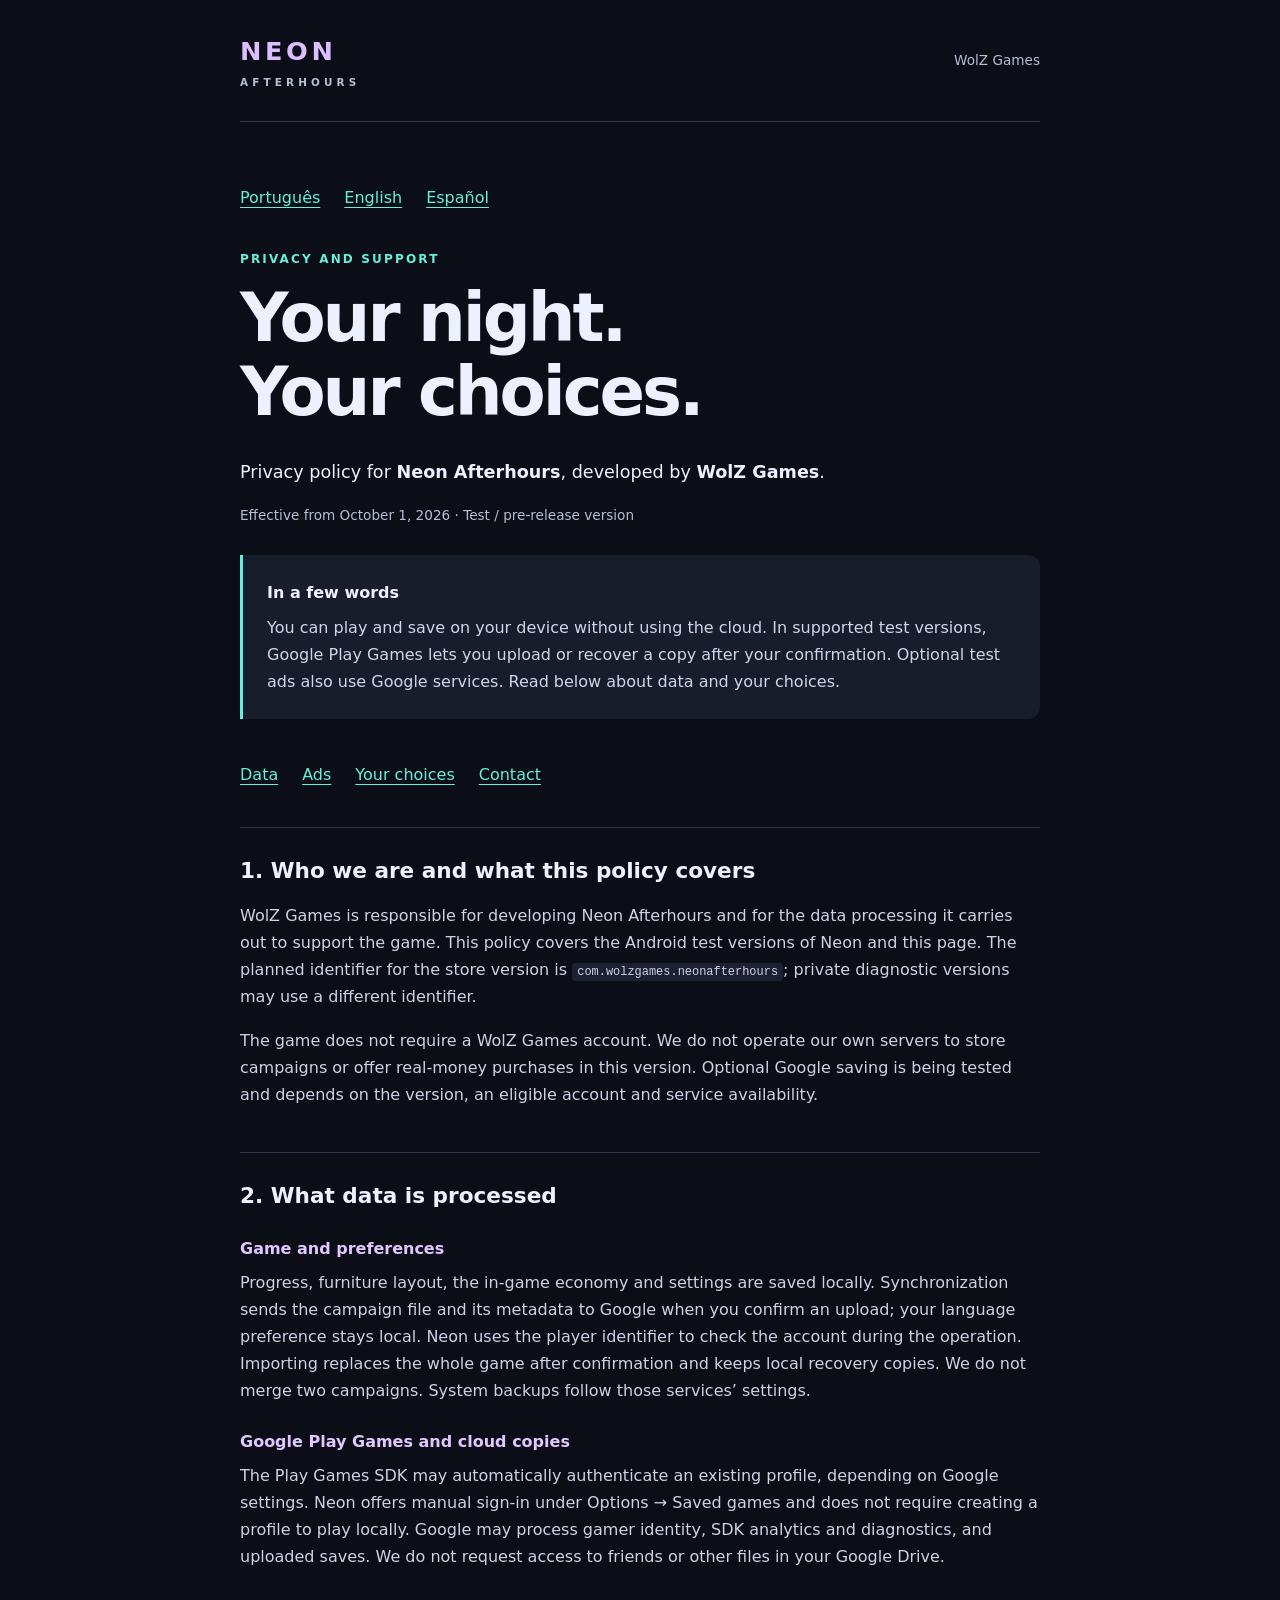
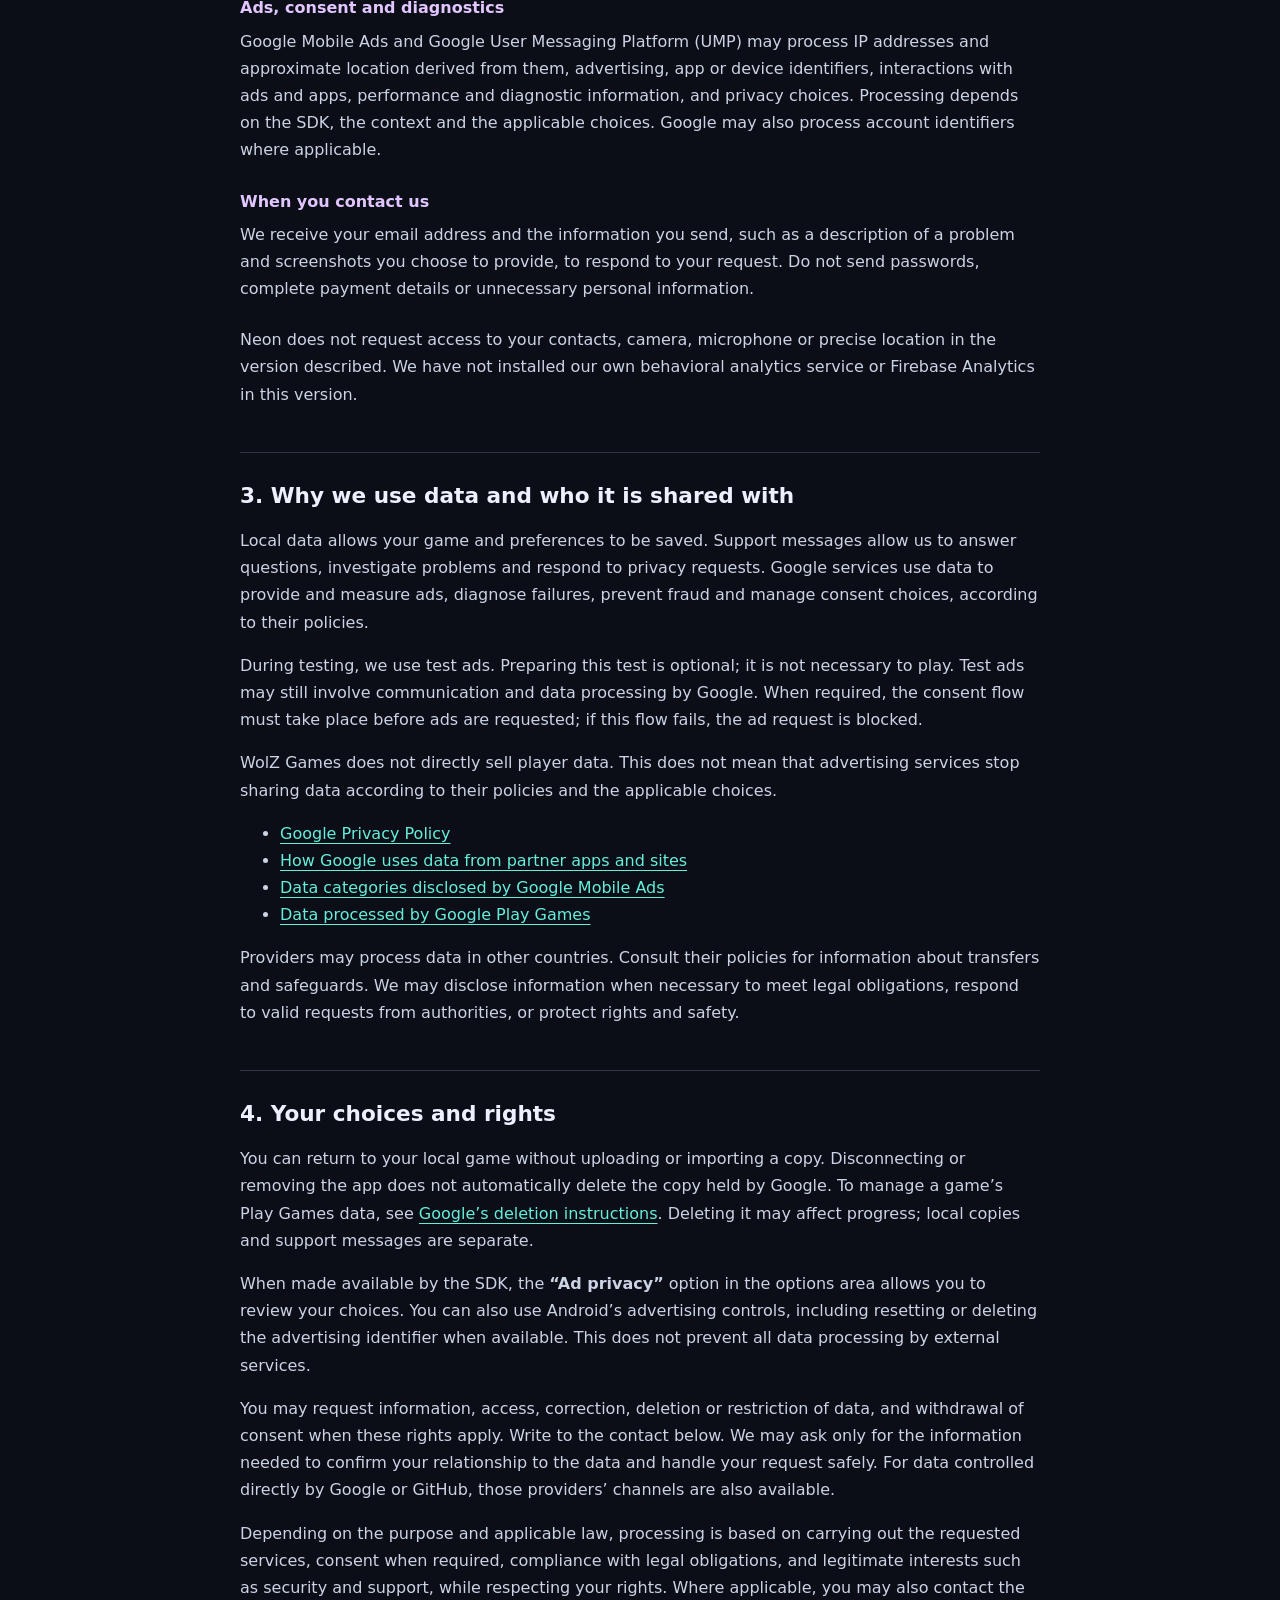
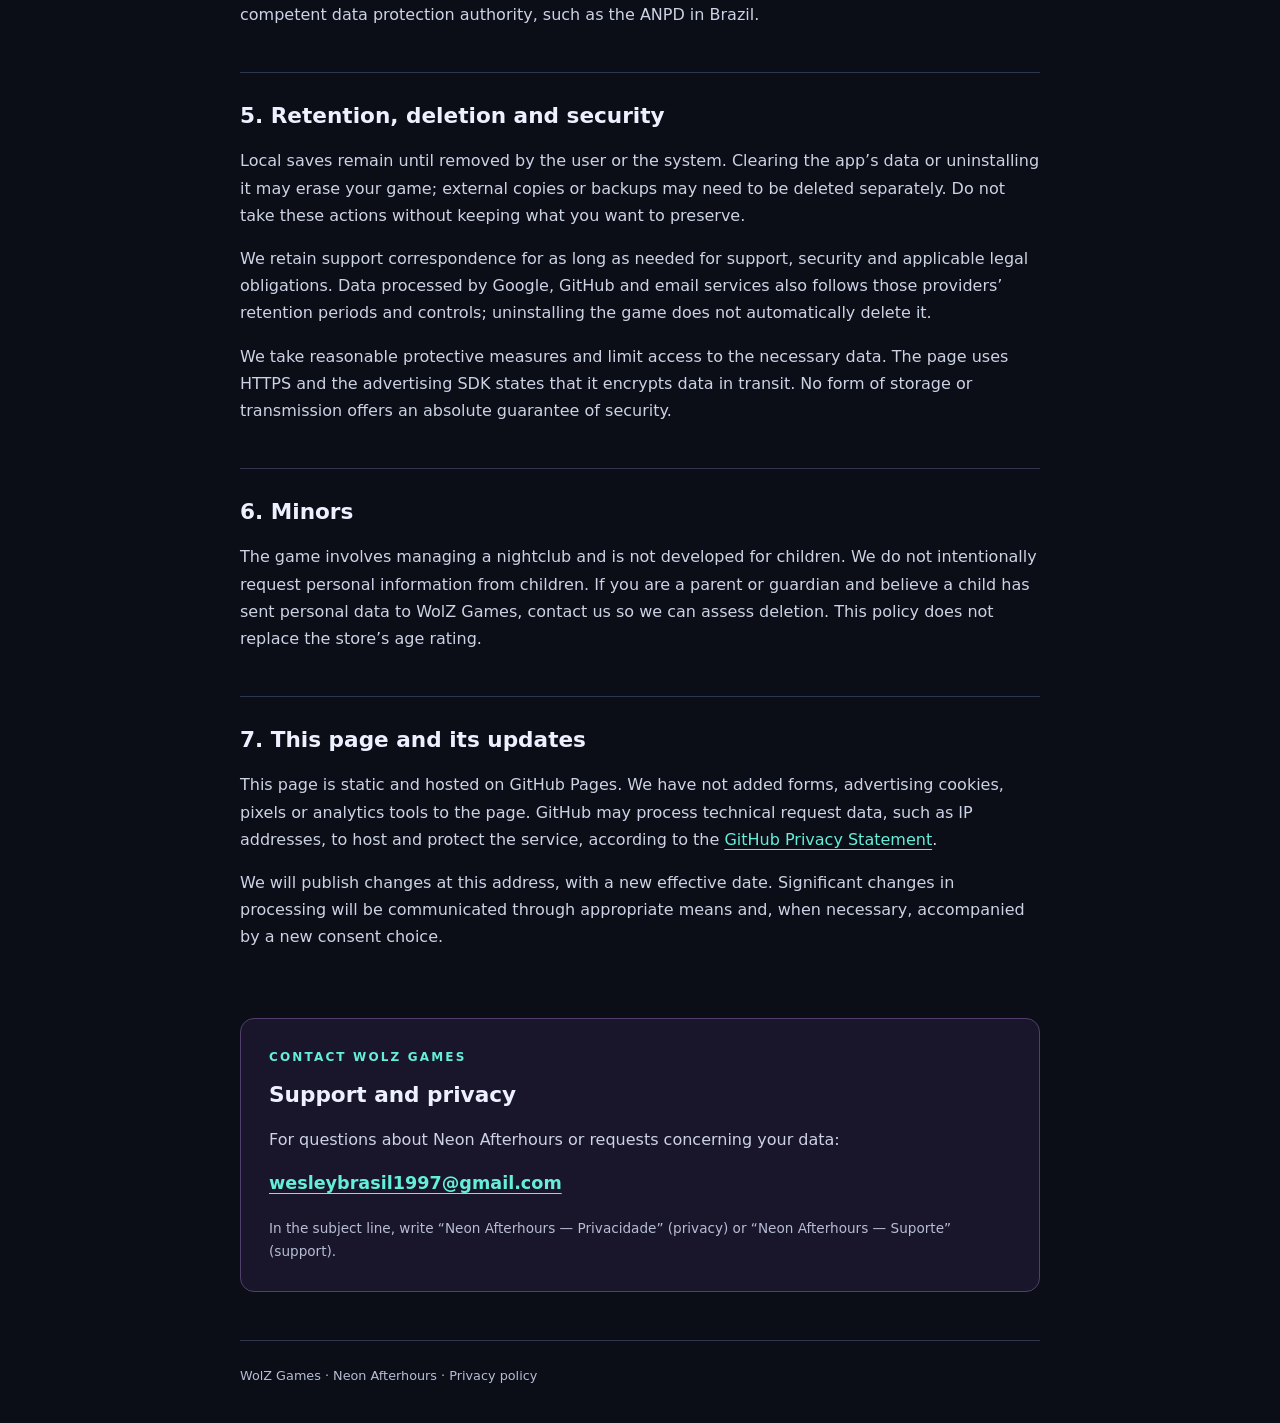
==== en.html @ f3d4d157 "Publish three-language privacy notice for optional Google Saved Games" ====
<!doctype html>
<html lang="en">
<head>
  <meta charset="utf-8">
  <meta name="viewport" content="width=device-width,initial-scale=1">
  <meta name="description" content="Privacy policy for Neon Afterhours by WolZ Games. Data, ads, your choices and contact.">
  <meta name="color-scheme" content="dark light">
  <title>Privacy · Neon Afterhours · WolZ Games</title>
  <link rel="canonical" href="https://wesley-dev1.github.io/neonafterhours-privacy/en.html">
  <link rel="alternate" hreflang="pt-BR" href="https://wesley-dev1.github.io/neonafterhours-privacy/">
  <link rel="alternate" hreflang="en" href="https://wesley-dev1.github.io/neonafterhours-privacy/en.html">
  <link rel="alternate" hreflang="es" href="https://wesley-dev1.github.io/neonafterhours-privacy/es.html">
  <link rel="alternate" hreflang="x-default" href="https://wesley-dev1.github.io/neonafterhours-privacy/">
  <link rel="stylesheet" href="style.css">
</head>
<body>
<a class="skip" href="#policy">Skip to the policy</a>
<header><a class="brand" href="./">NEON <span>AFTERHOURS</span></a><span class="studio">WolZ Games</span></header>
<main id="policy">
  <nav aria-label="Language" class="languages"><a href="./" lang="pt-BR" hreflang="pt-BR">Português</a><a href="en.html" lang="en" hreflang="en" aria-current="page">English</a><a href="es.html" lang="es" hreflang="es">Español</a></nav>
  <p class="eyebrow">PRIVACY AND SUPPORT</p>
  <h1>Your night.<br>Your choices.</h1>
  <p class="intro">Privacy policy for <strong>Neon Afterhours</strong>, developed by <strong>WolZ Games</strong>.</p>
  <p class="updated">Effective from October 1, 2026 · Test / pre-release version</p>
  <aside class="summary"><strong>In a few words</strong><p>You can play and save on your device without using the cloud. In supported test versions, Google Play Games lets you upload or recover a copy after your confirmation. Optional test ads also use Google services. Read below about data and your choices.</p></aside>
  <nav aria-label="Contents"><a href="#data">Data</a><a href="#ads">Ads</a><a href="#choices">Your choices</a><a href="#contact">Contact</a></nav>
  <section><h2>1. Who we are and what this policy covers</h2><p>WolZ Games is responsible for developing Neon Afterhours and for the data processing it carries out to support the game. This policy covers the Android test versions of Neon and this page. The planned identifier for the store version is <code>com.wolzgames.neonafterhours</code>; private diagnostic versions may use a different identifier.</p><p>The game does not require a WolZ Games account. We do not operate our own servers to store campaigns or offer real-money purchases in this version. Optional Google saving is being tested and depends on the version, an eligible account and service availability.</p></section>
  <section id="data"><h2>2. What data is processed</h2><div class="item"><h3>Game and preferences</h3><p>Progress, furniture layout, the in-game economy and settings are saved locally. Synchronization sends the campaign file and its metadata to Google when you confirm an upload; your language preference stays local. Neon uses the player identifier to check the account during the operation. Importing replaces the whole game after confirmation and keeps local recovery copies. We do not merge two campaigns. System backups follow those services’ settings.</p></div><div class="item"><h3>Google Play Games and cloud copies</h3><p>The Play Games SDK may automatically authenticate an existing profile, depending on Google settings. Neon offers manual sign-in under Options → Saved games and does not require creating a profile to play locally. Google may process gamer identity, SDK analytics and diagnostics, and uploaded saves. We do not request access to friends or other files in your Google Drive.</p></div><div class="item"><h3>Ads, consent and diagnostics</h3><p>Google Mobile Ads and Google User Messaging Platform (UMP) may process IP addresses and approximate location derived from them, advertising, app or device identifiers, interactions with ads and apps, performance and diagnostic information, and privacy choices. Processing depends on the SDK, the context and the applicable choices. Google may also process account identifiers where applicable.</p></div><div class="item"><h3>When you contact us</h3><p>We receive your email address and the information you send, such as a description of a problem and screenshots you choose to provide, to respond to your request. Do not send passwords, complete payment details or unnecessary personal information.</p></div><p>Neon does not request access to your contacts, camera, microphone or precise location in the version described. We have not installed our own behavioral analytics service or Firebase Analytics in this version.</p></section>
  <section id="ads"><h2>3. Why we use data and who it is shared with</h2><p>Local data allows your game and preferences to be saved. Support messages allow us to answer questions, investigate problems and respond to privacy requests. Google services use data to provide and measure ads, diagnose failures, prevent fraud and manage consent choices, according to their policies.</p><p>During testing, we use test ads. Preparing this test is optional; it is not necessary to play. Test ads may still involve communication and data processing by Google. When required, the consent flow must take place before ads are requested; if this flow fails, the ad request is blocked.</p><p>WolZ Games does not directly sell player data. This does not mean that advertising services stop sharing data according to their policies and the applicable choices.</p><ul><li><a href="https://policies.google.com/privacy">Google Privacy Policy</a></li><li><a href="https://policies.google.com/technologies/partner-sites">How Google uses data from partner apps and sites</a></li><li><a href="https://developers.google.com/admob/android/privacy/play-data-disclosure">Data categories disclosed by Google Mobile Ads</a></li><li><a href="https://developer.android.com/games/pgs/data-collection">Data processed by Google Play Games</a></li></ul><p>Providers may process data in other countries. Consult their policies for information about transfers and safeguards. We may disclose information when necessary to meet legal obligations, respond to valid requests from authorities, or protect rights and safety.</p></section>
  <section id="choices"><h2>4. Your choices and rights</h2><p>You can return to your local game without uploading or importing a copy. Disconnecting or removing the app does not automatically delete the copy held by Google. To manage a game’s Play Games data, see <a href="https://support.google.com/googleplay/answer/9130646">Google’s deletion instructions</a>. Deleting it may affect progress; local copies and support messages are separate.</p><p>When made available by the SDK, the <strong>“Ad privacy”</strong> option in the options area allows you to review your choices. You can also use Android’s advertising controls, including resetting or deleting the advertising identifier when available. This does not prevent all data processing by external services.</p><p>You may request information, access, correction, deletion or restriction of data, and withdrawal of consent when these rights apply. Write to the contact below. We may ask only for the information needed to confirm your relationship to the data and handle your request safely. For data controlled directly by Google or GitHub, those providers’ channels are also available.</p><p>Depending on the purpose and applicable law, processing is based on carrying out the requested services, consent when required, compliance with legal obligations, and legitimate interests such as security and support, while respecting your rights. Where applicable, you may also contact the competent data protection authority, such as the ANPD in Brazil.</p></section>
  <section><h2>5. Retention, deletion and security</h2><p>Local saves remain until removed by the user or the system. Clearing the app’s data or uninstalling it may erase your game; external copies or backups may need to be deleted separately. Do not take these actions without keeping what you want to preserve.</p><p>We retain support correspondence for as long as needed for support, security and applicable legal obligations. Data processed by Google, GitHub and email services also follows those providers’ retention periods and controls; uninstalling the game does not automatically delete it.</p><p>We take reasonable protective measures and limit access to the necessary data. The page uses HTTPS and the advertising SDK states that it encrypts data in transit. No form of storage or transmission offers an absolute guarantee of security.</p></section>
  <section><h2>6. Minors</h2><p>The game involves managing a nightclub and is not developed for children. We do not intentionally request personal information from children. If you are a parent or guardian and believe a child has sent personal data to WolZ Games, contact us so we can assess deletion. This policy does not replace the store’s age rating.</p></section>
  <section><h2>7. This page and its updates</h2><p>This page is static and hosted on GitHub Pages. We have not added forms, advertising cookies, pixels or analytics tools to the page. GitHub may process technical request data, such as IP addresses, to host and protect the service, according to the <a href="https://docs.github.com/en/site-policy/privacy-policies/github-general-privacy-statement">GitHub Privacy Statement</a>.</p><p>We will publish changes at this address, with a new effective date. Significant changes in processing will be communicated through appropriate means and, when necessary, accompanied by a new consent choice.</p></section>
  <section id="contact" class="contact"><p class="eyebrow">CONTACT WOLZ GAMES</p><h2>Support and privacy</h2><p>For questions about Neon Afterhours or requests concerning your data:</p><a class="email" href="mailto:wesleybrasil1997@gmail.com">wesleybrasil1997@gmail.com</a><p class="hint">In the subject line, write “Neon Afterhours — Privacidade” (privacy) or “Neon Afterhours — Suporte” (support).</p></section>
</main>
<footer>WolZ Games · Neon Afterhours · Privacy policy</footer>
</body>
</html>
---- style.css ----
:root{font-family:system-ui,-apple-system,BlinkMacSystemFont,"Segoe UI",sans-serif;color:#edf0ff;background:#0b0d17;line-height:1.7;color-scheme:dark;--muted:#b6bed5;--accent:#65efdb;--edge:#30354e}*{box-sizing:border-box}body{margin:0}header,main,footer{width:min(100% - 40px,800px);margin-inline:auto}header{display:flex;justify-content:space-between;align-items:center;padding:30px 0;border-bottom:1px solid var(--edge);gap:20px}.brand{font-size:1.6rem;font-weight:800;letter-spacing:.14em;color:#ddbcff;text-decoration:none}.brand span{display:block;font-size:.65rem;letter-spacing:.4em;color:var(--muted)}.studio{font-size:.85rem;color:var(--muted)}main{padding:48px 0 24px}.eyebrow{font-size:.75rem;font-weight:700;letter-spacing:.18em;color:var(--accent);margin-bottom:12px}h1{font-size:clamp(2.6rem,7vw,4.2rem);line-height:1.1;letter-spacing:-.045em;margin:0 0 28px;font-weight:750}h2{font-size:1.35rem;line-height:1.4;margin:0 0 16px}h3{font-size:1rem;margin:0 0 6px;color:#e1c6ff}p{margin:0 0 16px}.intro{font-size:1.1rem}.updated,.hint{font-size:.85rem;color:var(--muted)}.summary{padding:24px;border-left:3px solid var(--accent);border-radius:0 12px 12px 0;background:#171d2b;margin:28px 0}.summary p{margin:8px 0 0;color:#cdd7e9}nav{display:flex;gap:12px 24px;flex-wrap:wrap;padding:8px 0 32px}nav a{padding:6px 0}section{padding:28px 0;border-top:1px solid var(--edge);scroll-margin-top:24px}section p,li{color:#ccd3e5}.item{margin:24px 0}a{color:var(--accent);text-underline-offset:4px}a:hover{color:white}a:focus-visible{outline:3px solid #edba66;outline-offset:5px;border-radius:2px}code{overflow-wrap:anywhere;font-size:.92em;background:#1c2132;padding:2px 5px;border-radius:4px}.contact{background:#19152a;border:1px solid #50406b;border-radius:14px;padding:28px;margin:24px 0}.contact .email{font-size:1.1rem;font-weight:650;overflow-wrap:anywhere;display:inline-block;margin-bottom:18px}.contact .hint{margin:0}footer{font-size:.8rem;color:var(--muted);padding:24px 0 36px;border-top:1px solid var(--edge)}.skip{position:absolute;top:-100px;left:12px;background:#10182a;padding:12px;z-index:10}.skip:focus{top:12px}@media(max-width:480px){header,main,footer{width:calc(100% - 32px)}header{padding:22px 0}main{padding-top:34px}.summary,.contact{padding:20px}nav{gap:6px 20px}h2{font-size:1.2rem}}@media print{:root{color:#111;background:white;color-scheme:light}section p,li,.updated,.hint,.studio,footer{color:#333}.summary,.contact{background:white;color:#111}a{color:#07594e}h1{font-size:2.5rem}header,main,footer{width:100%}nav,.skip{display:none}}
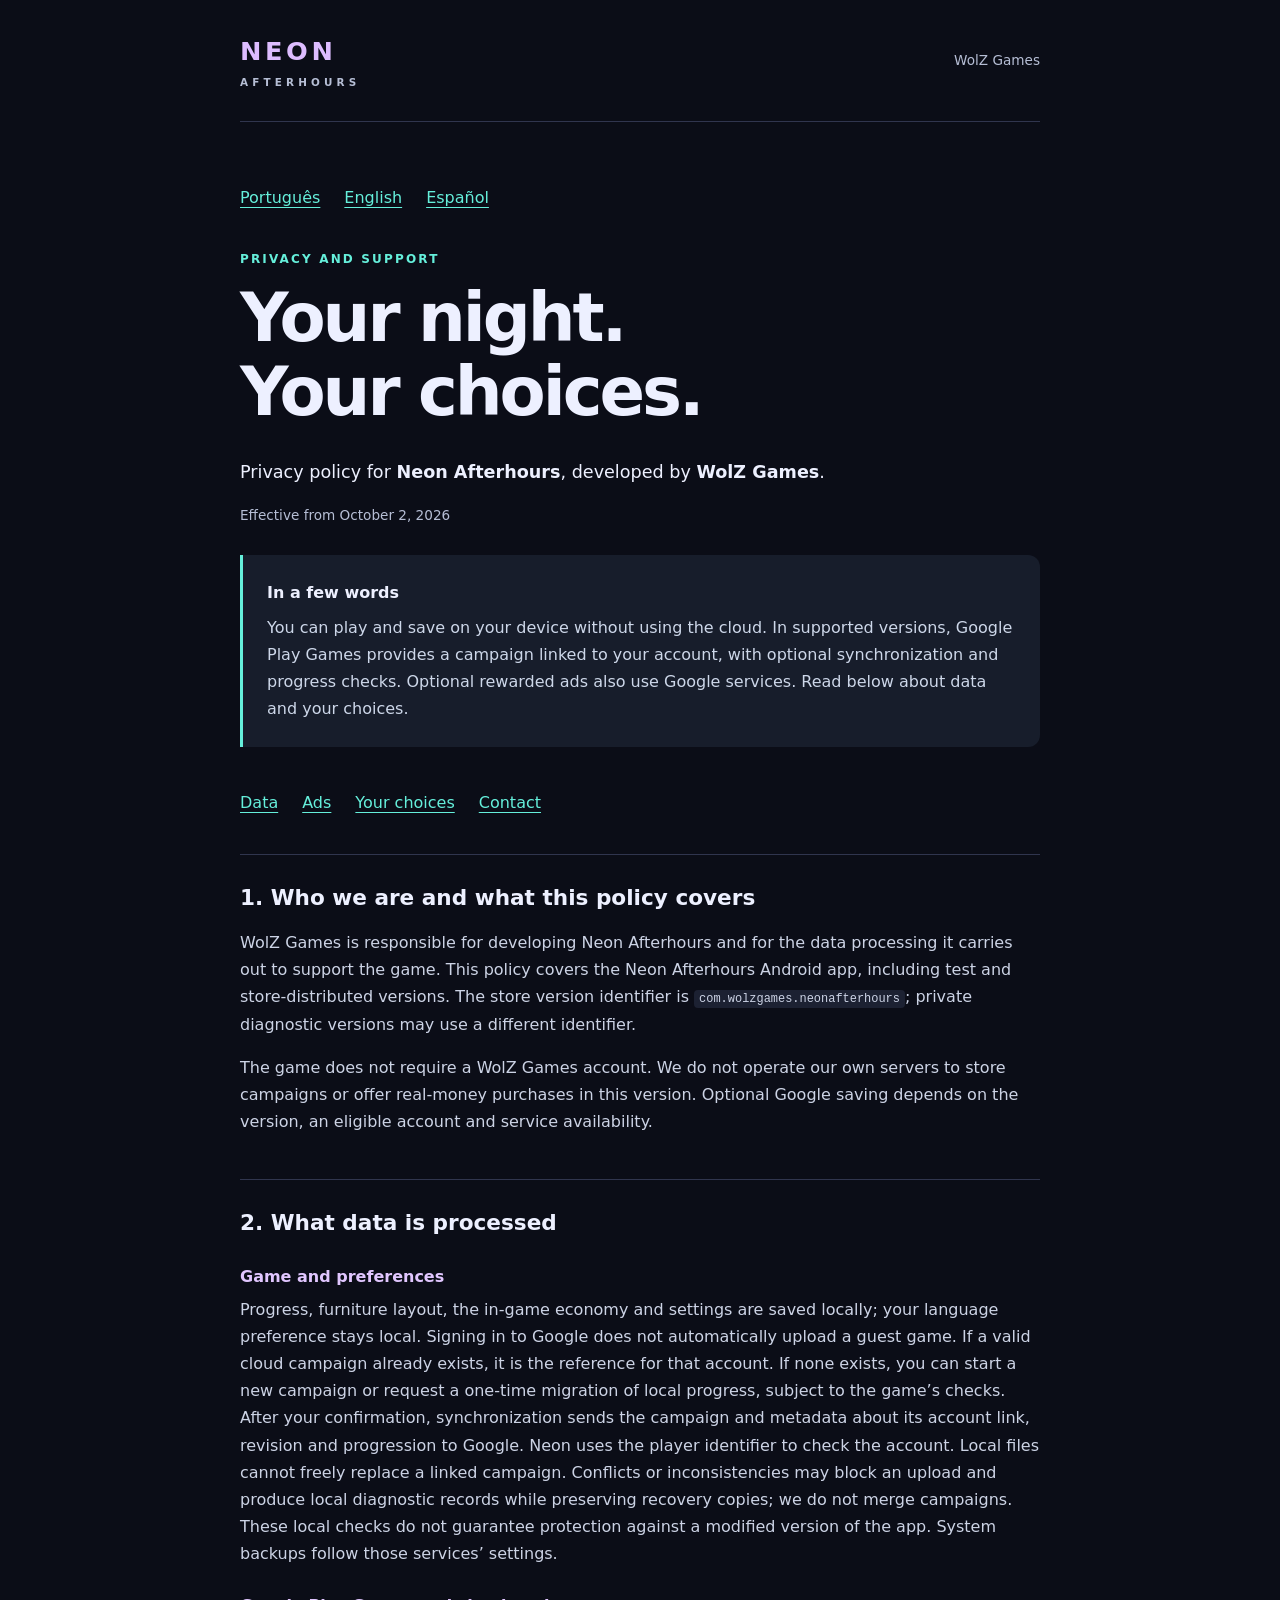
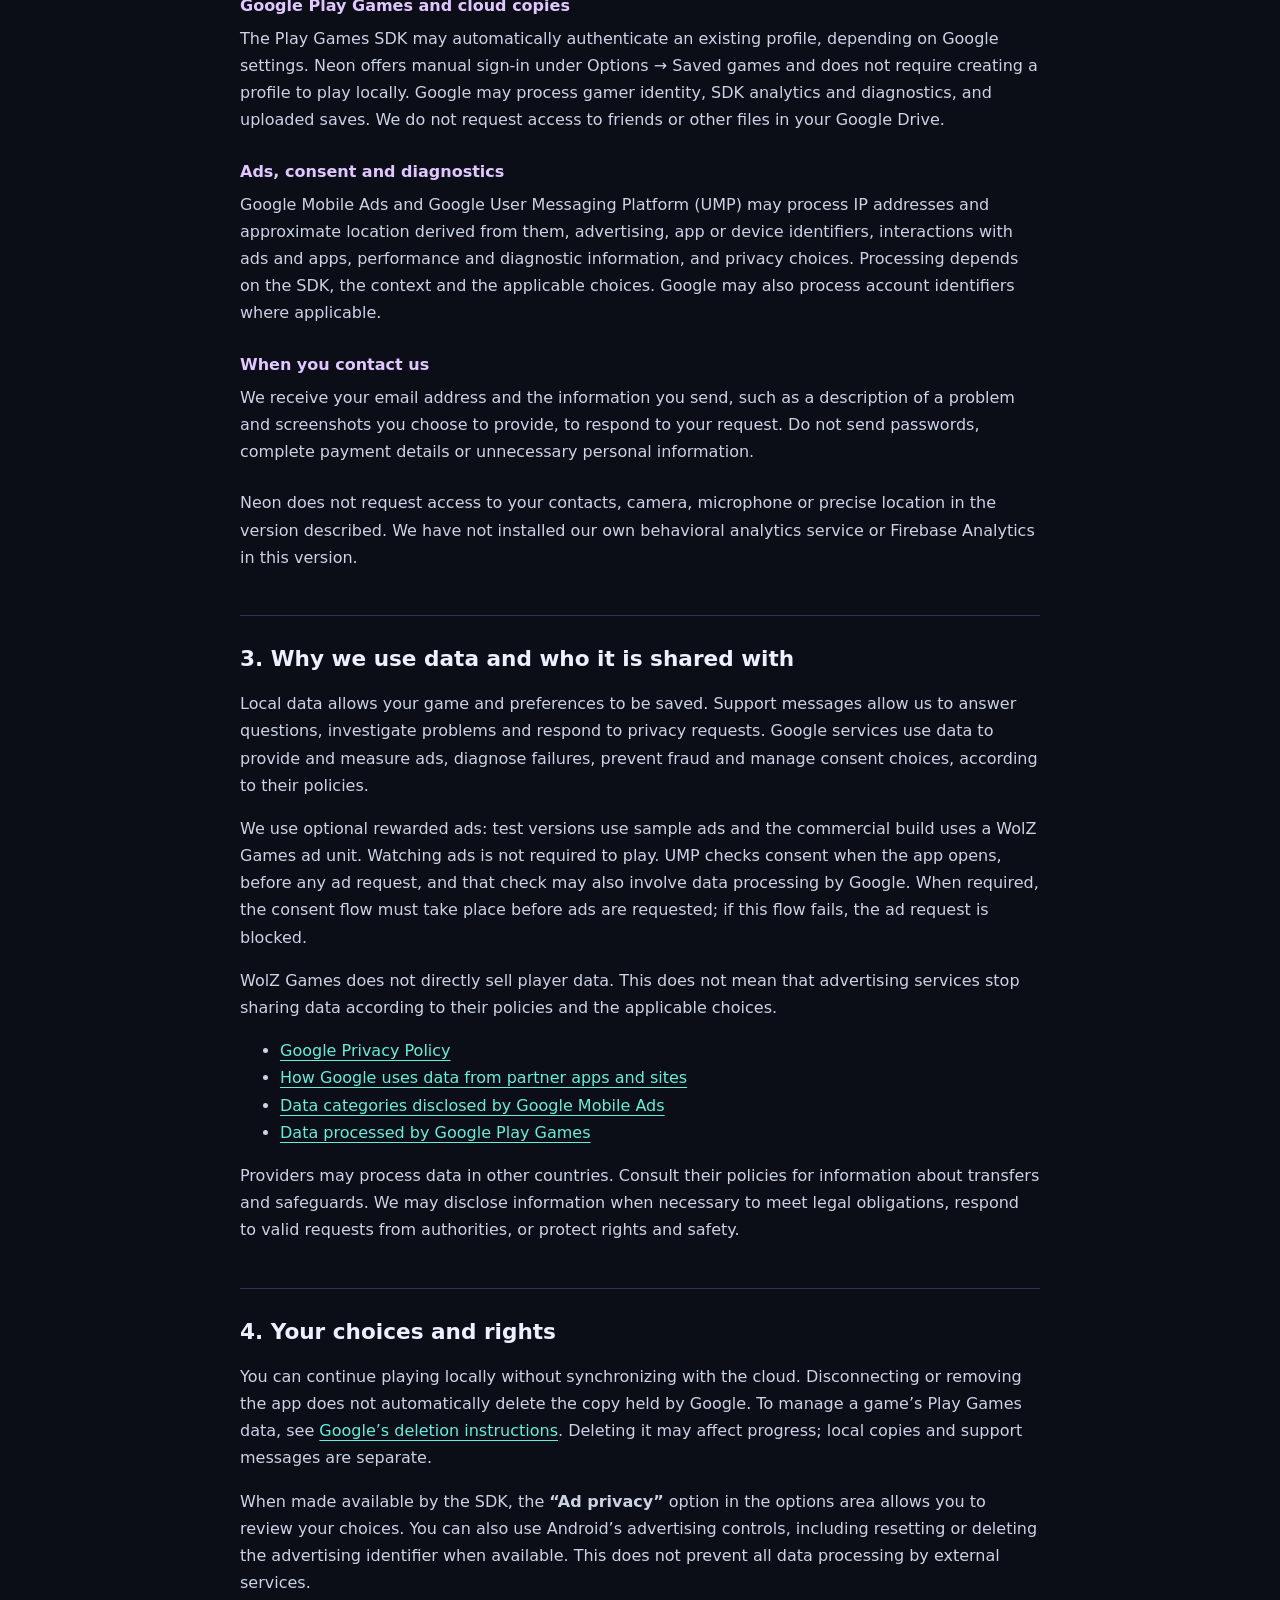
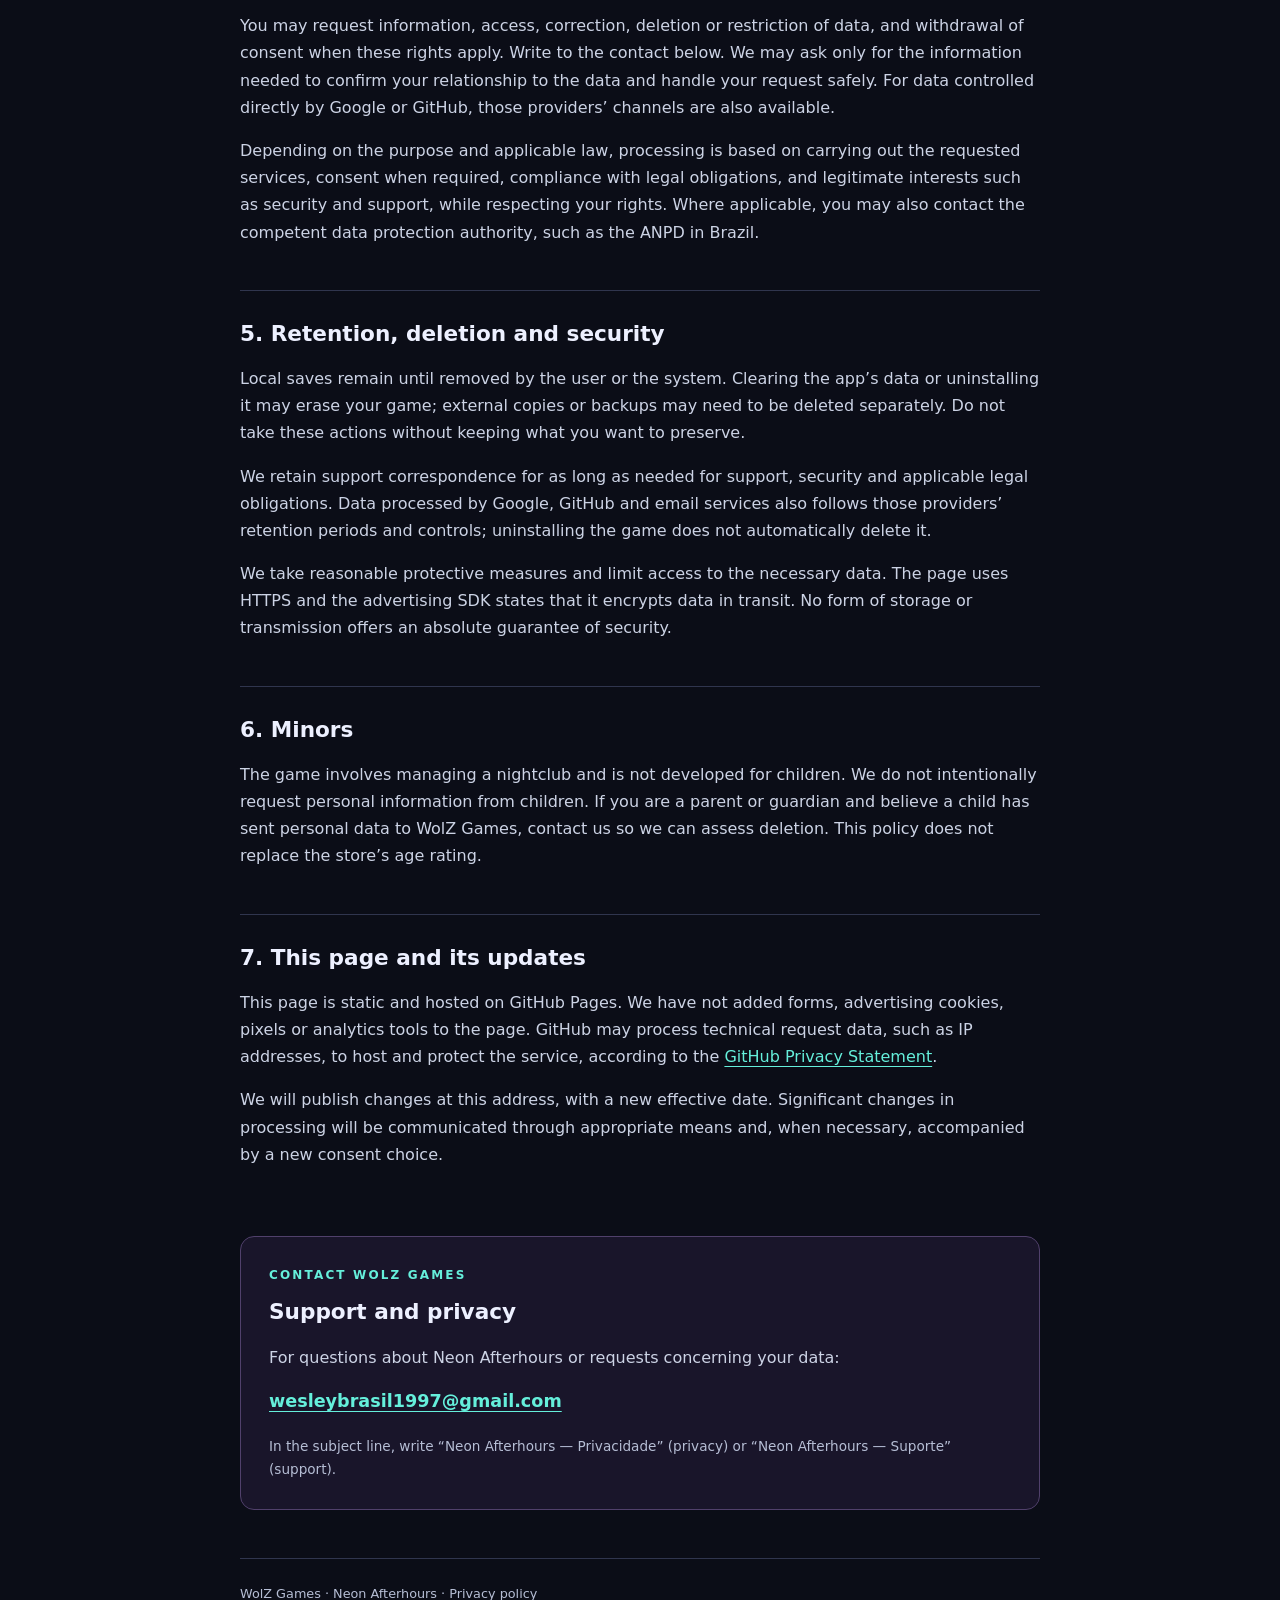
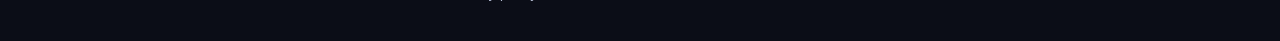
==== commit dbda8ec8: "Update privacy notice for canonical cloud saves and optional ads" ====
--- a/en.html
+++ b/en.html
@@ -21,13 +21,13 @@
   <p class="eyebrow">PRIVACY AND SUPPORT</p>
   <h1>Your night.<br>Your choices.</h1>
   <p class="intro">Privacy policy for <strong>Neon Afterhours</strong>, developed by <strong>WolZ Games</strong>.</p>
-  <p class="updated">Effective from October 1, 2026 · Test / pre-release version</p>
-  <aside class="summary"><strong>In a few words</strong><p>You can play and save on your device without using the cloud. In supported test versions, Google Play Games lets you upload or recover a copy after your confirmation. Optional test ads also use Google services. Read below about data and your choices.</p></aside>
+  <p class="updated">Effective from October 2, 2026</p>
+  <aside class="summary"><strong>In a few words</strong><p>You can play and save on your device without using the cloud. In supported versions, Google Play Games provides a campaign linked to your account, with optional synchronization and progress checks. Optional rewarded ads also use Google services. Read below about data and your choices.</p></aside>
   <nav aria-label="Contents"><a href="#data">Data</a><a href="#ads">Ads</a><a href="#choices">Your choices</a><a href="#contact">Contact</a></nav>
-  <section><h2>1. Who we are and what this policy covers</h2><p>WolZ Games is responsible for developing Neon Afterhours and for the data processing it carries out to support the game. This policy covers the Android test versions of Neon and this page. The planned identifier for the store version is <code>com.wolzgames.neonafterhours</code>; private diagnostic versions may use a different identifier.</p><p>The game does not require a WolZ Games account. We do not operate our own servers to store campaigns or offer real-money purchases in this version. Optional Google saving is being tested and depends on the version, an eligible account and service availability.</p></section>
-  <section id="data"><h2>2. What data is processed</h2><div class="item"><h3>Game and preferences</h3><p>Progress, furniture layout, the in-game economy and settings are saved locally. Synchronization sends the campaign file and its metadata to Google when you confirm an upload; your language preference stays local. Neon uses the player identifier to check the account during the operation. Importing replaces the whole game after confirmation and keeps local recovery copies. We do not merge two campaigns. System backups follow those services’ settings.</p></div><div class="item"><h3>Google Play Games and cloud copies</h3><p>The Play Games SDK may automatically authenticate an existing profile, depending on Google settings. Neon offers manual sign-in under Options → Saved games and does not require creating a profile to play locally. Google may process gamer identity, SDK analytics and diagnostics, and uploaded saves. We do not request access to friends or other files in your Google Drive.</p></div><div class="item"><h3>Ads, consent and diagnostics</h3><p>Google Mobile Ads and Google User Messaging Platform (UMP) may process IP addresses and approximate location derived from them, advertising, app or device identifiers, interactions with ads and apps, performance and diagnostic information, and privacy choices. Processing depends on the SDK, the context and the applicable choices. Google may also process account identifiers where applicable.</p></div><div class="item"><h3>When you contact us</h3><p>We receive your email address and the information you send, such as a description of a problem and screenshots you choose to provide, to respond to your request. Do not send passwords, complete payment details or unnecessary personal information.</p></div><p>Neon does not request access to your contacts, camera, microphone or precise location in the version described. We have not installed our own behavioral analytics service or Firebase Analytics in this version.</p></section>
-  <section id="ads"><h2>3. Why we use data and who it is shared with</h2><p>Local data allows your game and preferences to be saved. Support messages allow us to answer questions, investigate problems and respond to privacy requests. Google services use data to provide and measure ads, diagnose failures, prevent fraud and manage consent choices, according to their policies.</p><p>During testing, we use test ads. Preparing this test is optional; it is not necessary to play. Test ads may still involve communication and data processing by Google. When required, the consent flow must take place before ads are requested; if this flow fails, the ad request is blocked.</p><p>WolZ Games does not directly sell player data. This does not mean that advertising services stop sharing data according to their policies and the applicable choices.</p><ul><li><a href="https://policies.google.com/privacy">Google Privacy Policy</a></li><li><a href="https://policies.google.com/technologies/partner-sites">How Google uses data from partner apps and sites</a></li><li><a href="https://developers.google.com/admob/android/privacy/play-data-disclosure">Data categories disclosed by Google Mobile Ads</a></li><li><a href="https://developer.android.com/games/pgs/data-collection">Data processed by Google Play Games</a></li></ul><p>Providers may process data in other countries. Consult their policies for information about transfers and safeguards. We may disclose information when necessary to meet legal obligations, respond to valid requests from authorities, or protect rights and safety.</p></section>
-  <section id="choices"><h2>4. Your choices and rights</h2><p>You can return to your local game without uploading or importing a copy. Disconnecting or removing the app does not automatically delete the copy held by Google. To manage a game’s Play Games data, see <a href="https://support.google.com/googleplay/answer/9130646">Google’s deletion instructions</a>. Deleting it may affect progress; local copies and support messages are separate.</p><p>When made available by the SDK, the <strong>“Ad privacy”</strong> option in the options area allows you to review your choices. You can also use Android’s advertising controls, including resetting or deleting the advertising identifier when available. This does not prevent all data processing by external services.</p><p>You may request information, access, correction, deletion or restriction of data, and withdrawal of consent when these rights apply. Write to the contact below. We may ask only for the information needed to confirm your relationship to the data and handle your request safely. For data controlled directly by Google or GitHub, those providers’ channels are also available.</p><p>Depending on the purpose and applicable law, processing is based on carrying out the requested services, consent when required, compliance with legal obligations, and legitimate interests such as security and support, while respecting your rights. Where applicable, you may also contact the competent data protection authority, such as the ANPD in Brazil.</p></section>
+  <section><h2>1. Who we are and what this policy covers</h2><p>WolZ Games is responsible for developing Neon Afterhours and for the data processing it carries out to support the game. This policy covers the Neon Afterhours Android app, including test and store-distributed versions. The store version identifier is <code>com.wolzgames.neonafterhours</code>; private diagnostic versions may use a different identifier.</p><p>The game does not require a WolZ Games account. We do not operate our own servers to store campaigns or offer real-money purchases in this version. Optional Google saving depends on the version, an eligible account and service availability.</p></section>
+  <section id="data"><h2>2. What data is processed</h2><div class="item"><h3>Game and preferences</h3><p>Progress, furniture layout, the in-game economy and settings are saved locally; your language preference stays local. Signing in to Google does not automatically upload a guest game. If a valid cloud campaign already exists, it is the reference for that account. If none exists, you can start a new campaign or request a one-time migration of local progress, subject to the game’s checks. After your confirmation, synchronization sends the campaign and metadata about its account link, revision and progression to Google. Neon uses the player identifier to check the account. Local files cannot freely replace a linked campaign. Conflicts or inconsistencies may block an upload and produce local diagnostic records while preserving recovery copies; we do not merge campaigns. These local checks do not guarantee protection against a modified version of the app. System backups follow those services’ settings.</p></div><div class="item"><h3>Google Play Games and cloud copies</h3><p>The Play Games SDK may automatically authenticate an existing profile, depending on Google settings. Neon offers manual sign-in under Options → Saved games and does not require creating a profile to play locally. Google may process gamer identity, SDK analytics and diagnostics, and uploaded saves. We do not request access to friends or other files in your Google Drive.</p></div><div class="item"><h3>Ads, consent and diagnostics</h3><p>Google Mobile Ads and Google User Messaging Platform (UMP) may process IP addresses and approximate location derived from them, advertising, app or device identifiers, interactions with ads and apps, performance and diagnostic information, and privacy choices. Processing depends on the SDK, the context and the applicable choices. Google may also process account identifiers where applicable.</p></div><div class="item"><h3>When you contact us</h3><p>We receive your email address and the information you send, such as a description of a problem and screenshots you choose to provide, to respond to your request. Do not send passwords, complete payment details or unnecessary personal information.</p></div><p>Neon does not request access to your contacts, camera, microphone or precise location in the version described. We have not installed our own behavioral analytics service or Firebase Analytics in this version.</p></section>
+  <section id="ads"><h2>3. Why we use data and who it is shared with</h2><p>Local data allows your game and preferences to be saved. Support messages allow us to answer questions, investigate problems and respond to privacy requests. Google services use data to provide and measure ads, diagnose failures, prevent fraud and manage consent choices, according to their policies.</p><p>We use optional rewarded ads: test versions use sample ads and the commercial build uses a WolZ Games ad unit. Watching ads is not required to play. UMP checks consent when the app opens, before any ad request, and that check may also involve data processing by Google. When required, the consent flow must take place before ads are requested; if this flow fails, the ad request is blocked.</p><p>WolZ Games does not directly sell player data. This does not mean that advertising services stop sharing data according to their policies and the applicable choices.</p><ul><li><a href="https://policies.google.com/privacy">Google Privacy Policy</a></li><li><a href="https://policies.google.com/technologies/partner-sites">How Google uses data from partner apps and sites</a></li><li><a href="https://developers.google.com/admob/android/privacy/play-data-disclosure">Data categories disclosed by Google Mobile Ads</a></li><li><a href="https://developer.android.com/games/pgs/data-collection">Data processed by Google Play Games</a></li></ul><p>Providers may process data in other countries. Consult their policies for information about transfers and safeguards. We may disclose information when necessary to meet legal obligations, respond to valid requests from authorities, or protect rights and safety.</p></section>
+  <section id="choices"><h2>4. Your choices and rights</h2><p>You can continue playing locally without synchronizing with the cloud. Disconnecting or removing the app does not automatically delete the copy held by Google. To manage a game’s Play Games data, see <a href="https://support.google.com/googleplay/answer/9130646">Google’s deletion instructions</a>. Deleting it may affect progress; local copies and support messages are separate.</p><p>When made available by the SDK, the <strong>“Ad privacy”</strong> option in the options area allows you to review your choices. You can also use Android’s advertising controls, including resetting or deleting the advertising identifier when available. This does not prevent all data processing by external services.</p><p>You may request information, access, correction, deletion or restriction of data, and withdrawal of consent when these rights apply. Write to the contact below. We may ask only for the information needed to confirm your relationship to the data and handle your request safely. For data controlled directly by Google or GitHub, those providers’ channels are also available.</p><p>Depending on the purpose and applicable law, processing is based on carrying out the requested services, consent when required, compliance with legal obligations, and legitimate interests such as security and support, while respecting your rights. Where applicable, you may also contact the competent data protection authority, such as the ANPD in Brazil.</p></section>
   <section><h2>5. Retention, deletion and security</h2><p>Local saves remain until removed by the user or the system. Clearing the app’s data or uninstalling it may erase your game; external copies or backups may need to be deleted separately. Do not take these actions without keeping what you want to preserve.</p><p>We retain support correspondence for as long as needed for support, security and applicable legal obligations. Data processed by Google, GitHub and email services also follows those providers’ retention periods and controls; uninstalling the game does not automatically delete it.</p><p>We take reasonable protective measures and limit access to the necessary data. The page uses HTTPS and the advertising SDK states that it encrypts data in transit. No form of storage or transmission offers an absolute guarantee of security.</p></section>
   <section><h2>6. Minors</h2><p>The game involves managing a nightclub and is not developed for children. We do not intentionally request personal information from children. If you are a parent or guardian and believe a child has sent personal data to WolZ Games, contact us so we can assess deletion. This policy does not replace the store’s age rating.</p></section>
   <section><h2>7. This page and its updates</h2><p>This page is static and hosted on GitHub Pages. We have not added forms, advertising cookies, pixels or analytics tools to the page. GitHub may process technical request data, such as IP addresses, to host and protect the service, according to the <a href="https://docs.github.com/en/site-policy/privacy-policies/github-general-privacy-statement">GitHub Privacy Statement</a>.</p><p>We will publish changes at this address, with a new effective date. Significant changes in processing will be communicated through appropriate means and, when necessary, accompanied by a new consent choice.</p></section>
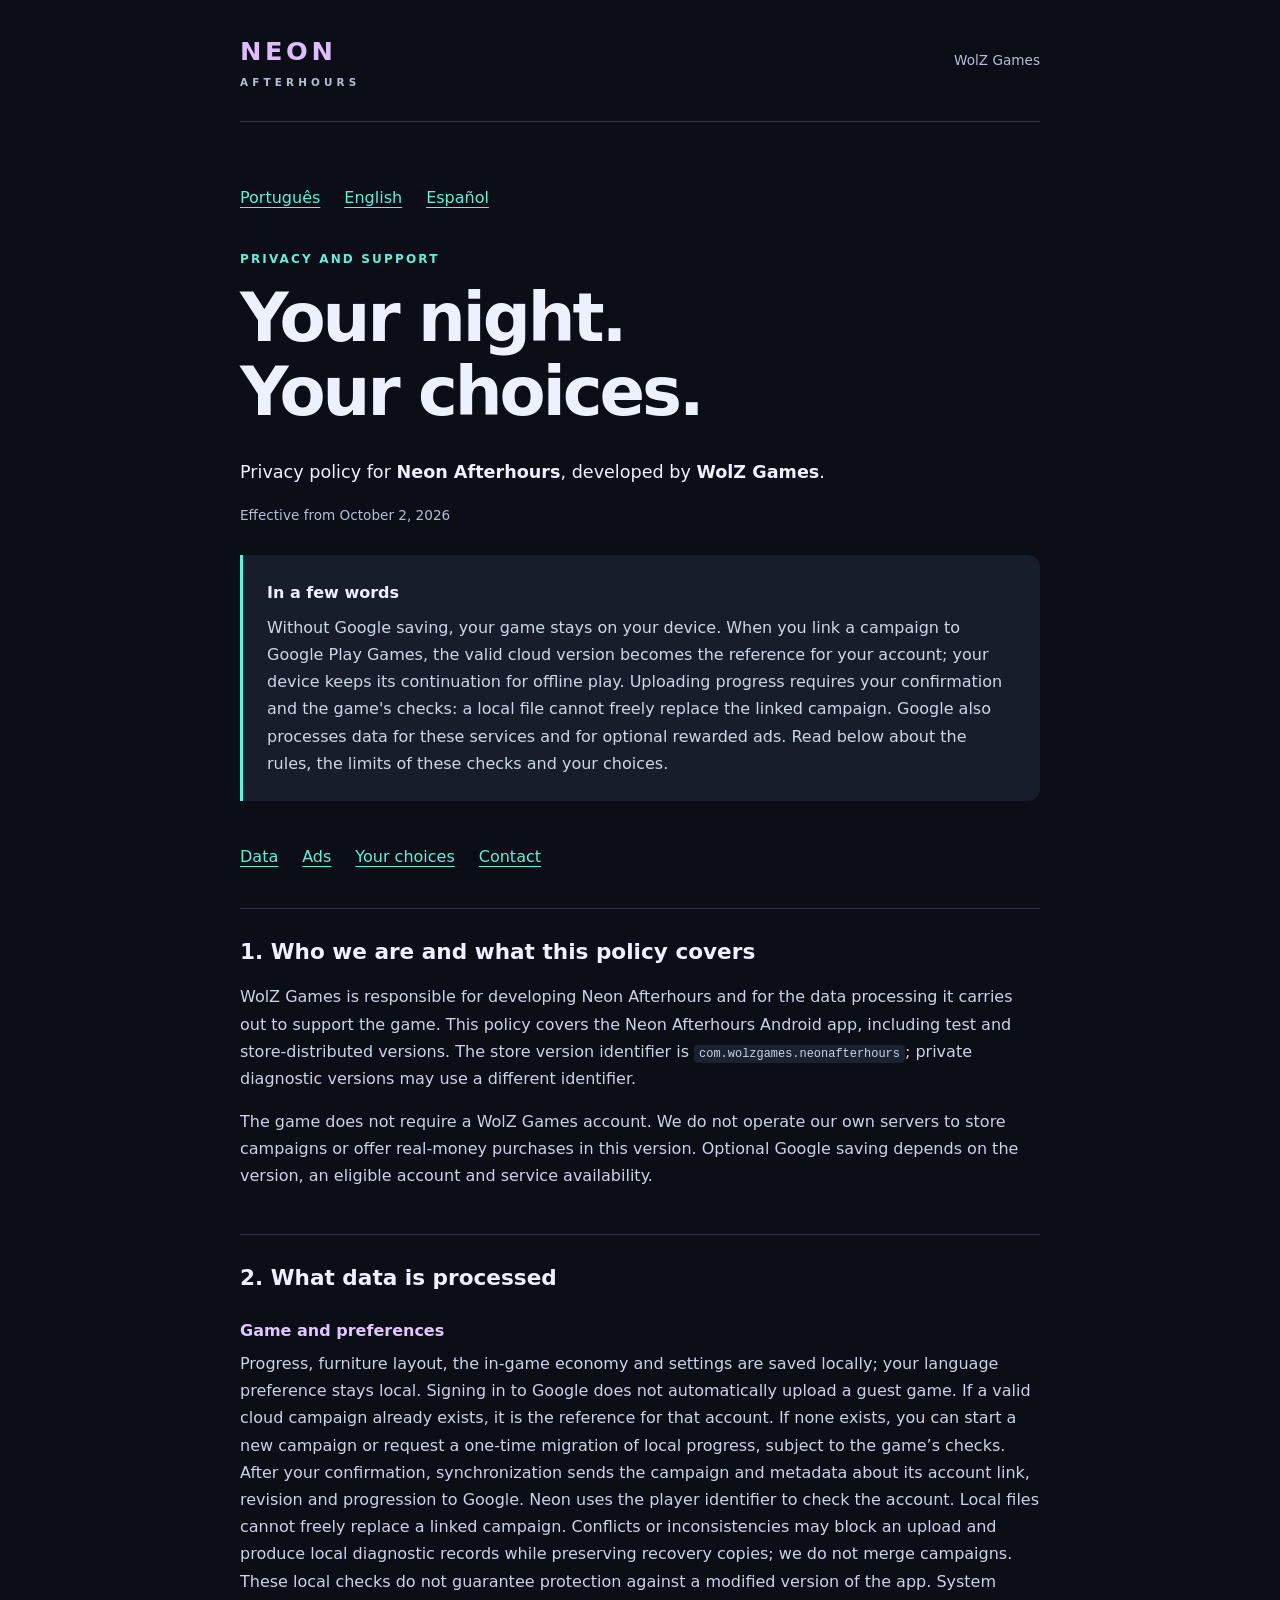
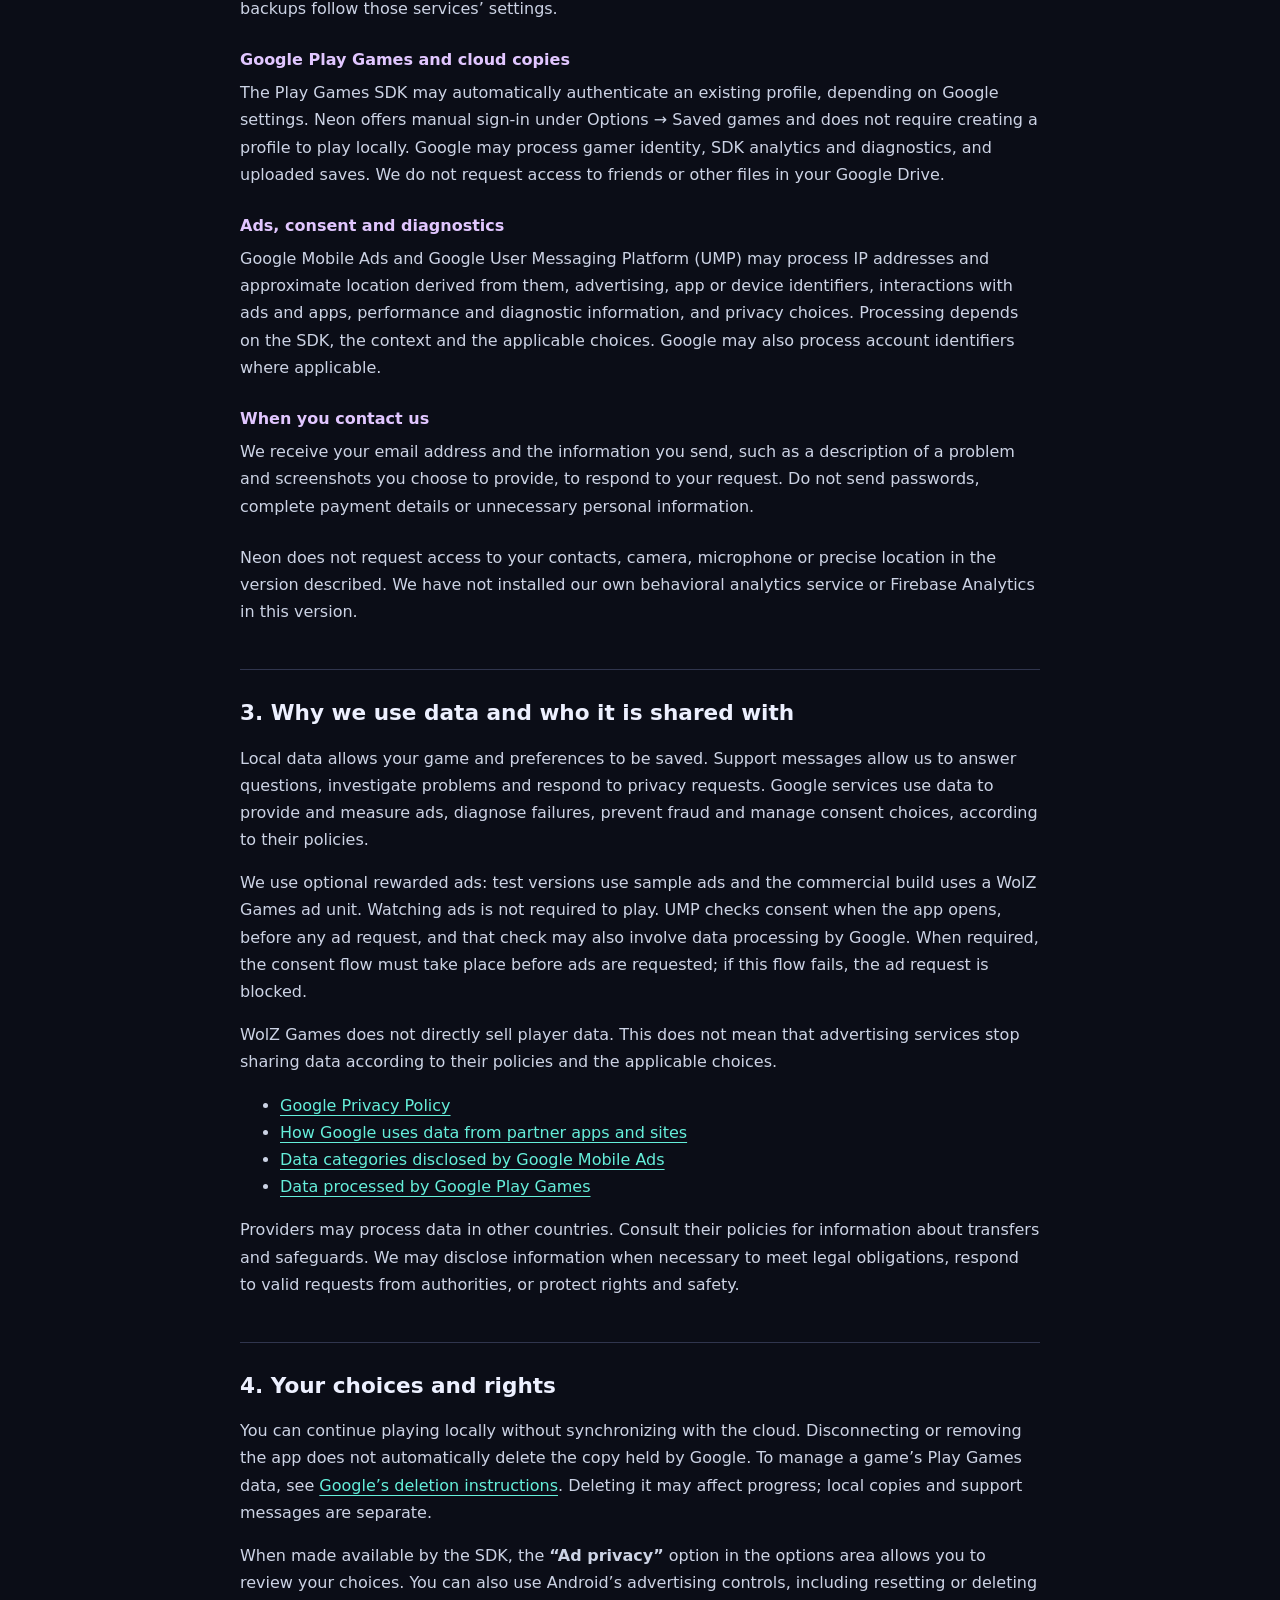
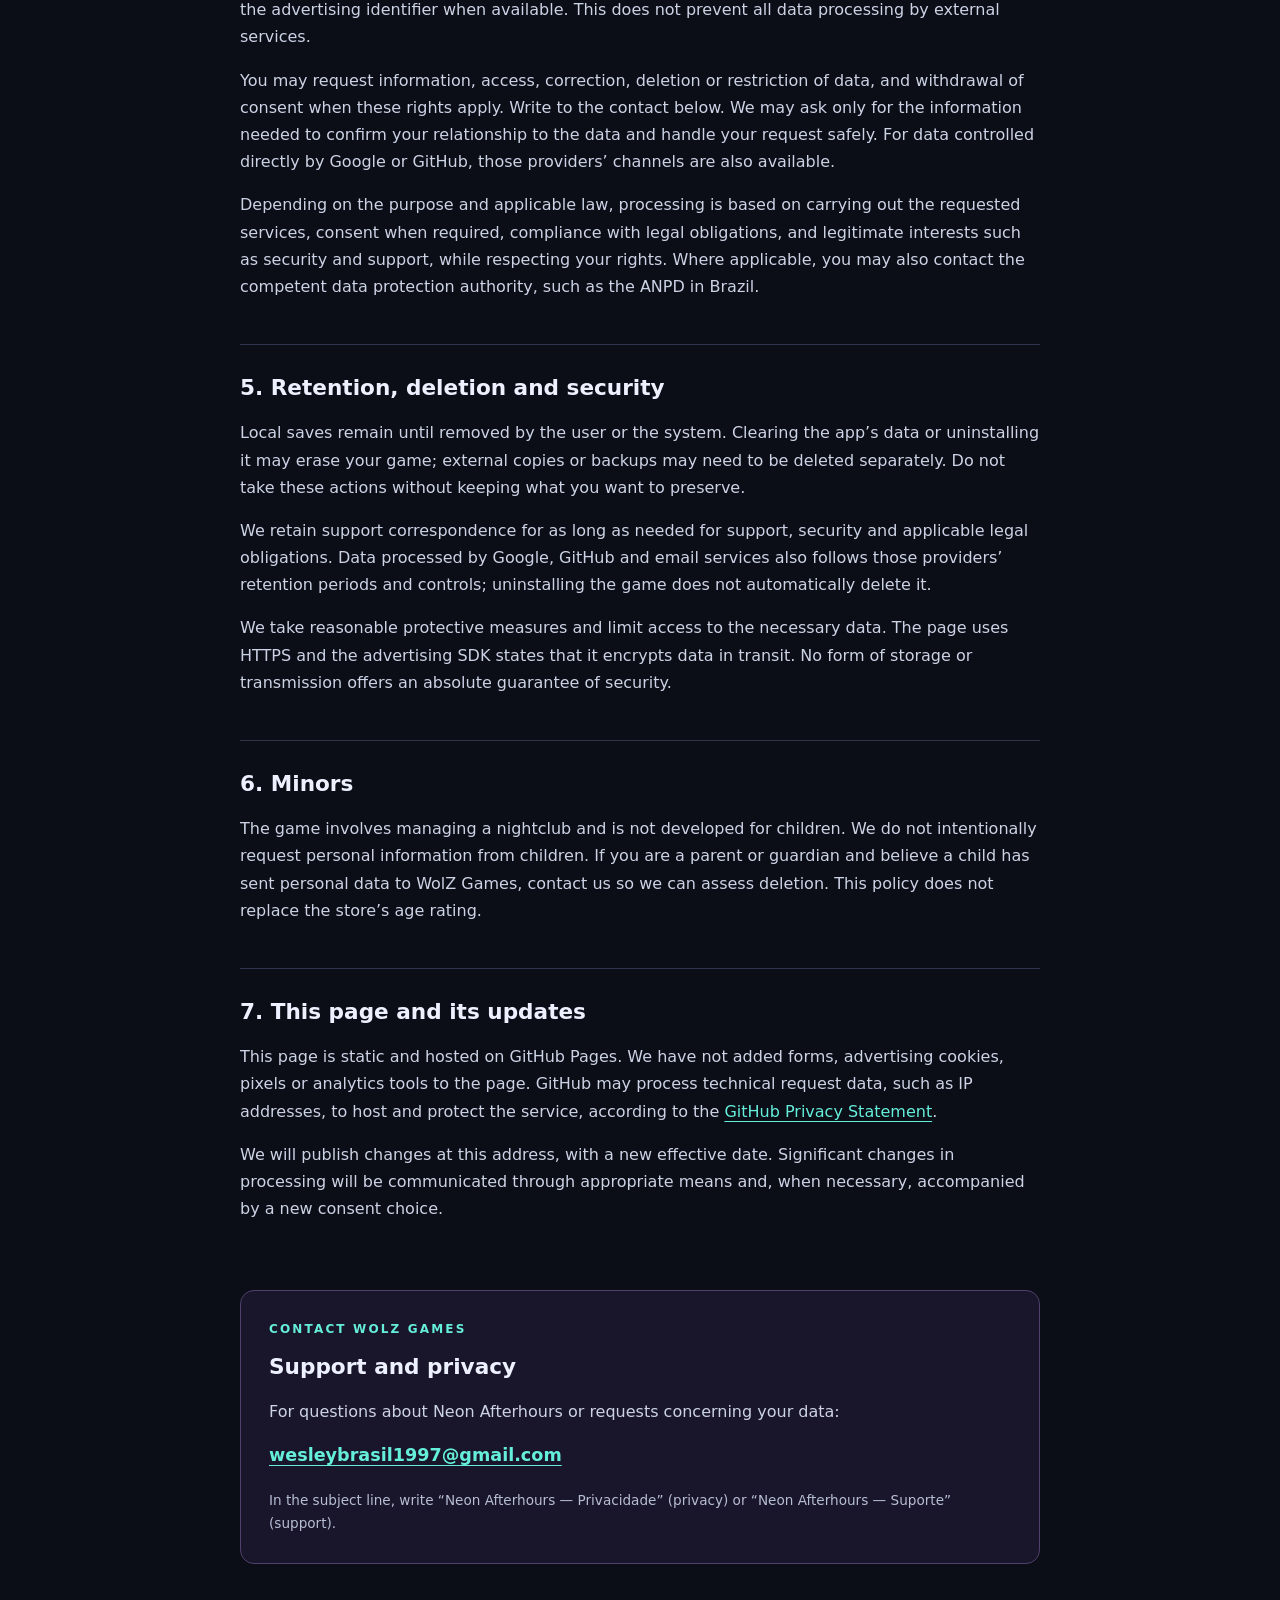
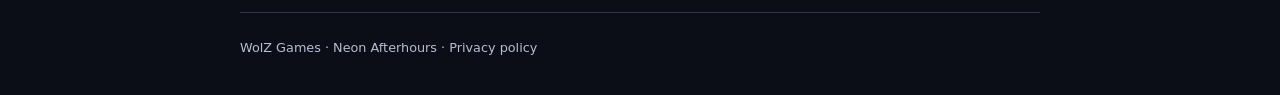
==== commit fe37010c: "Clarify local guest and canonical cloud campaign summary" ====
--- a/en.html
+++ b/en.html
@@ -22,7 +22,7 @@
   <h1>Your night.<br>Your choices.</h1>
   <p class="intro">Privacy policy for <strong>Neon Afterhours</strong>, developed by <strong>WolZ Games</strong>.</p>
   <p class="updated">Effective from October 2, 2026</p>
-  <aside class="summary"><strong>In a few words</strong><p>You can play and save on your device without using the cloud. In supported versions, Google Play Games provides a campaign linked to your account, with optional synchronization and progress checks. Optional rewarded ads also use Google services. Read below about data and your choices.</p></aside>
+  <aside class="summary"><strong>In a few words</strong><p>Without Google saving, your game stays on your device. When you link a campaign to Google Play Games, the valid cloud version becomes the reference for your account; your device keeps its continuation for offline play. Uploading progress requires your confirmation and the game's checks: a local file cannot freely replace the linked campaign. Google also processes data for these services and for optional rewarded ads. Read below about the rules, the limits of these checks and your choices.</p></aside>
   <nav aria-label="Contents"><a href="#data">Data</a><a href="#ads">Ads</a><a href="#choices">Your choices</a><a href="#contact">Contact</a></nav>
   <section><h2>1. Who we are and what this policy covers</h2><p>WolZ Games is responsible for developing Neon Afterhours and for the data processing it carries out to support the game. This policy covers the Neon Afterhours Android app, including test and store-distributed versions. The store version identifier is <code>com.wolzgames.neonafterhours</code>; private diagnostic versions may use a different identifier.</p><p>The game does not require a WolZ Games account. We do not operate our own servers to store campaigns or offer real-money purchases in this version. Optional Google saving depends on the version, an eligible account and service availability.</p></section>
   <section id="data"><h2>2. What data is processed</h2><div class="item"><h3>Game and preferences</h3><p>Progress, furniture layout, the in-game economy and settings are saved locally; your language preference stays local. Signing in to Google does not automatically upload a guest game. If a valid cloud campaign already exists, it is the reference for that account. If none exists, you can start a new campaign or request a one-time migration of local progress, subject to the game’s checks. After your confirmation, synchronization sends the campaign and metadata about its account link, revision and progression to Google. Neon uses the player identifier to check the account. Local files cannot freely replace a linked campaign. Conflicts or inconsistencies may block an upload and produce local diagnostic records while preserving recovery copies; we do not merge campaigns. These local checks do not guarantee protection against a modified version of the app. System backups follow those services’ settings.</p></div><div class="item"><h3>Google Play Games and cloud copies</h3><p>The Play Games SDK may automatically authenticate an existing profile, depending on Google settings. Neon offers manual sign-in under Options → Saved games and does not require creating a profile to play locally. Google may process gamer identity, SDK analytics and diagnostics, and uploaded saves. We do not request access to friends or other files in your Google Drive.</p></div><div class="item"><h3>Ads, consent and diagnostics</h3><p>Google Mobile Ads and Google User Messaging Platform (UMP) may process IP addresses and approximate location derived from them, advertising, app or device identifiers, interactions with ads and apps, performance and diagnostic information, and privacy choices. Processing depends on the SDK, the context and the applicable choices. Google may also process account identifiers where applicable.</p></div><div class="item"><h3>When you contact us</h3><p>We receive your email address and the information you send, such as a description of a problem and screenshots you choose to provide, to respond to your request. Do not send passwords, complete payment details or unnecessary personal information.</p></div><p>Neon does not request access to your contacts, camera, microphone or precise location in the version described. We have not installed our own behavioral analytics service or Firebase Analytics in this version.</p></section>
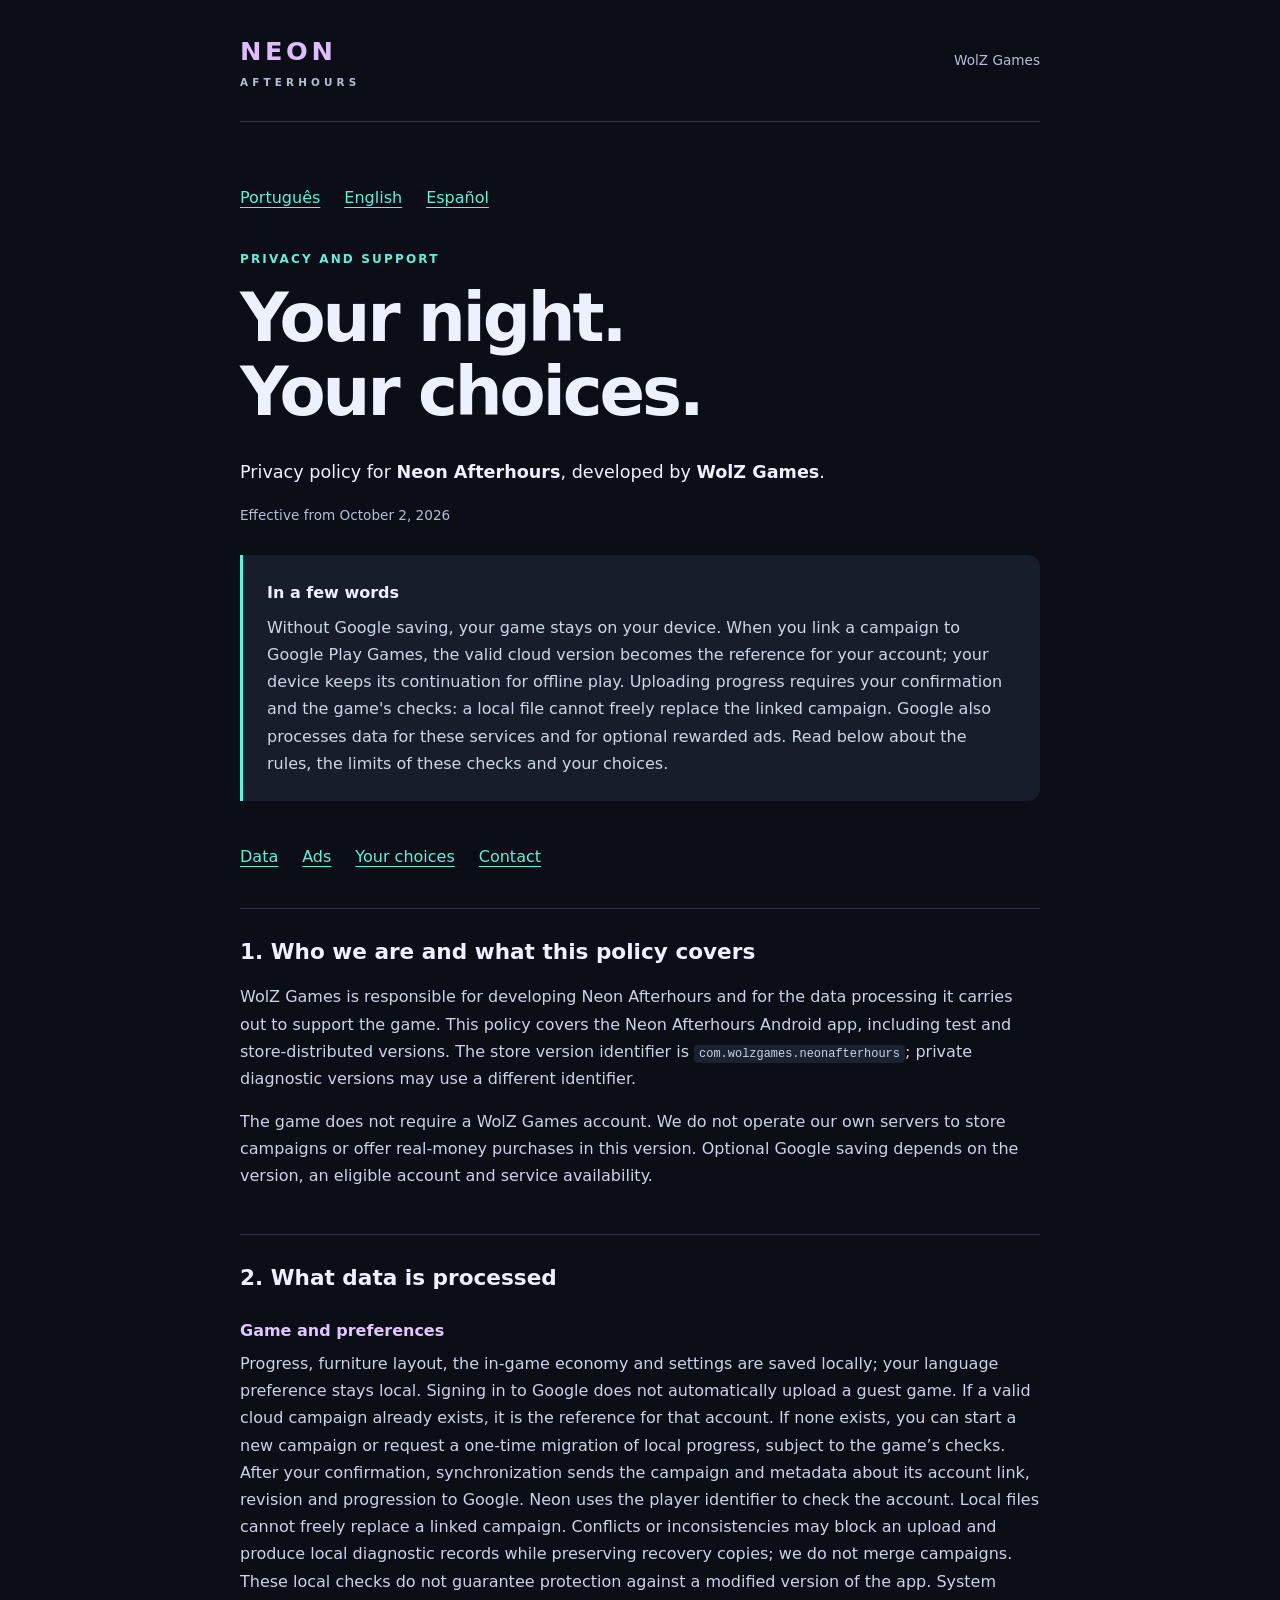
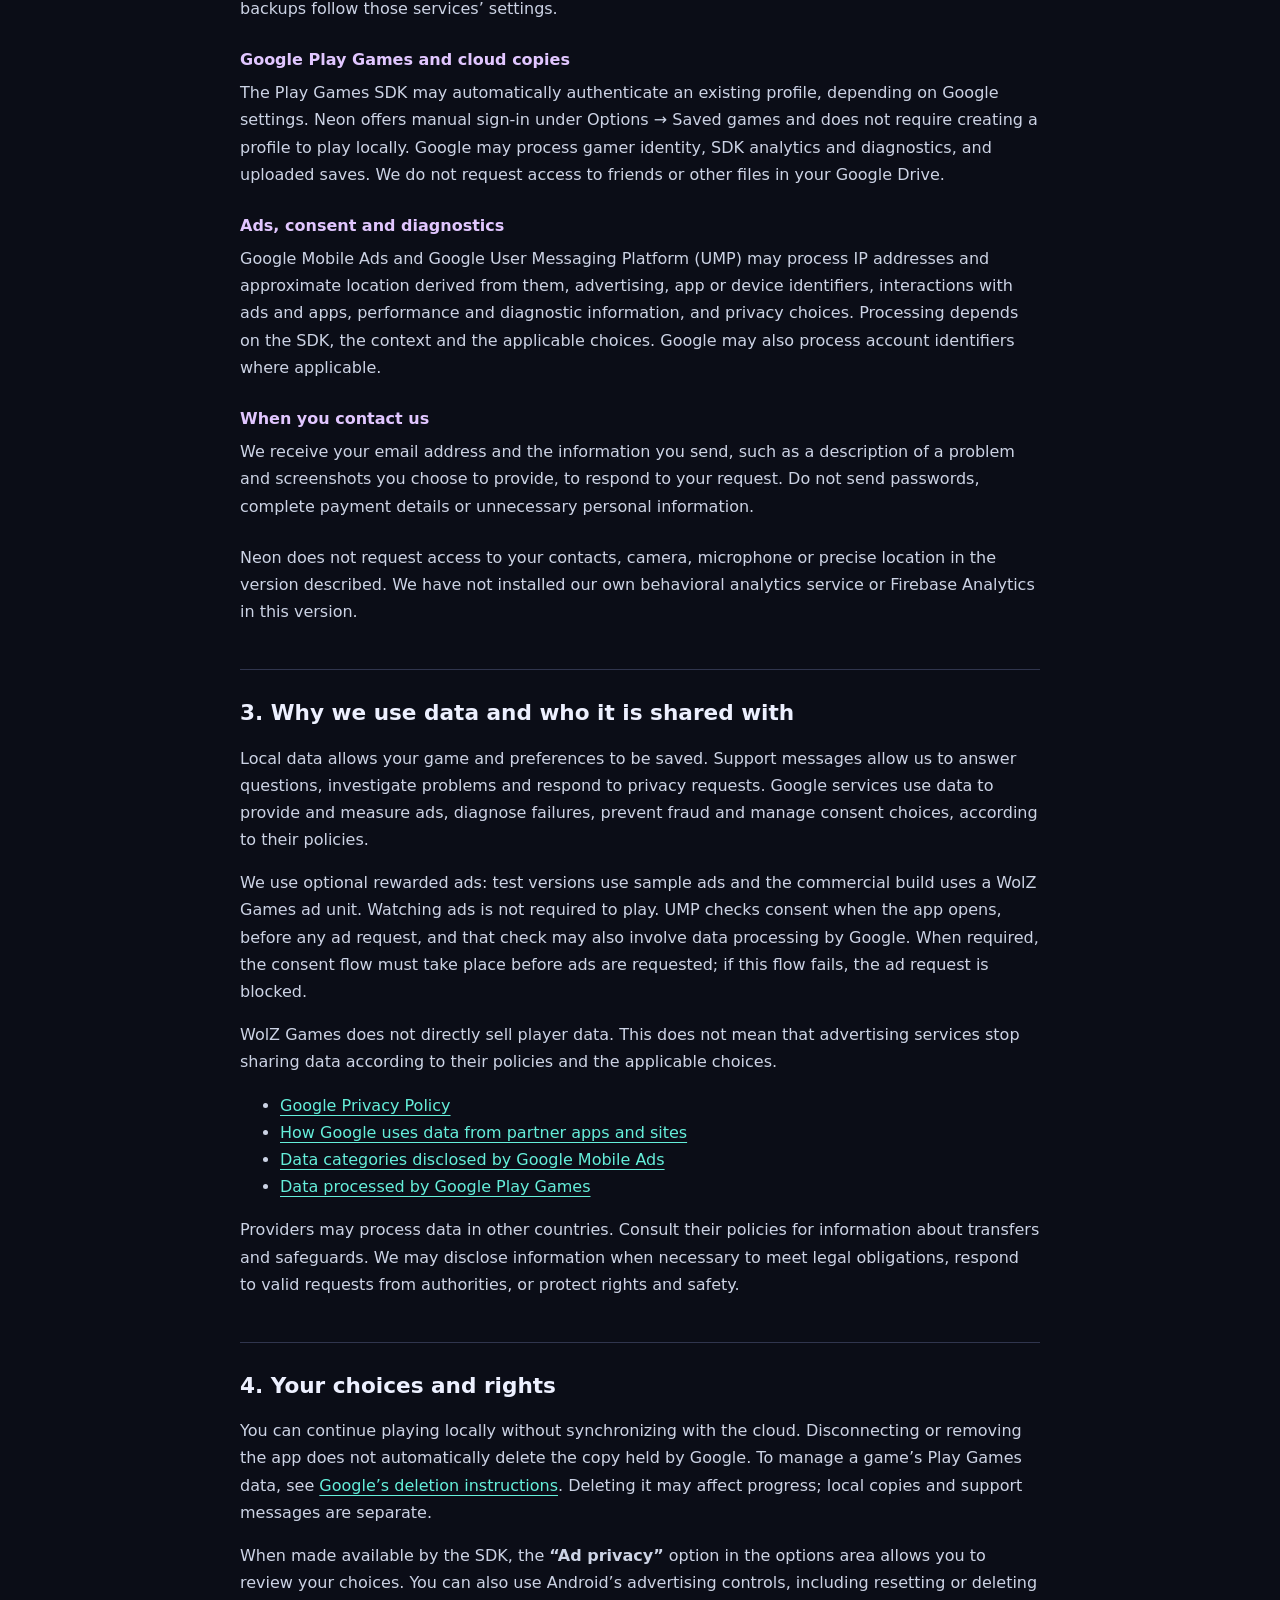
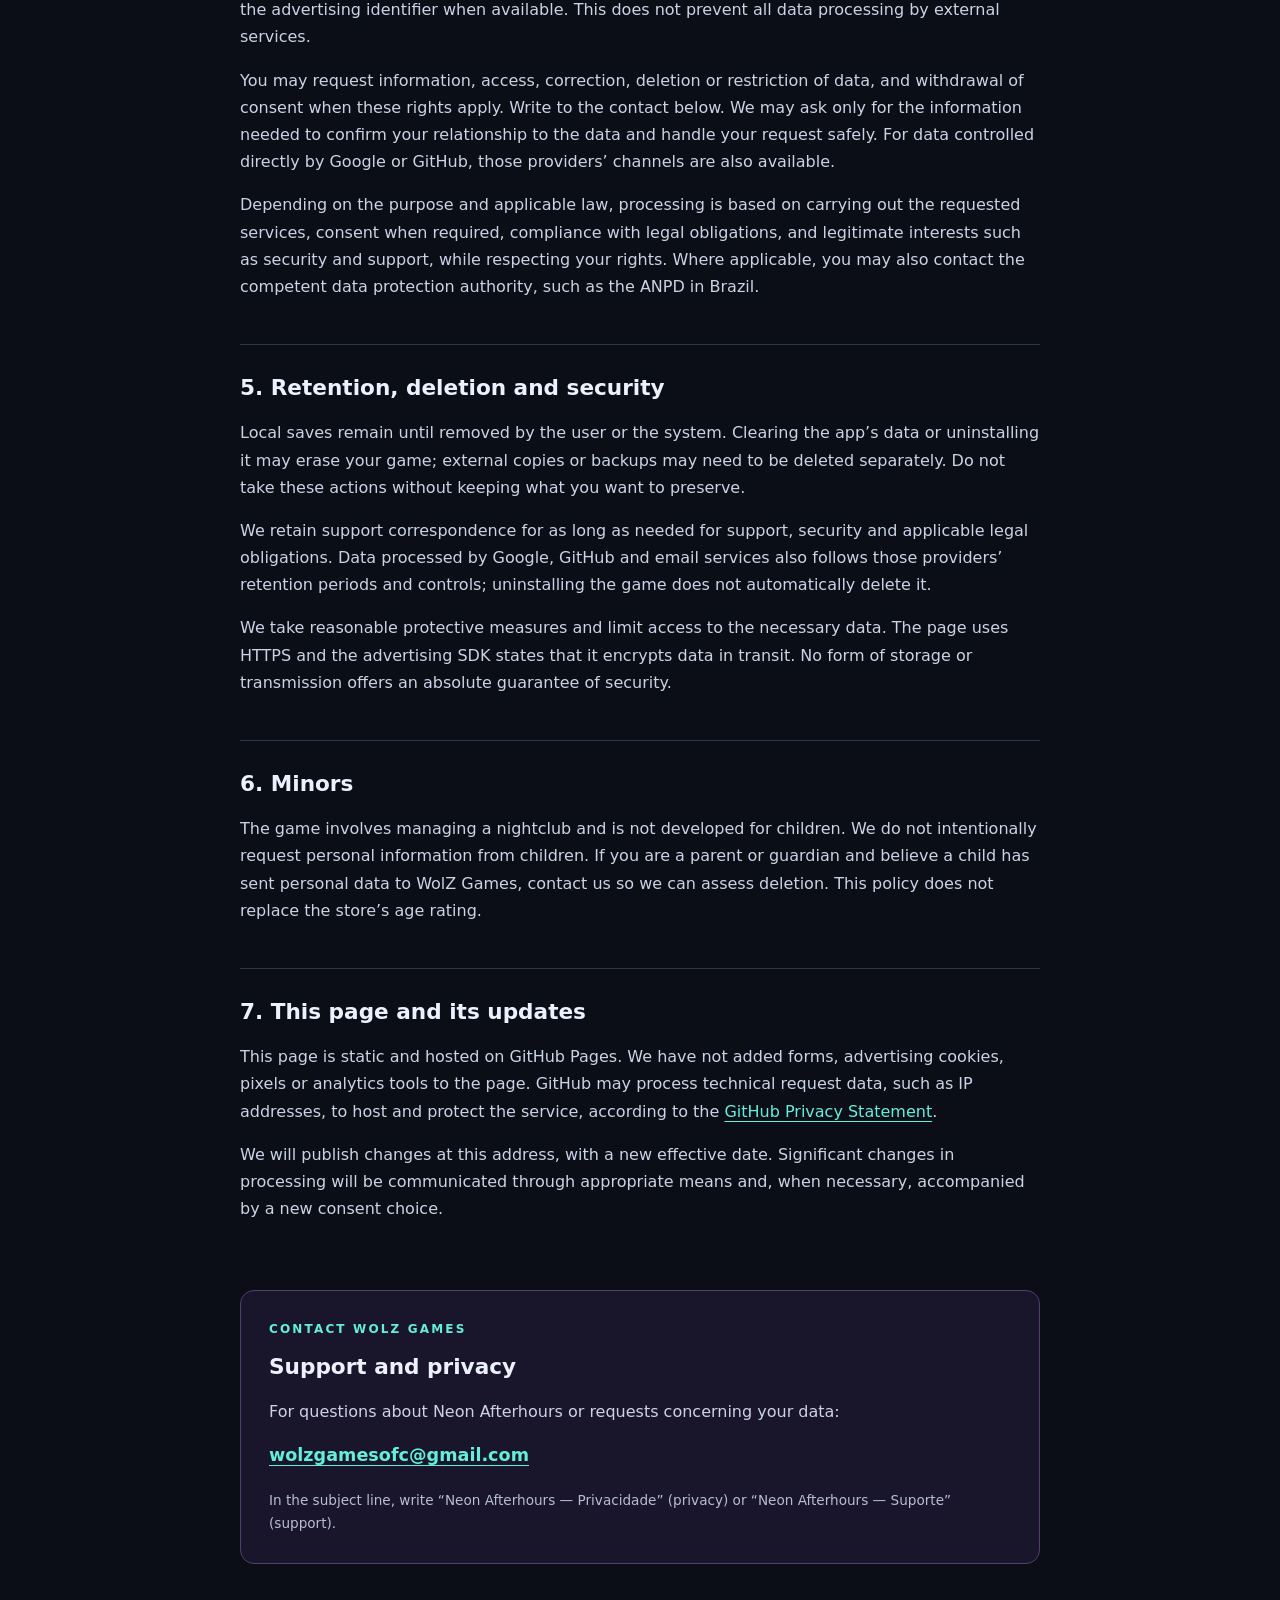
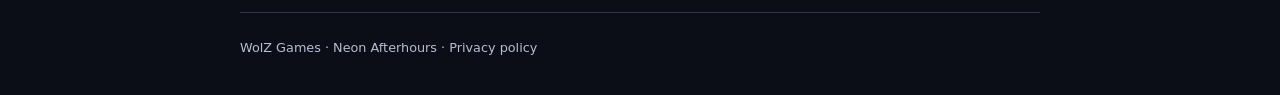
==== commit fa28761a: "Update public support and privacy contact to WolZ Games" ====
--- a/en.html
+++ b/en.html
@@ -31,7 +31,7 @@
   <section><h2>5. Retention, deletion and security</h2><p>Local saves remain until removed by the user or the system. Clearing the app’s data or uninstalling it may erase your game; external copies or backups may need to be deleted separately. Do not take these actions without keeping what you want to preserve.</p><p>We retain support correspondence for as long as needed for support, security and applicable legal obligations. Data processed by Google, GitHub and email services also follows those providers’ retention periods and controls; uninstalling the game does not automatically delete it.</p><p>We take reasonable protective measures and limit access to the necessary data. The page uses HTTPS and the advertising SDK states that it encrypts data in transit. No form of storage or transmission offers an absolute guarantee of security.</p></section>
   <section><h2>6. Minors</h2><p>The game involves managing a nightclub and is not developed for children. We do not intentionally request personal information from children. If you are a parent or guardian and believe a child has sent personal data to WolZ Games, contact us so we can assess deletion. This policy does not replace the store’s age rating.</p></section>
   <section><h2>7. This page and its updates</h2><p>This page is static and hosted on GitHub Pages. We have not added forms, advertising cookies, pixels or analytics tools to the page. GitHub may process technical request data, such as IP addresses, to host and protect the service, according to the <a href="https://docs.github.com/en/site-policy/privacy-policies/github-general-privacy-statement">GitHub Privacy Statement</a>.</p><p>We will publish changes at this address, with a new effective date. Significant changes in processing will be communicated through appropriate means and, when necessary, accompanied by a new consent choice.</p></section>
-  <section id="contact" class="contact"><p class="eyebrow">CONTACT WOLZ GAMES</p><h2>Support and privacy</h2><p>For questions about Neon Afterhours or requests concerning your data:</p><a class="email" href="mailto:wesleybrasil1997@gmail.com">wesleybrasil1997@gmail.com</a><p class="hint">In the subject line, write “Neon Afterhours — Privacidade” (privacy) or “Neon Afterhours — Suporte” (support).</p></section>
+  <section id="contact" class="contact"><p class="eyebrow">CONTACT WOLZ GAMES</p><h2>Support and privacy</h2><p>For questions about Neon Afterhours or requests concerning your data:</p><a class="email" href="mailto:wolzgamesofc@gmail.com">wolzgamesofc@gmail.com</a><p class="hint">In the subject line, write “Neon Afterhours — Privacidade” (privacy) or “Neon Afterhours — Suporte” (support).</p></section>
 </main>
 <footer>WolZ Games · Neon Afterhours · Privacy policy</footer>
 </body>
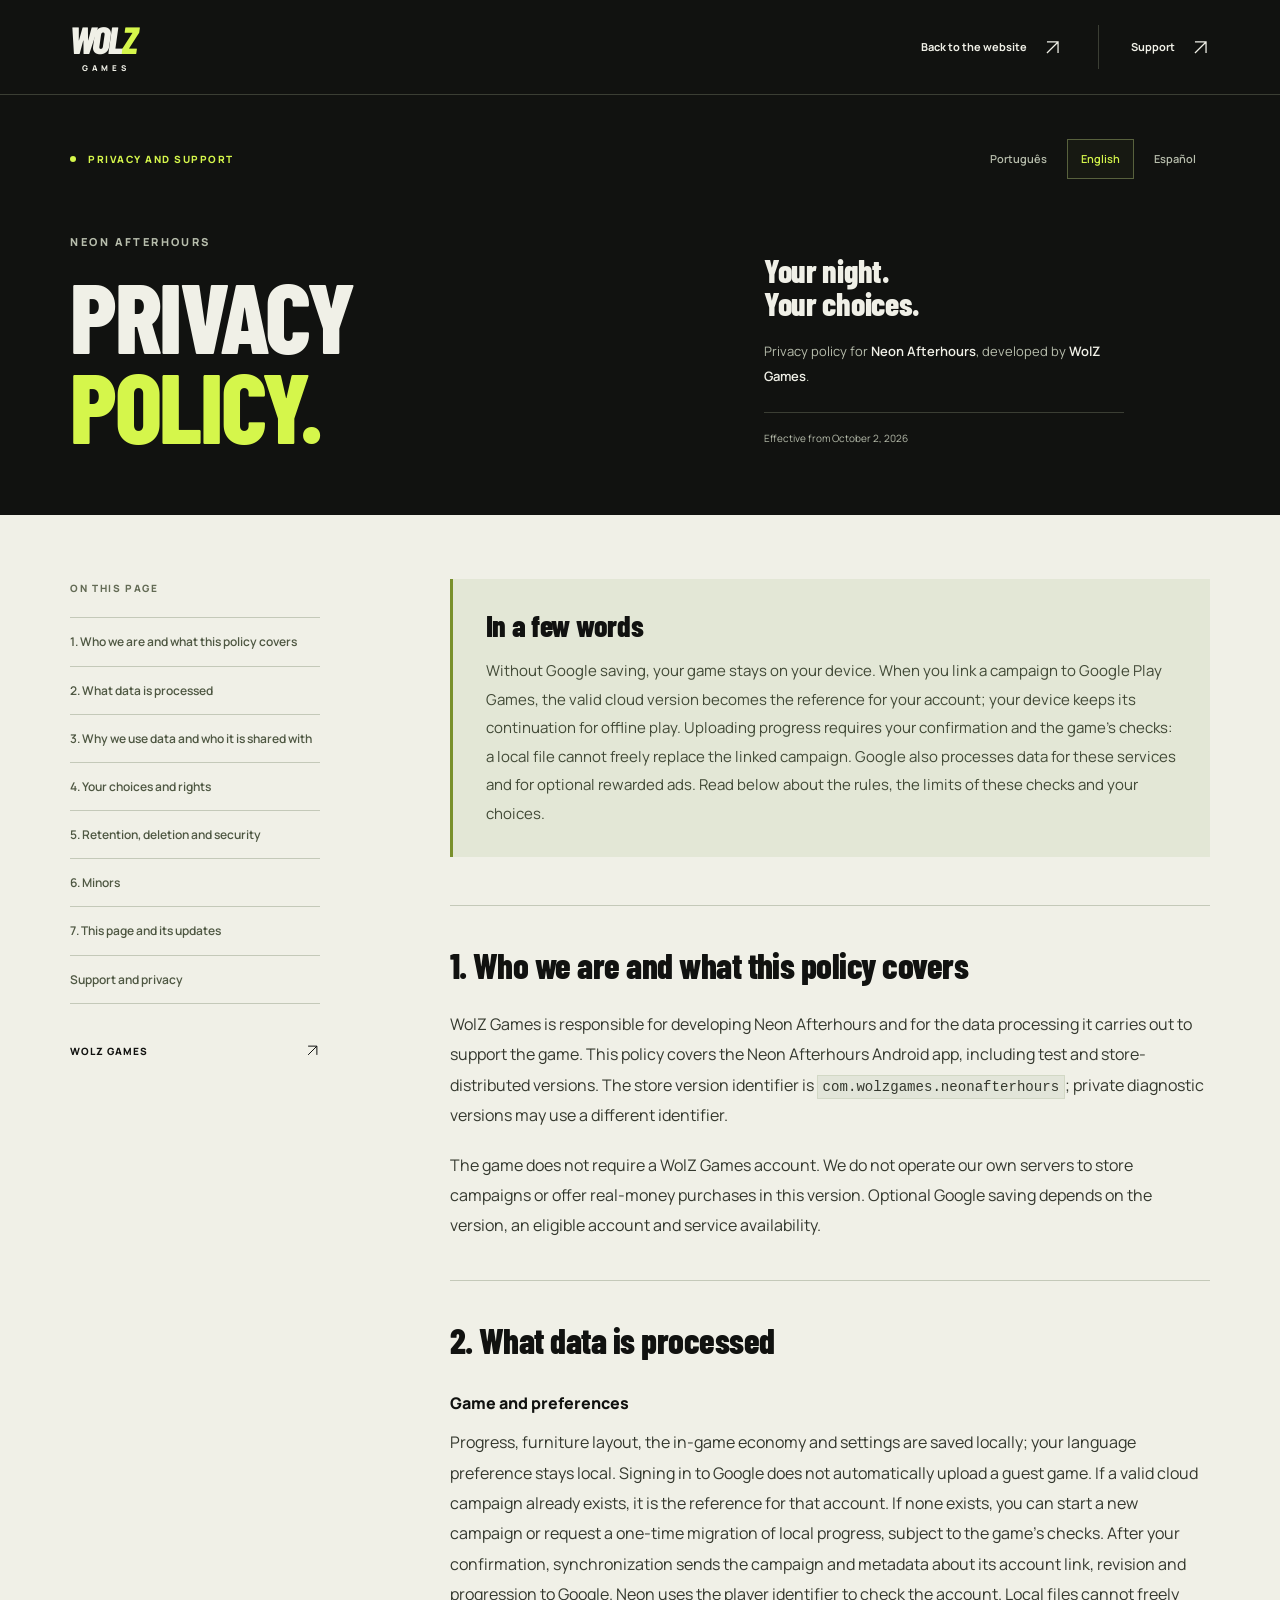
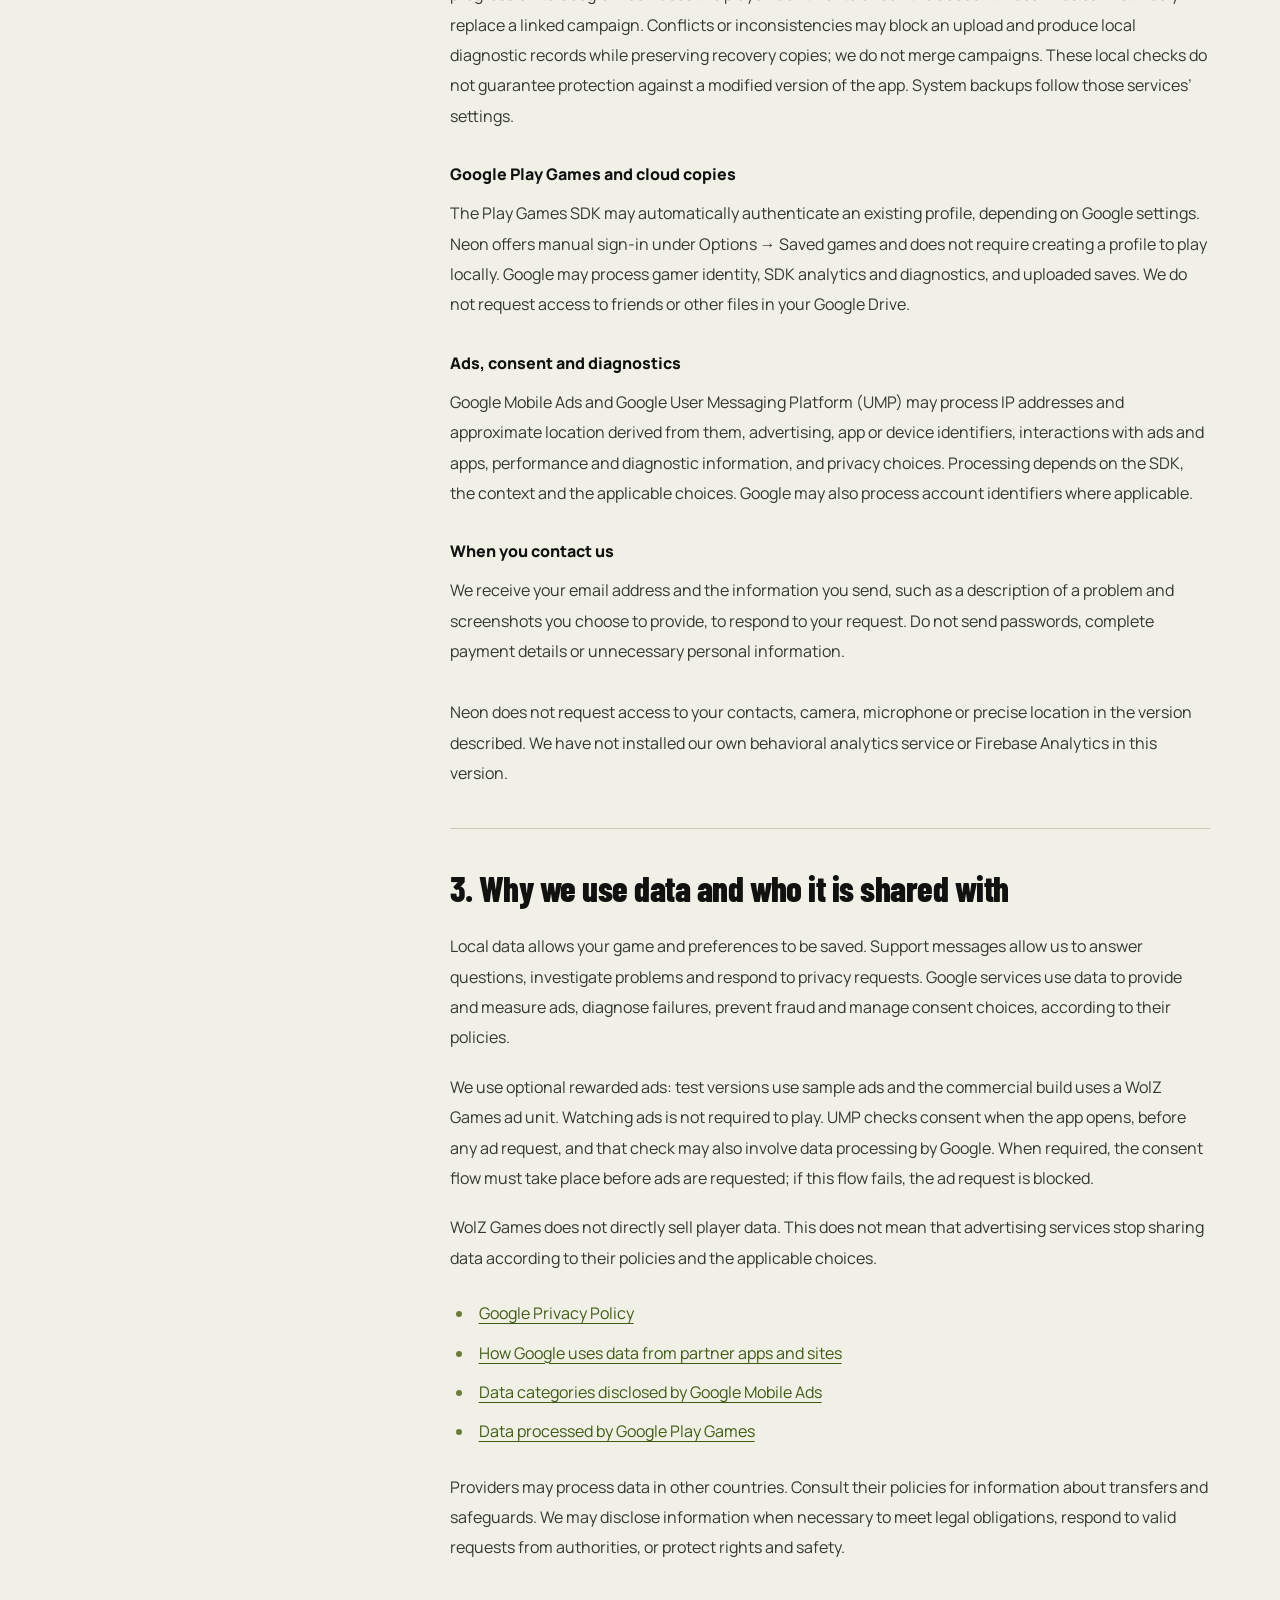
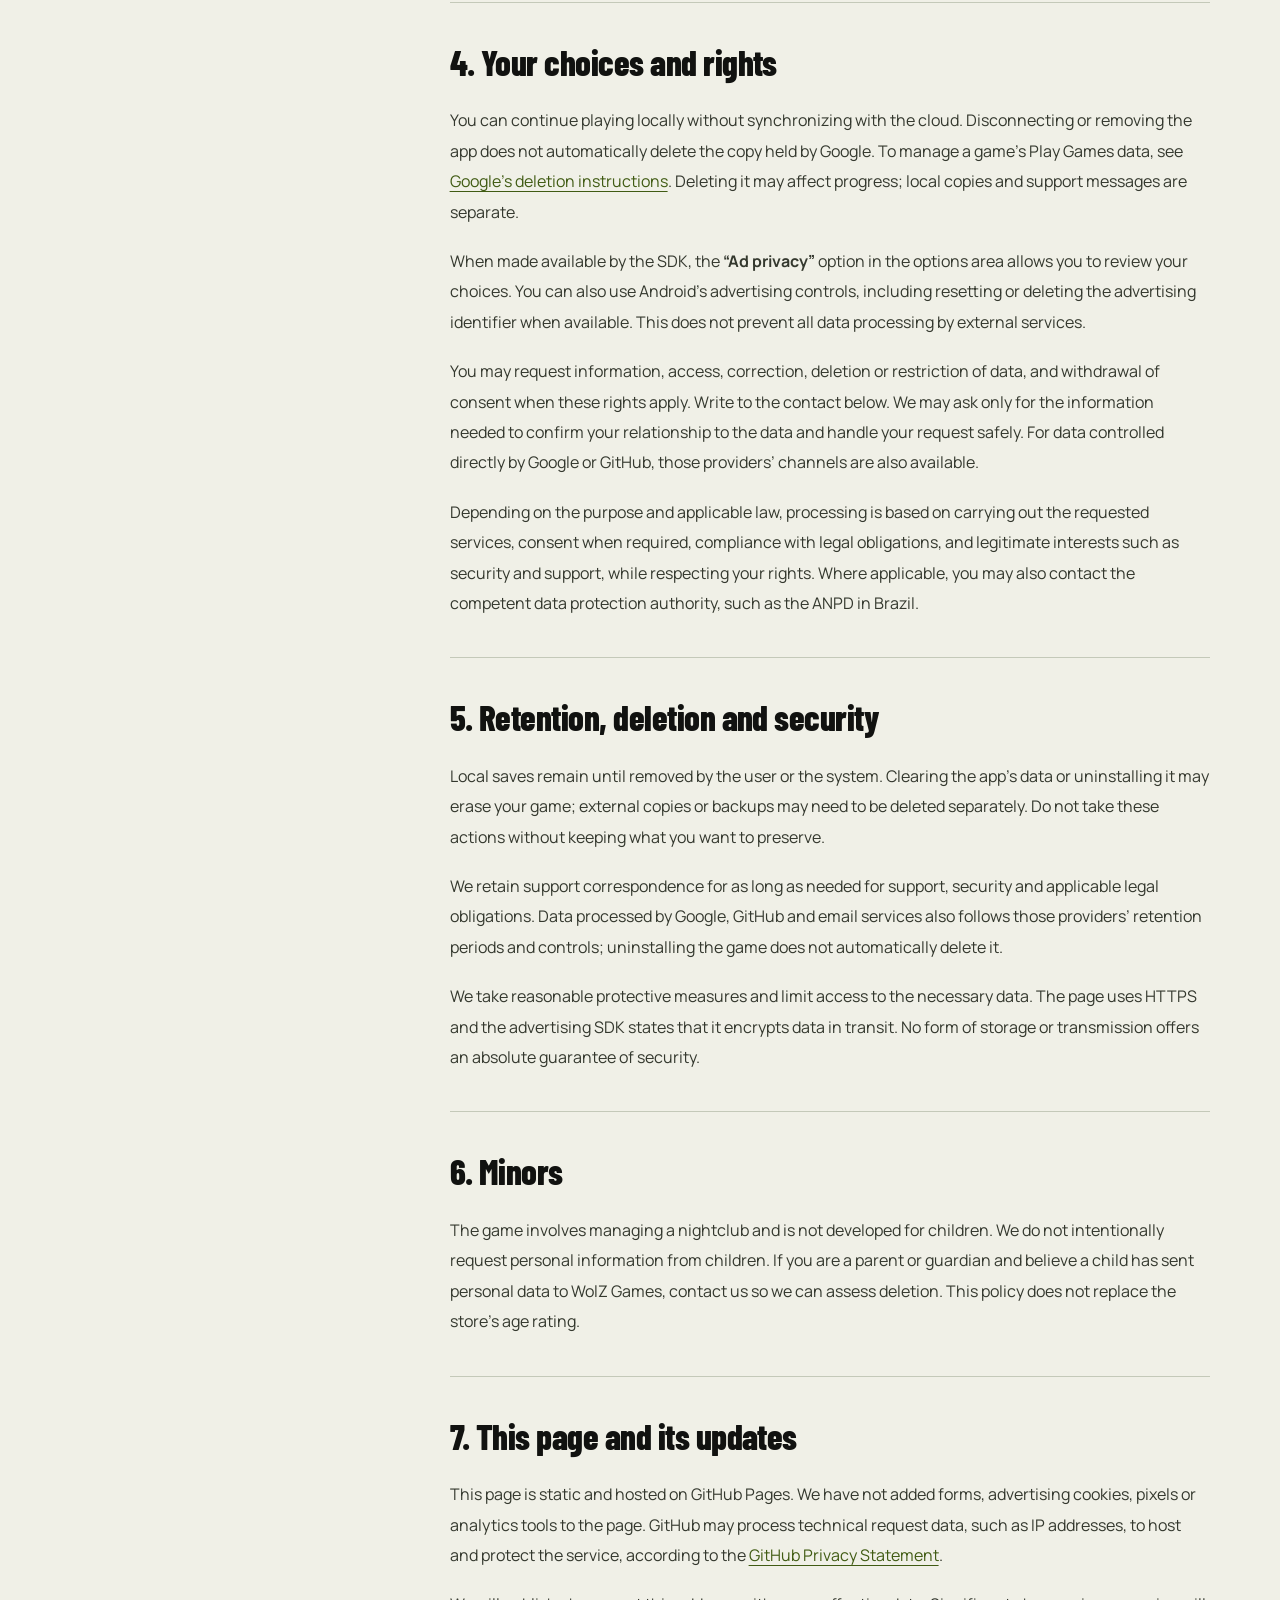
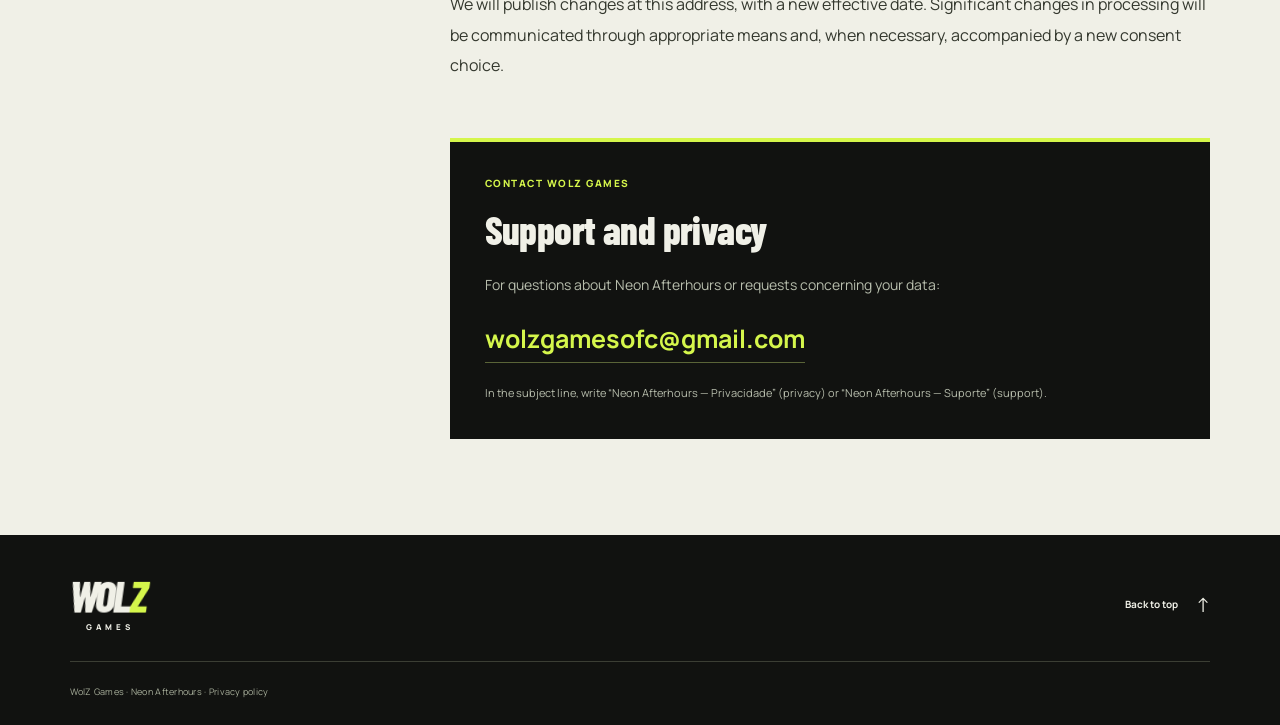
==== commit 24b794ea: "Apply WolZ Games identity to multilingual privacy policy" ====
--- a/en.html
+++ b/en.html
@@ -1,38 +1,57 @@
-<!doctype html>
-<html lang="en">
-<head>
-  <meta charset="utf-8">
-  <meta name="viewport" content="width=device-width,initial-scale=1">
-  <meta name="description" content="Privacy policy for Neon Afterhours by WolZ Games. Data, ads, your choices and contact.">
-  <meta name="color-scheme" content="dark light">
-  <title>Privacy · Neon Afterhours · WolZ Games</title>
-  <link rel="canonical" href="https://wesley-dev1.github.io/neonafterhours-privacy/en.html">
-  <link rel="alternate" hreflang="pt-BR" href="https://wesley-dev1.github.io/neonafterhours-privacy/">
-  <link rel="alternate" hreflang="en" href="https://wesley-dev1.github.io/neonafterhours-privacy/en.html">
-  <link rel="alternate" hreflang="es" href="https://wesley-dev1.github.io/neonafterhours-privacy/es.html">
-  <link rel="alternate" hreflang="x-default" href="https://wesley-dev1.github.io/neonafterhours-privacy/">
-  <link rel="stylesheet" href="style.css">
-</head>
-<body>
+<!doctype html>
+<html lang="en">
+<head>
+  <meta charset="utf-8">
+  <meta name="viewport" content="width=device-width,initial-scale=1">
+  <meta name="description" content="Privacy policy for Neon Afterhours by WolZ Games. Data, ads, your choices and contact.">
+  <meta name="color-scheme" content="light">
+  <meta name="theme-color" content="#111210">
+  <title>Privacy · Neon Afterhours · WolZ Games</title>
+  <link rel="canonical" href="https://wesley-dev1.github.io/neonafterhours-privacy/en.html">
+  <link rel="alternate" hreflang="pt-BR" href="https://wesley-dev1.github.io/neonafterhours-privacy/">
+  <link rel="alternate" hreflang="en" href="https://wesley-dev1.github.io/neonafterhours-privacy/en.html">
+  <link rel="alternate" hreflang="es" href="https://wesley-dev1.github.io/neonafterhours-privacy/es.html">
+  <link rel="alternate" hreflang="x-default" href="https://wesley-dev1.github.io/neonafterhours-privacy/">
+  <link rel="icon" href="https://wesley-dev1.github.io/assets/neon-icon.webp" type="image/webp">
+  <link rel="preload" href="assets/fonts/barlow-condensed-800-latin.woff2" as="font" type="font/woff2" crossorigin>
+  <link rel="preload" href="assets/fonts/manrope-latin.woff2" as="font" type="font/woff2" crossorigin>
+  <link rel="stylesheet" href="style.css">
+</head>
+<body id="top">
 <a class="skip" href="#policy">Skip to the policy</a>
-<header><a class="brand" href="./">NEON <span>AFTERHOURS</span></a><span class="studio">WolZ Games</span></header>
-<main id="policy">
-  <nav aria-label="Language" class="languages"><a href="./" lang="pt-BR" hreflang="pt-BR">Português</a><a href="en.html" lang="en" hreflang="en" aria-current="page">English</a><a href="es.html" lang="es" hreflang="es">Español</a></nav>
-  <p class="eyebrow">PRIVACY AND SUPPORT</p>
-  <h1>Your night.<br>Your choices.</h1>
-  <p class="intro">Privacy policy for <strong>Neon Afterhours</strong>, developed by <strong>WolZ Games</strong>.</p>
-  <p class="updated">Effective from October 2, 2026</p>
-  <aside class="summary"><strong>In a few words</strong><p>Without Google saving, your game stays on your device. When you link a campaign to Google Play Games, the valid cloud version becomes the reference for your account; your device keeps its continuation for offline play. Uploading progress requires your confirmation and the game's checks: a local file cannot freely replace the linked campaign. Google also processes data for these services and for optional rewarded ads. Read below about the rules, the limits of these checks and your choices.</p></aside>
-  <nav aria-label="Contents"><a href="#data">Data</a><a href="#ads">Ads</a><a href="#choices">Your choices</a><a href="#contact">Contact</a></nav>
-  <section><h2>1. Who we are and what this policy covers</h2><p>WolZ Games is responsible for developing Neon Afterhours and for the data processing it carries out to support the game. This policy covers the Neon Afterhours Android app, including test and store-distributed versions. The store version identifier is <code>com.wolzgames.neonafterhours</code>; private diagnostic versions may use a different identifier.</p><p>The game does not require a WolZ Games account. We do not operate our own servers to store campaigns or offer real-money purchases in this version. Optional Google saving depends on the version, an eligible account and service availability.</p></section>
-  <section id="data"><h2>2. What data is processed</h2><div class="item"><h3>Game and preferences</h3><p>Progress, furniture layout, the in-game economy and settings are saved locally; your language preference stays local. Signing in to Google does not automatically upload a guest game. If a valid cloud campaign already exists, it is the reference for that account. If none exists, you can start a new campaign or request a one-time migration of local progress, subject to the game’s checks. After your confirmation, synchronization sends the campaign and metadata about its account link, revision and progression to Google. Neon uses the player identifier to check the account. Local files cannot freely replace a linked campaign. Conflicts or inconsistencies may block an upload and produce local diagnostic records while preserving recovery copies; we do not merge campaigns. These local checks do not guarantee protection against a modified version of the app. System backups follow those services’ settings.</p></div><div class="item"><h3>Google Play Games and cloud copies</h3><p>The Play Games SDK may automatically authenticate an existing profile, depending on Google settings. Neon offers manual sign-in under Options → Saved games and does not require creating a profile to play locally. Google may process gamer identity, SDK analytics and diagnostics, and uploaded saves. We do not request access to friends or other files in your Google Drive.</p></div><div class="item"><h3>Ads, consent and diagnostics</h3><p>Google Mobile Ads and Google User Messaging Platform (UMP) may process IP addresses and approximate location derived from them, advertising, app or device identifiers, interactions with ads and apps, performance and diagnostic information, and privacy choices. Processing depends on the SDK, the context and the applicable choices. Google may also process account identifiers where applicable.</p></div><div class="item"><h3>When you contact us</h3><p>We receive your email address and the information you send, such as a description of a problem and screenshots you choose to provide, to respond to your request. Do not send passwords, complete payment details or unnecessary personal information.</p></div><p>Neon does not request access to your contacts, camera, microphone or precise location in the version described. We have not installed our own behavioral analytics service or Firebase Analytics in this version.</p></section>
-  <section id="ads"><h2>3. Why we use data and who it is shared with</h2><p>Local data allows your game and preferences to be saved. Support messages allow us to answer questions, investigate problems and respond to privacy requests. Google services use data to provide and measure ads, diagnose failures, prevent fraud and manage consent choices, according to their policies.</p><p>We use optional rewarded ads: test versions use sample ads and the commercial build uses a WolZ Games ad unit. Watching ads is not required to play. UMP checks consent when the app opens, before any ad request, and that check may also involve data processing by Google. When required, the consent flow must take place before ads are requested; if this flow fails, the ad request is blocked.</p><p>WolZ Games does not directly sell player data. This does not mean that advertising services stop sharing data according to their policies and the applicable choices.</p><ul><li><a href="https://policies.google.com/privacy">Google Privacy Policy</a></li><li><a href="https://policies.google.com/technologies/partner-sites">How Google uses data from partner apps and sites</a></li><li><a href="https://developers.google.com/admob/android/privacy/play-data-disclosure">Data categories disclosed by Google Mobile Ads</a></li><li><a href="https://developer.android.com/games/pgs/data-collection">Data processed by Google Play Games</a></li></ul><p>Providers may process data in other countries. Consult their policies for information about transfers and safeguards. We may disclose information when necessary to meet legal obligations, respond to valid requests from authorities, or protect rights and safety.</p></section>
-  <section id="choices"><h2>4. Your choices and rights</h2><p>You can continue playing locally without synchronizing with the cloud. Disconnecting or removing the app does not automatically delete the copy held by Google. To manage a game’s Play Games data, see <a href="https://support.google.com/googleplay/answer/9130646">Google’s deletion instructions</a>. Deleting it may affect progress; local copies and support messages are separate.</p><p>When made available by the SDK, the <strong>“Ad privacy”</strong> option in the options area allows you to review your choices. You can also use Android’s advertising controls, including resetting or deleting the advertising identifier when available. This does not prevent all data processing by external services.</p><p>You may request information, access, correction, deletion or restriction of data, and withdrawal of consent when these rights apply. Write to the contact below. We may ask only for the information needed to confirm your relationship to the data and handle your request safely. For data controlled directly by Google or GitHub, those providers’ channels are also available.</p><p>Depending on the purpose and applicable law, processing is based on carrying out the requested services, consent when required, compliance with legal obligations, and legitimate interests such as security and support, while respecting your rights. Where applicable, you may also contact the competent data protection authority, such as the ANPD in Brazil.</p></section>
-  <section><h2>5. Retention, deletion and security</h2><p>Local saves remain until removed by the user or the system. Clearing the app’s data or uninstalling it may erase your game; external copies or backups may need to be deleted separately. Do not take these actions without keeping what you want to preserve.</p><p>We retain support correspondence for as long as needed for support, security and applicable legal obligations. Data processed by Google, GitHub and email services also follows those providers’ retention periods and controls; uninstalling the game does not automatically delete it.</p><p>We take reasonable protective measures and limit access to the necessary data. The page uses HTTPS and the advertising SDK states that it encrypts data in transit. No form of storage or transmission offers an absolute guarantee of security.</p></section>
-  <section><h2>6. Minors</h2><p>The game involves managing a nightclub and is not developed for children. We do not intentionally request personal information from children. If you are a parent or guardian and believe a child has sent personal data to WolZ Games, contact us so we can assess deletion. This policy does not replace the store’s age rating.</p></section>
-  <section><h2>7. This page and its updates</h2><p>This page is static and hosted on GitHub Pages. We have not added forms, advertising cookies, pixels or analytics tools to the page. GitHub may process technical request data, such as IP addresses, to host and protect the service, according to the <a href="https://docs.github.com/en/site-policy/privacy-policies/github-general-privacy-statement">GitHub Privacy Statement</a>.</p><p>We will publish changes at this address, with a new effective date. Significant changes in processing will be communicated through appropriate means and, when necessary, accompanied by a new consent choice.</p></section>
-  <section id="contact" class="contact"><p class="eyebrow">CONTACT WOLZ GAMES</p><h2>Support and privacy</h2><p>For questions about Neon Afterhours or requests concerning your data:</p><a class="email" href="mailto:wolzgamesofc@gmail.com">wolzgamesofc@gmail.com</a><p class="hint">In the subject line, write “Neon Afterhours — Privacidade” (privacy) or “Neon Afterhours — Suporte” (support).</p></section>
+<header class="site-header"><div class="wrap header-inner"><a class="brand" href="https://wesley-dev1.github.io/" aria-label="WolZ Games, home"><span class="brand-word">WOL<span>Z</span></span><span class="brand-caption">GAMES</span></a><a class="header-back" href="https://wesley-dev1.github.io/">Back to the website<svg class="icon" viewBox="0 0 24 24" aria-hidden="true"><path d="M5 19 19 5M5 5h14v14"/></svg></a><a class="header-support" href="mailto:wolzgamesofc@gmail.com">Support<svg class="icon" viewBox="0 0 24 24" aria-hidden="true"><path d="M5 19 19 5M5 5h14v14"/></svg></a></div></header>
+<main id="policy" tabindex="-1">
+<div class="document-hero"><div class="wrap"><div class="hero-top"><p class="eyebrow">PRIVACY AND SUPPORT</p><nav aria-label="Language" class="languages"><a href="./" lang="pt-BR" hreflang="pt-BR">Português</a><a href="en.html" lang="en" hreflang="en" aria-current="page">English</a><a href="es.html" lang="es" hreflang="es">Español</a></nav></div><div class="hero-grid"><div><p class="document-game">NEON AFTERHOURS</p><h1>PRIVACY<br><span>POLICY.</span></h1></div><div class="hero-aside"><p class="hero-tagline">Your night.<br>Your choices.</p><p class="intro">Privacy policy for <strong>Neon Afterhours</strong>, developed by <strong>WolZ Games</strong>.</p><p class="updated">Effective from October 2, 2026</p></div></div></div></div>
+<div class="wrap reading-layout">
+<aside class="desktop-toc"><div class="toc-inner"><p class="toc-label">On this page</p><nav aria-label="On this page"><a href="#about">1. Who we are and what this policy covers</a>
+<a href="#data">2. What data is processed</a>
+<a href="#ads">3. Why we use data and who it is shared with</a>
+<a href="#choices">4. Your choices and rights</a>
+<a href="#security">5. Retention, deletion and security</a>
+<a href="#minors">6. Minors</a>
+<a href="#updates">7. This page and its updates</a>
+<a href="#contact">Support and privacy</a></nav><a class="toc-home" href="https://wesley-dev1.github.io/">WOLZ GAMES <svg class="icon" viewBox="0 0 24 24" aria-hidden="true"><path d="M5 19 19 5M5 5h14v14"/></svg></a></div></aside>
+<div class="reading-main"><details class="mobile-toc"><summary>Explore this policy<span aria-hidden="true">+</span></summary><nav aria-label="On this page"><a href="#about">1. Who we are and what this policy covers</a>
+<a href="#data">2. What data is processed</a>
+<a href="#ads">3. Why we use data and who it is shared with</a>
+<a href="#choices">4. Your choices and rights</a>
+<a href="#security">5. Retention, deletion and security</a>
+<a href="#minors">6. Minors</a>
+<a href="#updates">7. This page and its updates</a>
+<a href="#contact">Support and privacy</a></nav></details>
+<article class="policy-copy" aria-label="Privacy policy">
+<aside class="summary"><strong>In a few words</strong><p>Without Google saving, your game stays on your device. When you link a campaign to Google Play Games, the valid cloud version becomes the reference for your account; your device keeps its continuation for offline play. Uploading progress requires your confirmation and the game's checks: a local file cannot freely replace the linked campaign. Google also processes data for these services and for optional rewarded ads. Read below about the rules, the limits of these checks and your choices.</p></aside>
+<section id="about"><h2>1. Who we are and what this policy covers</h2><p>WolZ Games is responsible for developing Neon Afterhours and for the data processing it carries out to support the game. This policy covers the Neon Afterhours Android app, including test and store-distributed versions. The store version identifier is <code>com.wolzgames.neonafterhours</code>; private diagnostic versions may use a different identifier.</p><p>The game does not require a WolZ Games account. We do not operate our own servers to store campaigns or offer real-money purchases in this version. Optional Google saving depends on the version, an eligible account and service availability.</p></section>
+<section id="data"><h2>2. What data is processed</h2><div class="item"><h3>Game and preferences</h3><p>Progress, furniture layout, the in-game economy and settings are saved locally; your language preference stays local. Signing in to Google does not automatically upload a guest game. If a valid cloud campaign already exists, it is the reference for that account. If none exists, you can start a new campaign or request a one-time migration of local progress, subject to the game’s checks. After your confirmation, synchronization sends the campaign and metadata about its account link, revision and progression to Google. Neon uses the player identifier to check the account. Local files cannot freely replace a linked campaign. Conflicts or inconsistencies may block an upload and produce local diagnostic records while preserving recovery copies; we do not merge campaigns. These local checks do not guarantee protection against a modified version of the app. System backups follow those services’ settings.</p></div><div class="item"><h3>Google Play Games and cloud copies</h3><p>The Play Games SDK may automatically authenticate an existing profile, depending on Google settings. Neon offers manual sign-in under Options → Saved games and does not require creating a profile to play locally. Google may process gamer identity, SDK analytics and diagnostics, and uploaded saves. We do not request access to friends or other files in your Google Drive.</p></div><div class="item"><h3>Ads, consent and diagnostics</h3><p>Google Mobile Ads and Google User Messaging Platform (UMP) may process IP addresses and approximate location derived from them, advertising, app or device identifiers, interactions with ads and apps, performance and diagnostic information, and privacy choices. Processing depends on the SDK, the context and the applicable choices. Google may also process account identifiers where applicable.</p></div><div class="item"><h3>When you contact us</h3><p>We receive your email address and the information you send, such as a description of a problem and screenshots you choose to provide, to respond to your request. Do not send passwords, complete payment details or unnecessary personal information.</p></div><p>Neon does not request access to your contacts, camera, microphone or precise location in the version described. We have not installed our own behavioral analytics service or Firebase Analytics in this version.</p></section>
+<section id="ads"><h2>3. Why we use data and who it is shared with</h2><p>Local data allows your game and preferences to be saved. Support messages allow us to answer questions, investigate problems and respond to privacy requests. Google services use data to provide and measure ads, diagnose failures, prevent fraud and manage consent choices, according to their policies.</p><p>We use optional rewarded ads: test versions use sample ads and the commercial build uses a WolZ Games ad unit. Watching ads is not required to play. UMP checks consent when the app opens, before any ad request, and that check may also involve data processing by Google. When required, the consent flow must take place before ads are requested; if this flow fails, the ad request is blocked.</p><p>WolZ Games does not directly sell player data. This does not mean that advertising services stop sharing data according to their policies and the applicable choices.</p><ul><li><a href="https://policies.google.com/privacy">Google Privacy Policy</a></li><li><a href="https://policies.google.com/technologies/partner-sites">How Google uses data from partner apps and sites</a></li><li><a href="https://developers.google.com/admob/android/privacy/play-data-disclosure">Data categories disclosed by Google Mobile Ads</a></li><li><a href="https://developer.android.com/games/pgs/data-collection">Data processed by Google Play Games</a></li></ul><p>Providers may process data in other countries. Consult their policies for information about transfers and safeguards. We may disclose information when necessary to meet legal obligations, respond to valid requests from authorities, or protect rights and safety.</p></section>
+<section id="choices"><h2>4. Your choices and rights</h2><p>You can continue playing locally without synchronizing with the cloud. Disconnecting or removing the app does not automatically delete the copy held by Google. To manage a game’s Play Games data, see <a href="https://support.google.com/googleplay/answer/9130646">Google’s deletion instructions</a>. Deleting it may affect progress; local copies and support messages are separate.</p><p>When made available by the SDK, the <strong>“Ad privacy”</strong> option in the options area allows you to review your choices. You can also use Android’s advertising controls, including resetting or deleting the advertising identifier when available. This does not prevent all data processing by external services.</p><p>You may request information, access, correction, deletion or restriction of data, and withdrawal of consent when these rights apply. Write to the contact below. We may ask only for the information needed to confirm your relationship to the data and handle your request safely. For data controlled directly by Google or GitHub, those providers’ channels are also available.</p><p>Depending on the purpose and applicable law, processing is based on carrying out the requested services, consent when required, compliance with legal obligations, and legitimate interests such as security and support, while respecting your rights. Where applicable, you may also contact the competent data protection authority, such as the ANPD in Brazil.</p></section>
+<section id="security"><h2>5. Retention, deletion and security</h2><p>Local saves remain until removed by the user or the system. Clearing the app’s data or uninstalling it may erase your game; external copies or backups may need to be deleted separately. Do not take these actions without keeping what you want to preserve.</p><p>We retain support correspondence for as long as needed for support, security and applicable legal obligations. Data processed by Google, GitHub and email services also follows those providers’ retention periods and controls; uninstalling the game does not automatically delete it.</p><p>We take reasonable protective measures and limit access to the necessary data. The page uses HTTPS and the advertising SDK states that it encrypts data in transit. No form of storage or transmission offers an absolute guarantee of security.</p></section>
+<section id="minors"><h2>6. Minors</h2><p>The game involves managing a nightclub and is not developed for children. We do not intentionally request personal information from children. If you are a parent or guardian and believe a child has sent personal data to WolZ Games, contact us so we can assess deletion. This policy does not replace the store’s age rating.</p></section>
+<section id="updates"><h2>7. This page and its updates</h2><p>This page is static and hosted on GitHub Pages. We have not added forms, advertising cookies, pixels or analytics tools to the page. GitHub may process technical request data, such as IP addresses, to host and protect the service, according to the <a href="https://docs.github.com/en/site-policy/privacy-policies/github-general-privacy-statement">GitHub Privacy Statement</a>.</p><p>We will publish changes at this address, with a new effective date. Significant changes in processing will be communicated through appropriate means and, when necessary, accompanied by a new consent choice.</p></section>
+<section id="contact" class="contact"><p class="eyebrow">CONTACT WOLZ GAMES</p><h2>Support and privacy</h2><p>For questions about Neon Afterhours or requests concerning your data:</p><a class="email" href="mailto:wolzgamesofc@gmail.com">wolzgamesofc@gmail.com</a><p class="hint">In the subject line, write “Neon Afterhours — Privacidade” (privacy) or “Neon Afterhours — Suporte” (support).</p></section>
+</article></div>
+</div>
 </main>
-<footer>WolZ Games · Neon Afterhours · Privacy policy</footer>
+<footer class="site-footer"><div class="wrap"><div class="footer-top"><a class="brand" href="https://wesley-dev1.github.io/" aria-label="WolZ Games, home"><span class="brand-word">WOL<span>Z</span></span><span class="brand-caption">GAMES</span></a><a class="footer-back" href="#top">Back to top<span aria-hidden="true">↑</span></a></div><p class="footer-note">WolZ Games · Neon Afterhours · Privacy policy</p></div></footer>
 </body>
 </html>
--- a/style.css
+++ b/style.css
@@ -1 +1,102 @@
-:root{font-family:system-ui,-apple-system,BlinkMacSystemFont,"Segoe UI",sans-serif;color:#edf0ff;background:#0b0d17;line-height:1.7;color-scheme:dark;--muted:#b6bed5;--accent:#65efdb;--edge:#30354e}*{box-sizing:border-box}body{margin:0}header,main,footer{width:min(100% - 40px,800px);margin-inline:auto}header{display:flex;justify-content:space-between;align-items:center;padding:30px 0;border-bottom:1px solid var(--edge);gap:20px}.brand{font-size:1.6rem;font-weight:800;letter-spacing:.14em;color:#ddbcff;text-decoration:none}.brand span{display:block;font-size:.65rem;letter-spacing:.4em;color:var(--muted)}.studio{font-size:.85rem;color:var(--muted)}main{padding:48px 0 24px}.eyebrow{font-size:.75rem;font-weight:700;letter-spacing:.18em;color:var(--accent);margin-bottom:12px}h1{font-size:clamp(2.6rem,7vw,4.2rem);line-height:1.1;letter-spacing:-.045em;margin:0 0 28px;font-weight:750}h2{font-size:1.35rem;line-height:1.4;margin:0 0 16px}h3{font-size:1rem;margin:0 0 6px;color:#e1c6ff}p{margin:0 0 16px}.intro{font-size:1.1rem}.updated,.hint{font-size:.85rem;color:var(--muted)}.summary{padding:24px;border-left:3px solid var(--accent);border-radius:0 12px 12px 0;background:#171d2b;margin:28px 0}.summary p{margin:8px 0 0;color:#cdd7e9}nav{display:flex;gap:12px 24px;flex-wrap:wrap;padding:8px 0 32px}nav a{padding:6px 0}section{padding:28px 0;border-top:1px solid var(--edge);scroll-margin-top:24px}section p,li{color:#ccd3e5}.item{margin:24px 0}a{color:var(--accent);text-underline-offset:4px}a:hover{color:white}a:focus-visible{outline:3px solid #edba66;outline-offset:5px;border-radius:2px}code{overflow-wrap:anywhere;font-size:.92em;background:#1c2132;padding:2px 5px;border-radius:4px}.contact{background:#19152a;border:1px solid #50406b;border-radius:14px;padding:28px;margin:24px 0}.contact .email{font-size:1.1rem;font-weight:650;overflow-wrap:anywhere;display:inline-block;margin-bottom:18px}.contact .hint{margin:0}footer{font-size:.8rem;color:var(--muted);padding:24px 0 36px;border-top:1px solid var(--edge)}.skip{position:absolute;top:-100px;left:12px;background:#10182a;padding:12px;z-index:10}.skip:focus{top:12px}@media(max-width:480px){header,main,footer{width:calc(100% - 32px)}header{padding:22px 0}main{padding-top:34px}.summary,.contact{padding:20px}nav{gap:6px 20px}h2{font-size:1.2rem}}@media print{:root{color:#111;background:white;color-scheme:light}section p,li,.updated,.hint,.studio,footer{color:#333}.summary,.contact{background:white;color:#111}a{color:#07594e}h1{font-size:2.5rem}header,main,footer{width:100%}nav,.skip{display:none}}
+@font-face{font-family:Barlow;src:url('assets/fonts/barlow-condensed-800-latin.woff2') format('woff2');font-style:normal;font-weight:800;font-display:swap}
+@font-face{font-family:Manrope;src:url('assets/fonts/manrope-latin.woff2') format('woff2');font-style:normal;font-weight:400 800;font-display:swap}
+:root{--ink:#111210;--paper:#f0f0e7;--acid:#d5f64b;--text:#34382e;--muted:#696f61;--line:#c4c9b9;--gutter:clamp(24px,5.5vw,88px);--body:Manrope,Arial,sans-serif;--display:Barlow,'Arial Narrow',Impact,sans-serif;color-scheme:light}
+*{box-sizing:border-box}
+html{scroll-behavior:smooth;scroll-padding-top:32px}
+body{margin:0;background:var(--paper);color:var(--ink);font:400 16px/1.85 var(--body);-webkit-font-smoothing:antialiased}
+::selection{background:var(--acid);color:var(--ink)}
+a{color:inherit;text-underline-offset:4px;text-decoration-thickness:1px}
+a:hover{text-decoration-thickness:2px}
+a:focus-visible,summary:focus-visible,[tabindex]:focus-visible{outline:3px solid #697e17;outline-offset:5px}
+p,h1,h2,h3,figure{margin:0}
+svg{display:block}
+.wrap{width:min(calc(100% - var(--gutter)*2),1240px);margin-inline:auto}
+.icon{width:19px;height:19px;fill:none;stroke:currentColor;stroke-width:1.6;flex:none}
+.skip{position:fixed;left:16px;top:12px;padding:12px 20px;background:var(--acid);color:var(--ink);z-index:100;font-weight:800;transform:translateY(-160%)}
+.skip:focus{transform:none}
+.site-header{background:var(--ink);color:var(--paper);border-bottom:1px solid #3b3e34}
+.header-inner{min-height:94px;display:flex;align-items:center;gap:36px}
+.brand{display:inline-flex;align-items:center;flex-direction:column;line-height:1;flex:none;text-decoration:none}
+.brand-word{font:800 38px/.9 var(--display);letter-spacing:-.065em;transform:skewX(-8deg)}
+.brand-word>span{color:var(--acid)}
+.brand-caption{font-size:8px;font-weight:800;letter-spacing:.5em;padding-left:4px;margin-top:7px}
+.header-back,.header-support{display:flex;align-items:center;gap:16px;min-height:44px;text-decoration:none;font-size:11px;font-weight:700}
+.header-back{margin-left:auto}
+.header-support{padding-left:32px;border-left:1px solid #3b3e34}
+.site-header a:hover,.site-footer a:hover{color:var(--acid)}
+.site-header :focus-visible,.document-hero :focus-visible,.site-footer :focus-visible{outline-color:var(--acid)}
+.document-hero{background:var(--ink);color:var(--paper);padding:44px 0 64px}
+.hero-top{display:flex;align-items:center;justify-content:space-between;gap:32px;margin-bottom:55px}
+.eyebrow{font-size:10px;font-weight:800;letter-spacing:.15em;text-transform:uppercase;line-height:1.6}
+.hero-top>.eyebrow{color:var(--acid);display:flex;align-items:center;gap:12px}
+.hero-top>.eyebrow::before{content:'';width:6px;height:6px;background:var(--acid);border-radius:50%;flex:none}
+.languages{display:flex;align-items:center;gap:6px}
+.languages a{display:flex;align-items:center;justify-content:center;padding:7px 13px;min-height:40px;text-decoration:none;font-size:11px;font-weight:600;border:1px solid transparent;color:#b7bdac}
+.languages a:hover{border-color:#687057;color:var(--paper)}
+.languages a[aria-current=page]{color:var(--acid);border-color:#58613d;background:#d5f64b08}
+.hero-grid{display:grid;grid-template-columns:minmax(0,1.4fr) minmax(270px,1fr);align-items:end;gap:70px}
+.document-game{font-size:11px;font-weight:800;letter-spacing:.22em;line-height:1.5;margin-bottom:19px;color:#b7bdac}
+h1{font:800 clamp(66px,7.7vw,108px)/.92 var(--display);letter-spacing:-.025em}
+h1 span{color:var(--acid)}
+.hero-aside{padding-bottom:4px;max-width:360px}
+.hero-tagline{font:800 32px/1.04 var(--display);letter-spacing:-.01em;margin-bottom:19px}
+
+
+.intro{font-size:13px;line-height:1.9;color:#b7bdac;margin-bottom:23px}
+.intro strong{color:var(--paper);font-weight:600}
+.updated{font-size:10px;line-height:1.7;padding-top:17px;border-top:1px solid #3b3e34;color:#b7bdac}
+.reading-layout{display:grid;grid-template-columns:250px minmax(0,760px);gap:80px;justify-content:space-between;padding-block:64px 96px;align-items:start}
+.desktop-toc{position:sticky;top:30px;max-height:calc(100dvh - 60px);overflow-y:auto;scrollbar-width:thin;scrollbar-color:#9da78c transparent}
+.toc-label{font-size:10px;font-weight:800;letter-spacing:.16em;text-transform:uppercase;margin-bottom:20px;color:#636b55}
+.desktop-toc nav,.mobile-toc nav{display:flex;flex-direction:column}
+.desktop-toc nav{border-top:1px solid var(--line)}
+.desktop-toc nav a{font-size:12px;font-weight:600;line-height:1.6;padding:14px 8px 14px 0;border-bottom:1px solid var(--line);text-decoration:none;min-height:48px;display:flex;align-items:center;color:#4e5742}
+.desktop-toc nav a:hover{color:var(--ink);background:#e5e9d9;padding-left:10px}
+.toc-home{display:flex;align-items:center;justify-content:space-between;min-height:50px;gap:16px;margin-top:22px;font-size:10px;font-weight:800;letter-spacing:.1em;text-decoration:none}
+.toc-home .icon{width:15px;height:15px}
+.reading-main{min-width:0}
+.mobile-toc{display:none}
+.summary{background:#e3e7d6;border-left:3px solid #79902c;padding:29px 33px;margin-bottom:48px}
+.summary>strong{display:block;font:800 30px/1.15 var(--display);letter-spacing:-.01em;margin-bottom:15px}
+.summary p{font-size:15px;line-height:1.9;color:#414936}
+.policy-copy section{padding:39px 0;border-top:1px solid var(--line);scroll-margin-top:30px}
+.policy-copy h2{font:800 35px/1.16 var(--display);letter-spacing:-.015em;margin-bottom:23px;text-wrap:pretty}
+.policy-copy h3{font-size:16px;font-weight:800;line-height:1.5;margin-bottom:12px;color:var(--ink)}
+.policy-copy section p,.policy-copy li{color:var(--text);font-size:16px;line-height:1.9}
+.policy-copy section p+p{margin-top:19px}
+.policy-copy .item{margin-block:31px}
+.policy-copy ul{padding-left:24px;margin-block:25px}
+.policy-copy li{padding-left:5px;margin-block:9px}
+.policy-copy li::marker{color:#6c7c3c}
+.policy-copy a{color:#405b13;overflow-wrap:anywhere}
+.policy-copy a:hover{color:var(--ink)}
+.policy-copy code{font:400 .88em/1.7 ui-monospace,Consolas,monospace;background:#e2e5d9;padding:3px 5px;overflow-wrap:anywhere;border:1px solid #d2d8c5}
+.policy-copy .contact{background:var(--ink);color:var(--paper);padding:32px 35px 35px;margin-top:18px;border:0;border-top:4px solid var(--acid)}
+.contact .eyebrow{color:var(--acid);margin-bottom:15px;font-size:10px;line-height:1.6}
+.contact h2{font-size:39px;margin-bottom:20px}
+.policy-copy .contact p{color:#b7bdac;font-size:14px;line-height:1.85}
+.policy-copy .contact .eyebrow{color:var(--acid);font-size:10px}
+.policy-copy .contact .email{display:inline-block;max-width:100%;margin-block:18px 20px;font-size:clamp(18px,2vw,25px);font-weight:700;color:var(--acid);text-decoration:none;border-bottom:1px solid #5a6438;overflow-wrap:anywhere;min-height:44px}
+.policy-copy .contact .hint{font-size:11px;line-height:1.9;margin-top:0}
+.contact :focus-visible{outline-color:var(--acid)}
+.site-footer{background:var(--ink);color:var(--paper);padding:42px 0 24px}
+.footer-top{display:flex;justify-content:space-between;align-items:center;gap:24px;padding-bottom:30px}
+.footer-top .brand-word{font-size:43px}
+.footer-back{display:flex;align-items:center;gap:18px;min-height:44px;font-size:10px;font-weight:700;text-decoration:none}
+.footer-back span{font-size:20px;font-weight:400}
+.footer-note{border-top:1px solid #3b3e34;padding-top:22px;color:#a7ae9a;font-size:9px;letter-spacing:.03em}
+@media(max-width:1100px){
+  :root{--gutter:38px}.hero-grid{gap:44px;grid-template-columns:minmax(0,1.25fr) minmax(240px,1fr)}h1{font-size:88px}.reading-layout{grid-template-columns:210px minmax(0,1fr);gap:48px}.desktop-toc nav a{font-size:11px}.hero-tagline{font-size:29px}.policy-copy h2{font-size:33px}
+}
+@media(max-width:800px){
+  :root{--gutter:28px}.header-inner{min-height:82px}.document-hero{padding:34px 0 46px}.hero-top{margin-bottom:37px;gap:20px}.hero-top>.eyebrow{font-size:8px;letter-spacing:.12em}.languages a{font-size:10px;padding-inline:10px}.hero-grid{grid-template-columns:1fr 1fr;gap:32px}h1{font-size:72px}.document-game{font-size:9px}.hero-tagline{font-size:27px}.intro{font-size:12px}.updated{font-size:9px}.reading-layout{display:block;padding-block:40px 65px}.desktop-toc{display:none}.mobile-toc{display:block;border-top:1px solid #a9b397;border-bottom:1px solid #a9b397;margin-bottom:30px}.mobile-toc summary{display:flex;align-items:center;justify-content:space-between;gap:24px;list-style:none;cursor:pointer;font-size:12px;font-weight:800;min-height:60px}.mobile-toc summary::-webkit-details-marker{display:none}.mobile-toc summary>span{font-size:25px;line-height:1;font-weight:400}.mobile-toc[open] summary>span{transform:rotate(45deg)}.mobile-toc nav{padding-bottom:15px}.mobile-toc nav a{font-size:12px;line-height:1.6;min-height:44px;padding:12px 0;border-top:1px solid var(--line);text-decoration:none;color:#405b13}.summary{padding:27px 30px;margin-bottom:35px}.policy-copy h2{font-size:35px}.policy-copy section{padding-block:34px}
+}
+@media(max-width:600px){
+  :root{--gutter:22px}.header-inner{min-height:78px;gap:18px}.brand-word{font-size:32px}.brand-caption{font-size:6px}.header-back{font-size:10px;gap:12px}.header-back .icon{width:16px;height:16px}.header-support{display:none}.document-hero{padding:29px 0 37px}.hero-top{display:block;margin-bottom:35px}.hero-top>.eyebrow{font-size:8px;margin-bottom:19px}.languages{gap:5px}.languages a{font-size:11px;min-height:44px;padding:7px 13px}.hero-grid{grid-template-columns:1fr;gap:29px}h1{font-size:clamp(63px,16vw,84px);line-height:.94}.document-game{font-size:9px;letter-spacing:.18em;margin-bottom:15px}.hero-aside{max-width:none}.hero-tagline{font-size:27px;margin-bottom:13px}.intro{font-size:13px;margin-bottom:18px;max-width:380px;line-height:1.8}.updated{font-size:10px;padding-top:15px}.reading-layout{padding-block:28px 48px}.mobile-toc{margin-bottom:26px}.mobile-toc summary{font-size:12px;min-height:58px}.mobile-toc nav a{font-size:12px;line-height:1.7;padding-block:13px}.summary{padding:23px 23px 25px;margin-bottom:30px}.summary>strong{font-size:28px;margin-bottom:13px}.summary p{font-size:14px;line-height:1.85}.policy-copy h2{font-size:31px;line-height:1.18;margin-bottom:21px}.policy-copy h3{font-size:16px;line-height:1.6;margin-bottom:12px}.policy-copy section{padding-block:30px}.policy-copy section p,.policy-copy li{font-size:15px;line-height:1.9}.policy-copy section p+p{margin-top:19px}.policy-copy .item{margin-block:28px}.policy-copy ul{padding-left:19px}.policy-copy li{padding-left:3px;margin-block:13px}.policy-copy .contact{padding:26px 24px 29px;margin-top:8px}.contact h2{font-size:34px}.policy-copy .contact .email{font-size:18px;line-height:1.8;margin-block:18px 17px}.policy-copy .contact p{font-size:13px}.policy-copy .contact .hint{font-size:11px}.site-footer{padding:32px 0 23px}.footer-top{padding-bottom:24px}.footer-top .brand-word{font-size:38px}.footer-back{font-size:9px;gap:14px}.footer-note{font-size:8px;line-height:1.8;padding-top:20px}
+}
+@media(max-width:360px){:root{--gutter:18px}h1{font-size:60px}.summary{padding:22px 20px}.policy-copy .contact{padding-inline:20px}.policy-copy .contact .email{font-size:16px}.header-back{font-size:9px}}
+@media(prefers-reduced-motion:reduce){html{scroll-behavior:auto}*,*::before,*::after{animation:none!important;transition:none!important}}
+@media print{
+  @page{margin:18mm}
+  :root{color-scheme:light}html{scroll-behavior:auto}body{background:#fff;color:#111;font-size:10pt}.wrap{width:100%;max-width:none}.site-header,.languages,.desktop-toc,.mobile-toc,.skip,.footer-back{display:none!important}.document-hero{background:#fff;color:#111;padding:0 0 20pt;border-bottom:1px solid #aaa}.hero-top{margin-bottom:14pt}.hero-top>.eyebrow,.document-game,h1 span,.intro,.intro strong,.updated{color:#111}.hero-grid{display:block}.document-game{font-size:9pt;margin-bottom:12pt}h1{font-size:36pt;line-height:1}.hero-aside{max-width:none;margin-top:18pt}.hero-tagline{font-size:18pt;margin-bottom:8pt}.intro{font-size:10pt;margin-bottom:9pt}.updated{font-size:9pt;border-color:#ccc;padding-top:9pt}.reading-layout{display:block;padding:20pt 0 0}.summary{background:#fff;border:1px solid #aaa;padding:14pt;margin-bottom:20pt}.summary>strong{font-size:18pt}.summary p,.policy-copy section p,.policy-copy li{color:#111;font-size:10pt;line-height:1.6}.policy-copy h2{font-size:19pt;break-after:avoid}.policy-copy h3{font-size:11pt;break-after:avoid}.policy-copy section{padding:20pt 0;border-color:#aaa}.policy-copy section p,.policy-copy li{orphans:3;widows:3}.policy-copy a{color:#111}.policy-copy code{background:#fff;border-color:#ccc}.policy-copy .contact{background:#fff;color:#111;border:1px solid #aaa;padding:16pt;break-inside:avoid}.policy-copy .contact p,.policy-copy .contact .eyebrow,.policy-copy .contact .email{color:#111}.policy-copy .contact .email{font-size:12pt}.site-footer{background:#fff;color:#111;padding:20pt 0 0}.footer-top{display:none}.footer-note{font-size:8pt;color:#444;border-color:#aaa;padding-top:10pt}
+}
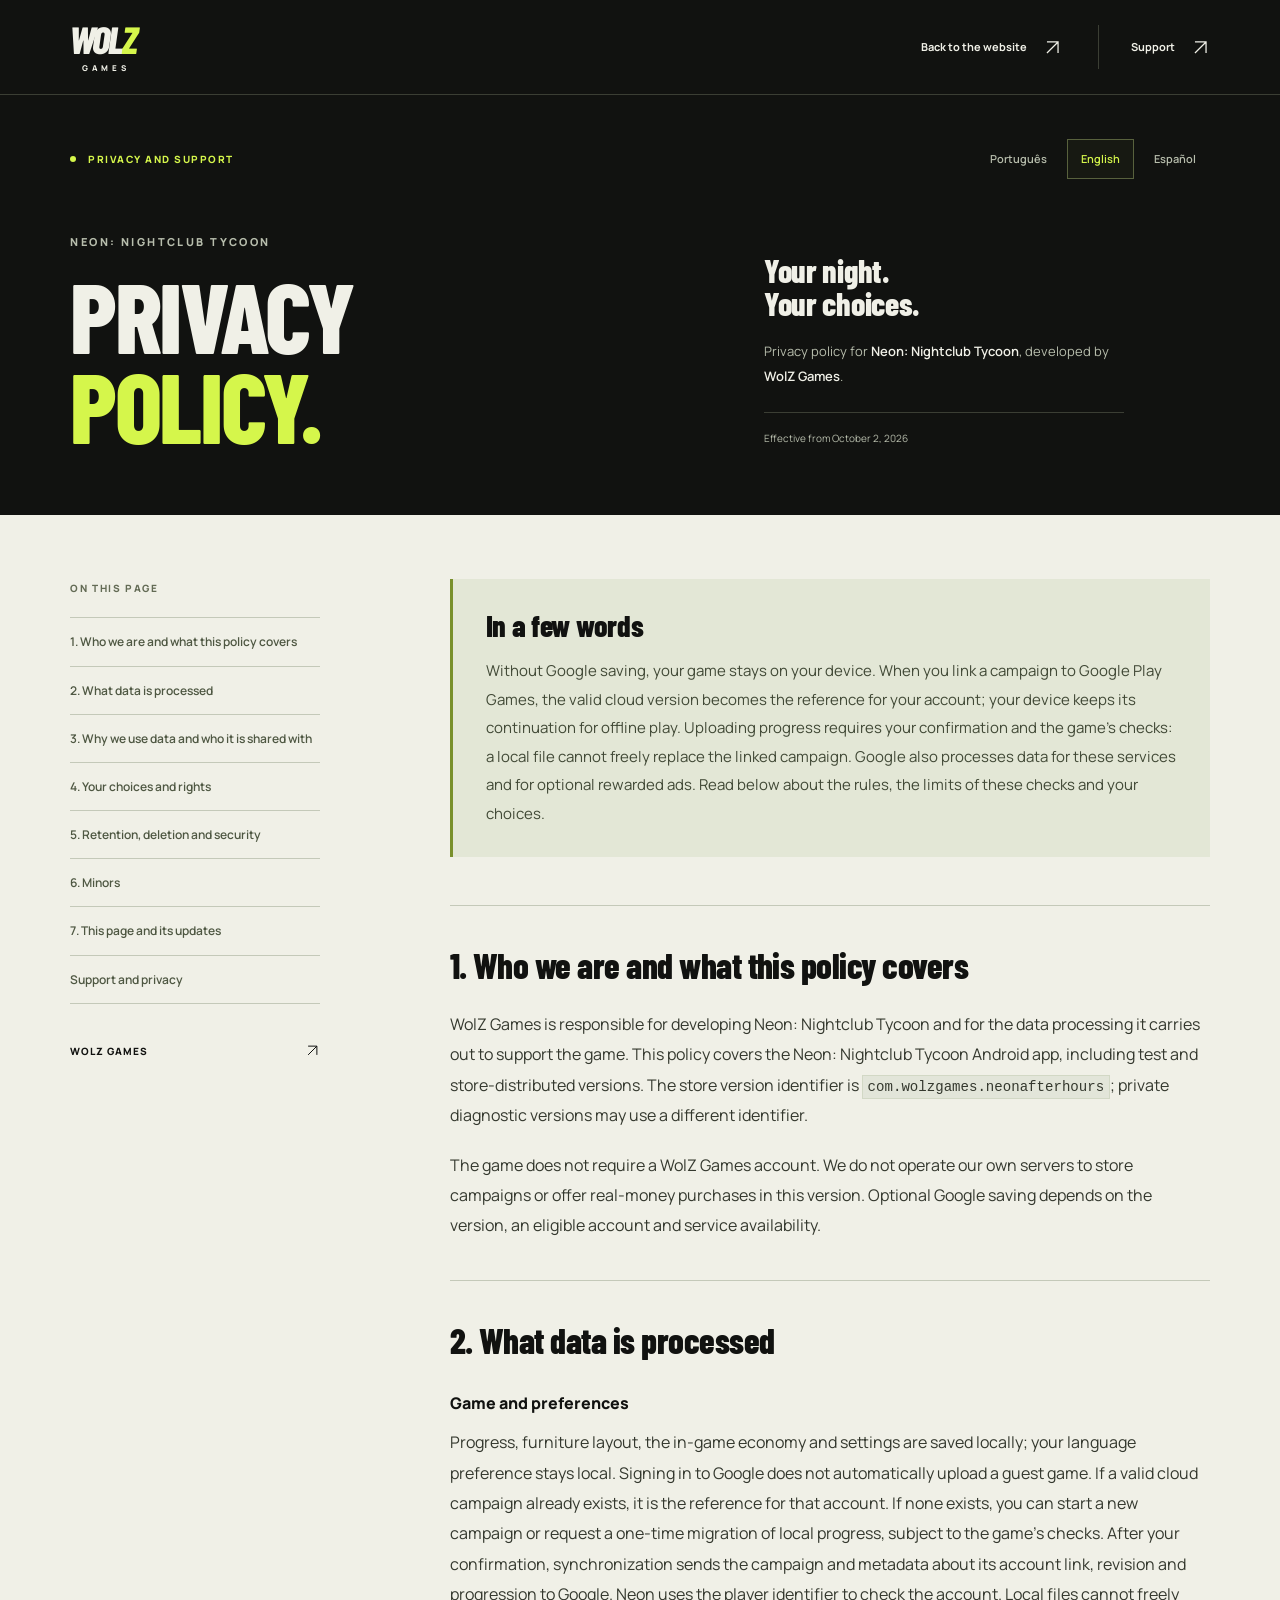
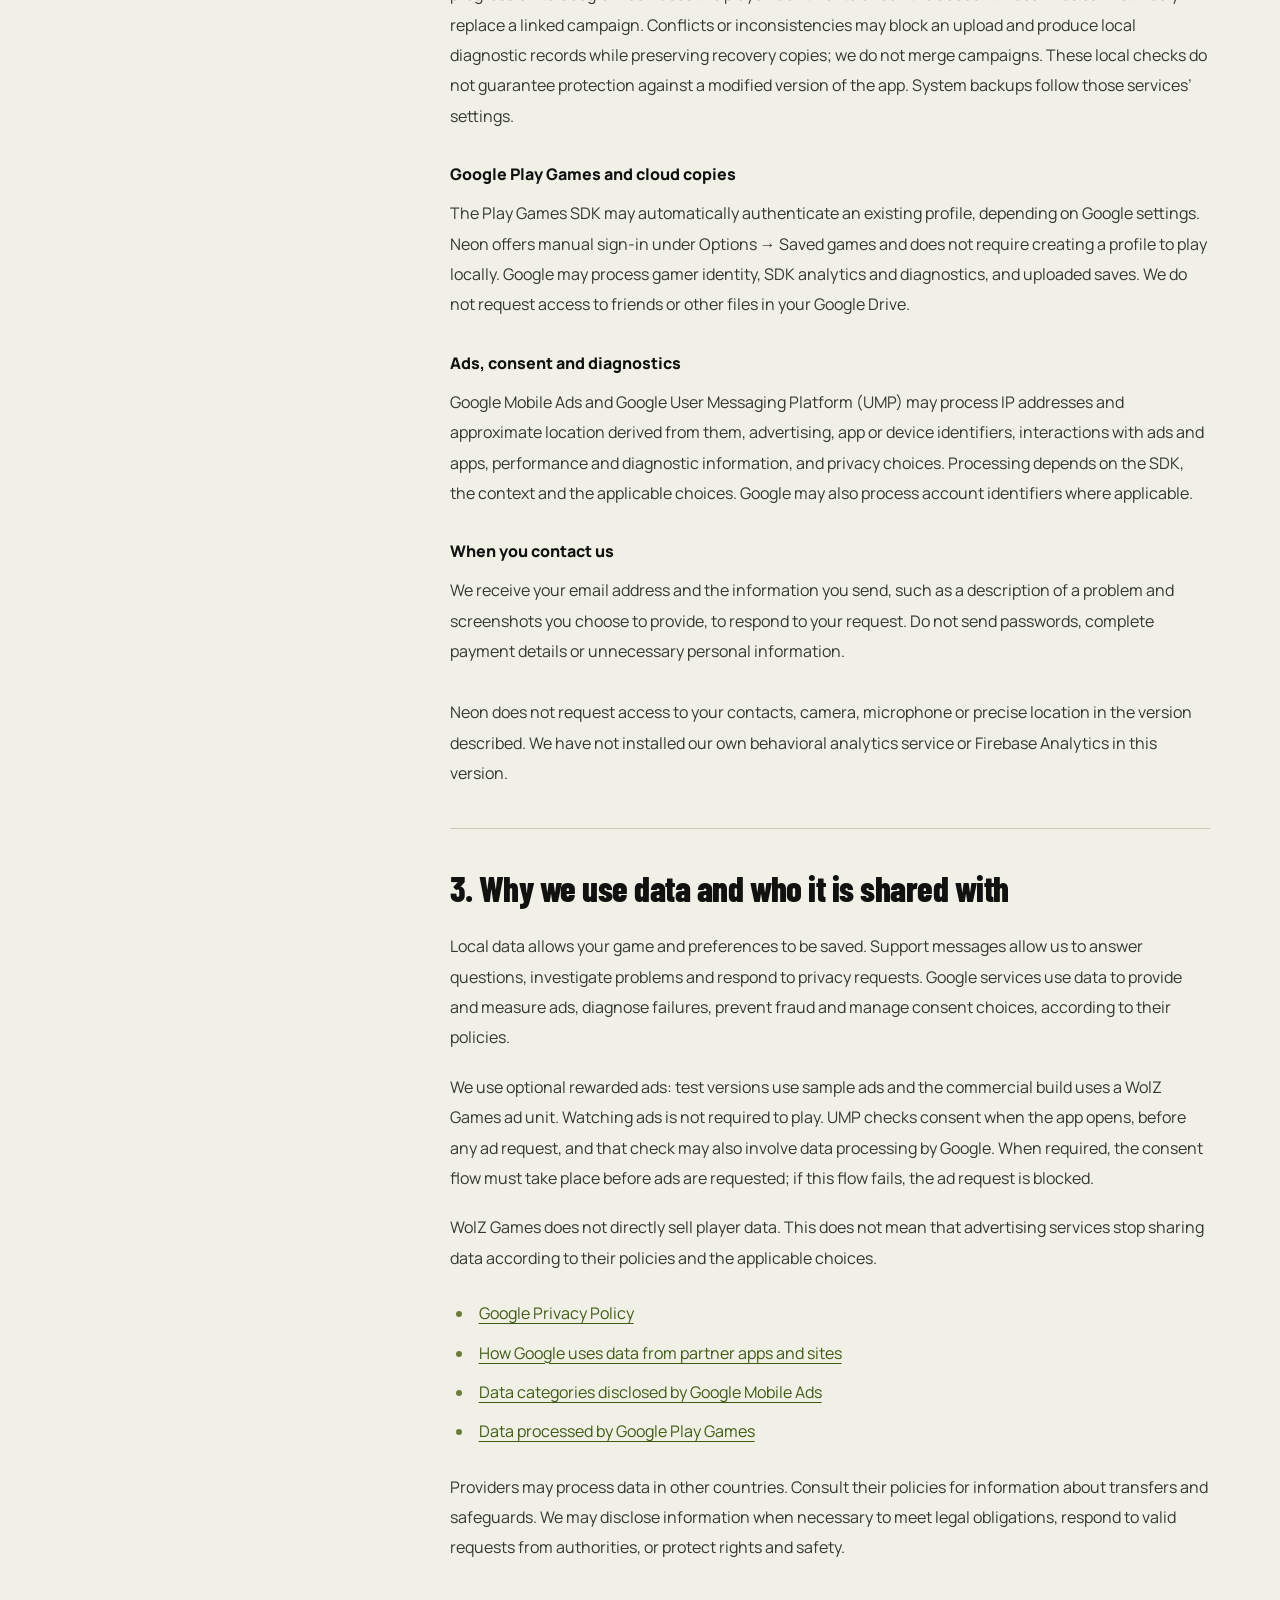
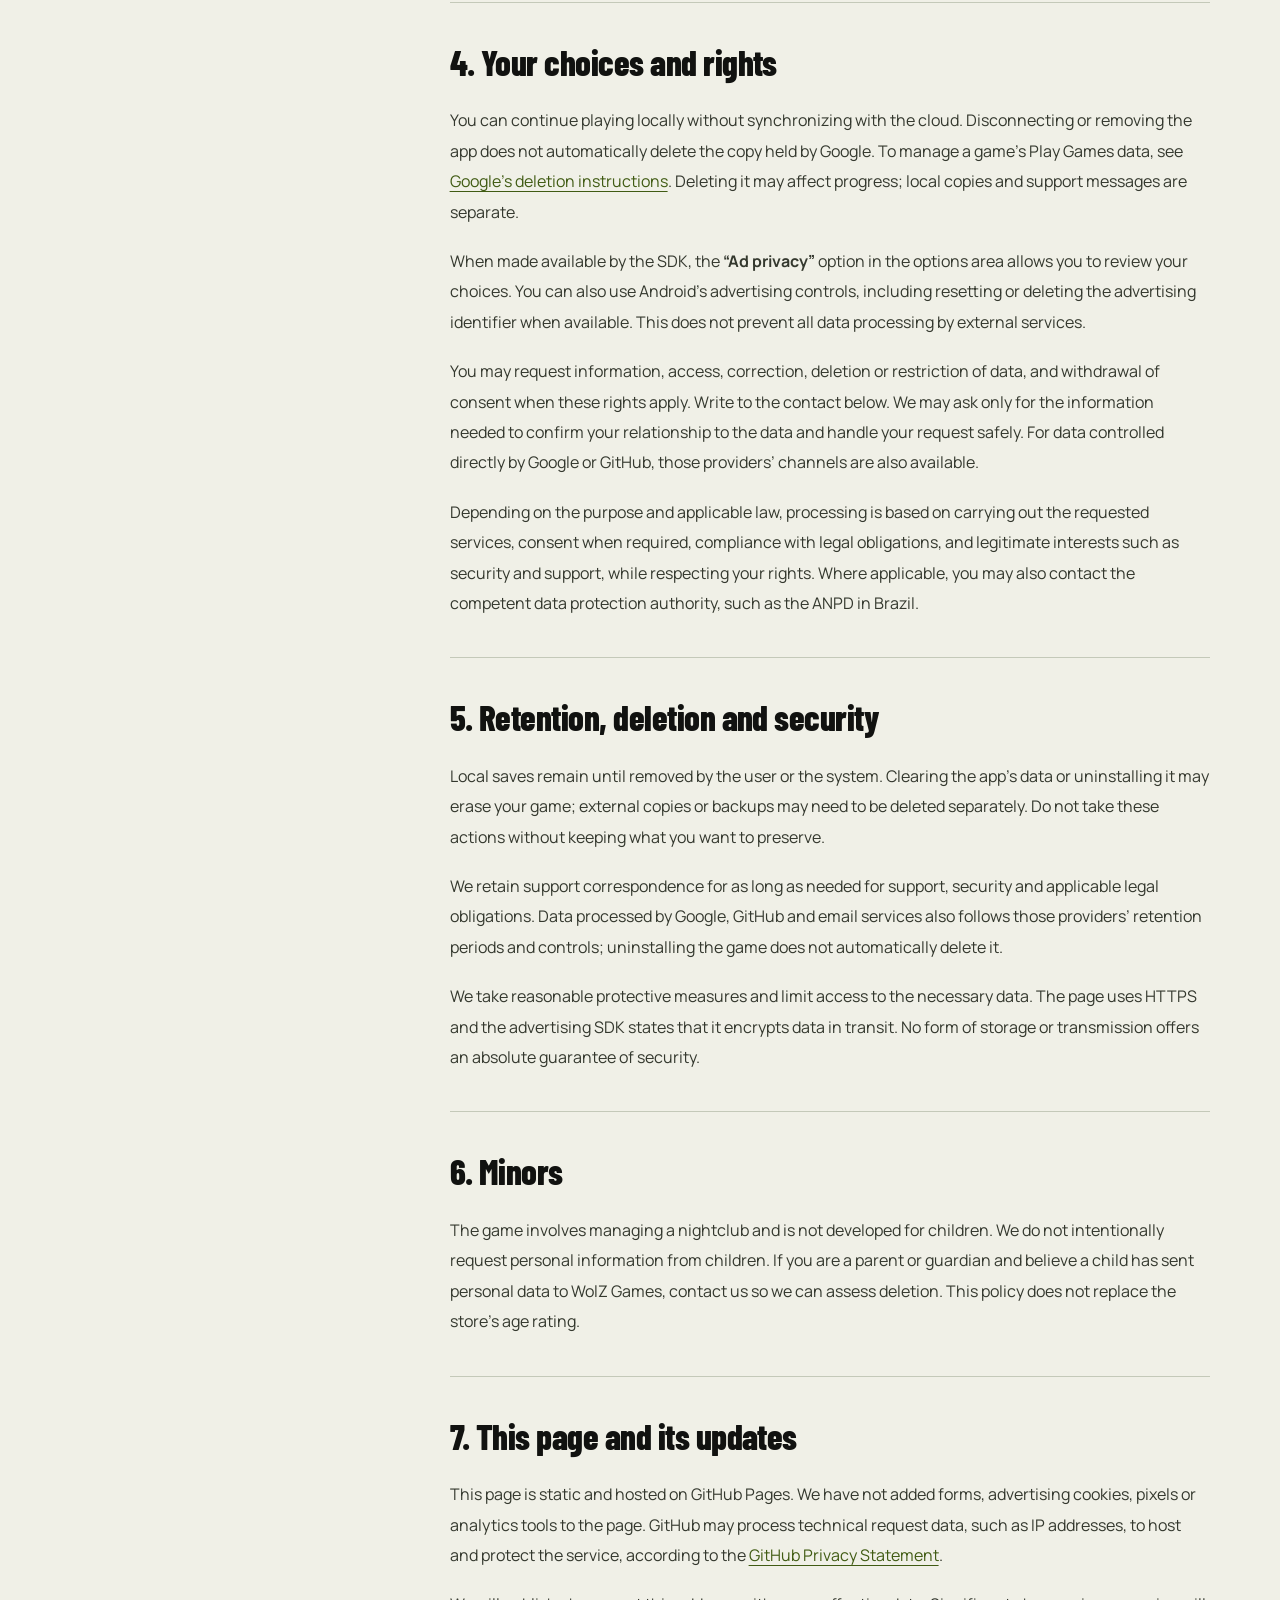
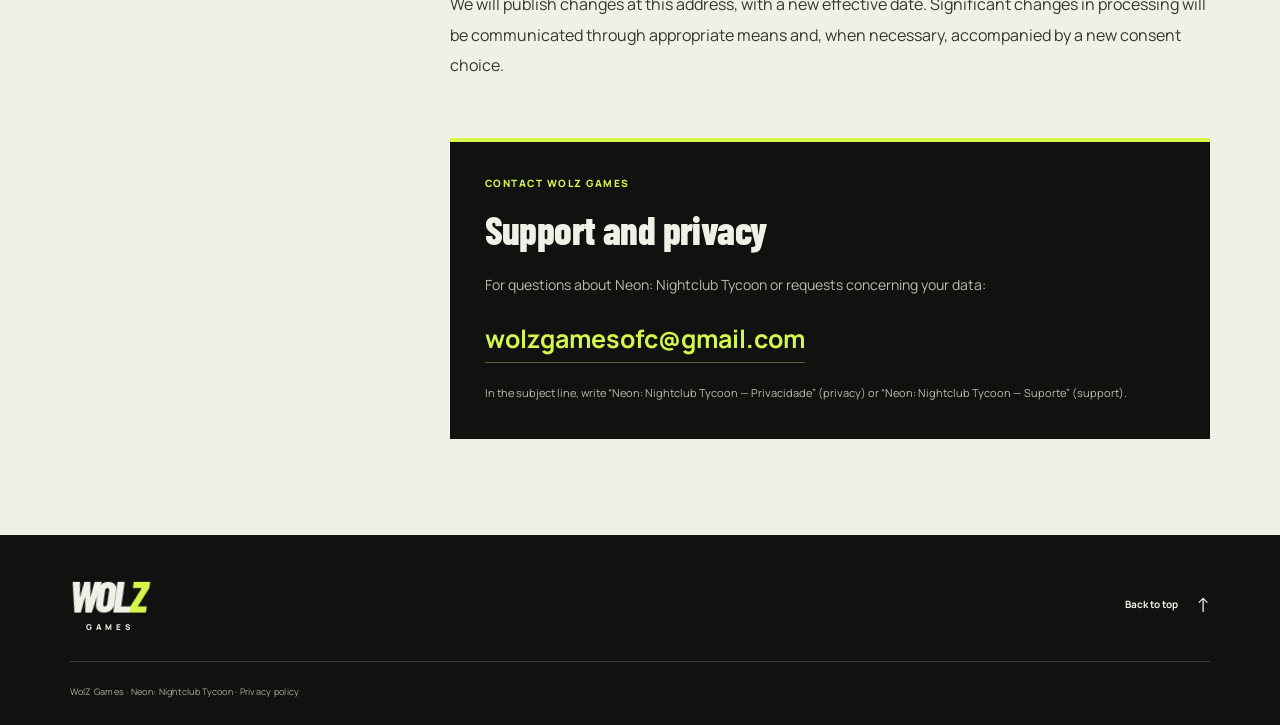
==== commit 04930642: "Update game name in all privacy languages" ====
--- a/en.html
+++ b/en.html
@@ -3,10 +3,10 @@
 <head>
   <meta charset="utf-8">
   <meta name="viewport" content="width=device-width,initial-scale=1">
-  <meta name="description" content="Privacy policy for Neon Afterhours by WolZ Games. Data, ads, your choices and contact.">
+  <meta name="description" content="Privacy policy for Neon: Nightclub Tycoon by WolZ Games. Data, ads, your choices and contact.">
   <meta name="color-scheme" content="light">
   <meta name="theme-color" content="#111210">
-  <title>Privacy · Neon Afterhours · WolZ Games</title>
+  <title>Privacy · Neon: Nightclub Tycoon · WolZ Games</title>
   <link rel="canonical" href="https://wesley-dev1.github.io/neonafterhours-privacy/en.html">
   <link rel="alternate" hreflang="pt-BR" href="https://wesley-dev1.github.io/neonafterhours-privacy/">
   <link rel="alternate" hreflang="en" href="https://wesley-dev1.github.io/neonafterhours-privacy/en.html">
@@ -15,13 +15,13 @@
   <link rel="icon" href="https://wesley-dev1.github.io/assets/neon-icon.webp" type="image/webp">
   <link rel="preload" href="assets/fonts/barlow-condensed-800-latin.woff2" as="font" type="font/woff2" crossorigin>
   <link rel="preload" href="assets/fonts/manrope-latin.woff2" as="font" type="font/woff2" crossorigin>
-  <link rel="stylesheet" href="style.css">
+  <link rel="stylesheet" href="style.css?v=c54417be1d84">
 </head>
 <body id="top">
 <a class="skip" href="#policy">Skip to the policy</a>
 <header class="site-header"><div class="wrap header-inner"><a class="brand" href="https://wesley-dev1.github.io/" aria-label="WolZ Games, home"><span class="brand-word">WOL<span>Z</span></span><span class="brand-caption">GAMES</span></a><a class="header-back" href="https://wesley-dev1.github.io/">Back to the website<svg class="icon" viewBox="0 0 24 24" aria-hidden="true"><path d="M5 19 19 5M5 5h14v14"/></svg></a><a class="header-support" href="mailto:wolzgamesofc@gmail.com">Support<svg class="icon" viewBox="0 0 24 24" aria-hidden="true"><path d="M5 19 19 5M5 5h14v14"/></svg></a></div></header>
 <main id="policy" tabindex="-1">
-<div class="document-hero"><div class="wrap"><div class="hero-top"><p class="eyebrow">PRIVACY AND SUPPORT</p><nav aria-label="Language" class="languages"><a href="./" lang="pt-BR" hreflang="pt-BR">Português</a><a href="en.html" lang="en" hreflang="en" aria-current="page">English</a><a href="es.html" lang="es" hreflang="es">Español</a></nav></div><div class="hero-grid"><div><p class="document-game">NEON AFTERHOURS</p><h1>PRIVACY<br><span>POLICY.</span></h1></div><div class="hero-aside"><p class="hero-tagline">Your night.<br>Your choices.</p><p class="intro">Privacy policy for <strong>Neon Afterhours</strong>, developed by <strong>WolZ Games</strong>.</p><p class="updated">Effective from October 2, 2026</p></div></div></div></div>
+<div class="document-hero"><div class="wrap"><div class="hero-top"><p class="eyebrow">PRIVACY AND SUPPORT</p><nav aria-label="Language" class="languages"><a href="./" lang="pt-BR" hreflang="pt-BR">Português</a><a href="en.html" lang="en" hreflang="en" aria-current="page">English</a><a href="es.html" lang="es" hreflang="es">Español</a></nav></div><div class="hero-grid"><div><p class="document-game">NEON: NIGHTCLUB TYCOON</p><h1>PRIVACY<br><span>POLICY.</span></h1></div><div class="hero-aside"><p class="hero-tagline">Your night.<br>Your choices.</p><p class="intro">Privacy policy for <strong>Neon: Nightclub Tycoon</strong>, developed by <strong>WolZ Games</strong>.</p><p class="updated">Effective from October 2, 2026</p></div></div></div></div>
 <div class="wrap reading-layout">
 <aside class="desktop-toc"><div class="toc-inner"><p class="toc-label">On this page</p><nav aria-label="On this page"><a href="#about">1. Who we are and what this policy covers</a>
 <a href="#data">2. What data is processed</a>
@@ -41,17 +41,17 @@
 <a href="#contact">Support and privacy</a></nav></details>
 <article class="policy-copy" aria-label="Privacy policy">
 <aside class="summary"><strong>In a few words</strong><p>Without Google saving, your game stays on your device. When you link a campaign to Google Play Games, the valid cloud version becomes the reference for your account; your device keeps its continuation for offline play. Uploading progress requires your confirmation and the game's checks: a local file cannot freely replace the linked campaign. Google also processes data for these services and for optional rewarded ads. Read below about the rules, the limits of these checks and your choices.</p></aside>
-<section id="about"><h2>1. Who we are and what this policy covers</h2><p>WolZ Games is responsible for developing Neon Afterhours and for the data processing it carries out to support the game. This policy covers the Neon Afterhours Android app, including test and store-distributed versions. The store version identifier is <code>com.wolzgames.neonafterhours</code>; private diagnostic versions may use a different identifier.</p><p>The game does not require a WolZ Games account. We do not operate our own servers to store campaigns or offer real-money purchases in this version. Optional Google saving depends on the version, an eligible account and service availability.</p></section>
+<section id="about"><h2>1. Who we are and what this policy covers</h2><p>WolZ Games is responsible for developing Neon: Nightclub Tycoon and for the data processing it carries out to support the game. This policy covers the Neon: Nightclub Tycoon Android app, including test and store-distributed versions. The store version identifier is <code>com.wolzgames.neonafterhours</code>; private diagnostic versions may use a different identifier.</p><p>The game does not require a WolZ Games account. We do not operate our own servers to store campaigns or offer real-money purchases in this version. Optional Google saving depends on the version, an eligible account and service availability.</p></section>
 <section id="data"><h2>2. What data is processed</h2><div class="item"><h3>Game and preferences</h3><p>Progress, furniture layout, the in-game economy and settings are saved locally; your language preference stays local. Signing in to Google does not automatically upload a guest game. If a valid cloud campaign already exists, it is the reference for that account. If none exists, you can start a new campaign or request a one-time migration of local progress, subject to the game’s checks. After your confirmation, synchronization sends the campaign and metadata about its account link, revision and progression to Google. Neon uses the player identifier to check the account. Local files cannot freely replace a linked campaign. Conflicts or inconsistencies may block an upload and produce local diagnostic records while preserving recovery copies; we do not merge campaigns. These local checks do not guarantee protection against a modified version of the app. System backups follow those services’ settings.</p></div><div class="item"><h3>Google Play Games and cloud copies</h3><p>The Play Games SDK may automatically authenticate an existing profile, depending on Google settings. Neon offers manual sign-in under Options → Saved games and does not require creating a profile to play locally. Google may process gamer identity, SDK analytics and diagnostics, and uploaded saves. We do not request access to friends or other files in your Google Drive.</p></div><div class="item"><h3>Ads, consent and diagnostics</h3><p>Google Mobile Ads and Google User Messaging Platform (UMP) may process IP addresses and approximate location derived from them, advertising, app or device identifiers, interactions with ads and apps, performance and diagnostic information, and privacy choices. Processing depends on the SDK, the context and the applicable choices. Google may also process account identifiers where applicable.</p></div><div class="item"><h3>When you contact us</h3><p>We receive your email address and the information you send, such as a description of a problem and screenshots you choose to provide, to respond to your request. Do not send passwords, complete payment details or unnecessary personal information.</p></div><p>Neon does not request access to your contacts, camera, microphone or precise location in the version described. We have not installed our own behavioral analytics service or Firebase Analytics in this version.</p></section>
 <section id="ads"><h2>3. Why we use data and who it is shared with</h2><p>Local data allows your game and preferences to be saved. Support messages allow us to answer questions, investigate problems and respond to privacy requests. Google services use data to provide and measure ads, diagnose failures, prevent fraud and manage consent choices, according to their policies.</p><p>We use optional rewarded ads: test versions use sample ads and the commercial build uses a WolZ Games ad unit. Watching ads is not required to play. UMP checks consent when the app opens, before any ad request, and that check may also involve data processing by Google. When required, the consent flow must take place before ads are requested; if this flow fails, the ad request is blocked.</p><p>WolZ Games does not directly sell player data. This does not mean that advertising services stop sharing data according to their policies and the applicable choices.</p><ul><li><a href="https://policies.google.com/privacy">Google Privacy Policy</a></li><li><a href="https://policies.google.com/technologies/partner-sites">How Google uses data from partner apps and sites</a></li><li><a href="https://developers.google.com/admob/android/privacy/play-data-disclosure">Data categories disclosed by Google Mobile Ads</a></li><li><a href="https://developer.android.com/games/pgs/data-collection">Data processed by Google Play Games</a></li></ul><p>Providers may process data in other countries. Consult their policies for information about transfers and safeguards. We may disclose information when necessary to meet legal obligations, respond to valid requests from authorities, or protect rights and safety.</p></section>
 <section id="choices"><h2>4. Your choices and rights</h2><p>You can continue playing locally without synchronizing with the cloud. Disconnecting or removing the app does not automatically delete the copy held by Google. To manage a game’s Play Games data, see <a href="https://support.google.com/googleplay/answer/9130646">Google’s deletion instructions</a>. Deleting it may affect progress; local copies and support messages are separate.</p><p>When made available by the SDK, the <strong>“Ad privacy”</strong> option in the options area allows you to review your choices. You can also use Android’s advertising controls, including resetting or deleting the advertising identifier when available. This does not prevent all data processing by external services.</p><p>You may request information, access, correction, deletion or restriction of data, and withdrawal of consent when these rights apply. Write to the contact below. We may ask only for the information needed to confirm your relationship to the data and handle your request safely. For data controlled directly by Google or GitHub, those providers’ channels are also available.</p><p>Depending on the purpose and applicable law, processing is based on carrying out the requested services, consent when required, compliance with legal obligations, and legitimate interests such as security and support, while respecting your rights. Where applicable, you may also contact the competent data protection authority, such as the ANPD in Brazil.</p></section>
 <section id="security"><h2>5. Retention, deletion and security</h2><p>Local saves remain until removed by the user or the system. Clearing the app’s data or uninstalling it may erase your game; external copies or backups may need to be deleted separately. Do not take these actions without keeping what you want to preserve.</p><p>We retain support correspondence for as long as needed for support, security and applicable legal obligations. Data processed by Google, GitHub and email services also follows those providers’ retention periods and controls; uninstalling the game does not automatically delete it.</p><p>We take reasonable protective measures and limit access to the necessary data. The page uses HTTPS and the advertising SDK states that it encrypts data in transit. No form of storage or transmission offers an absolute guarantee of security.</p></section>
 <section id="minors"><h2>6. Minors</h2><p>The game involves managing a nightclub and is not developed for children. We do not intentionally request personal information from children. If you are a parent or guardian and believe a child has sent personal data to WolZ Games, contact us so we can assess deletion. This policy does not replace the store’s age rating.</p></section>
 <section id="updates"><h2>7. This page and its updates</h2><p>This page is static and hosted on GitHub Pages. We have not added forms, advertising cookies, pixels or analytics tools to the page. GitHub may process technical request data, such as IP addresses, to host and protect the service, according to the <a href="https://docs.github.com/en/site-policy/privacy-policies/github-general-privacy-statement">GitHub Privacy Statement</a>.</p><p>We will publish changes at this address, with a new effective date. Significant changes in processing will be communicated through appropriate means and, when necessary, accompanied by a new consent choice.</p></section>
-<section id="contact" class="contact"><p class="eyebrow">CONTACT WOLZ GAMES</p><h2>Support and privacy</h2><p>For questions about Neon Afterhours or requests concerning your data:</p><a class="email" href="mailto:wolzgamesofc@gmail.com">wolzgamesofc@gmail.com</a><p class="hint">In the subject line, write “Neon Afterhours — Privacidade” (privacy) or “Neon Afterhours — Suporte” (support).</p></section>
+<section id="contact" class="contact"><p class="eyebrow">CONTACT WOLZ GAMES</p><h2>Support and privacy</h2><p>For questions about Neon: Nightclub Tycoon or requests concerning your data:</p><a class="email" href="mailto:wolzgamesofc@gmail.com">wolzgamesofc@gmail.com</a><p class="hint">In the subject line, write “Neon: Nightclub Tycoon — Privacidade” (privacy) or “Neon: Nightclub Tycoon — Suporte” (support).</p></section>
 </article></div>
 </div>
 </main>
-<footer class="site-footer"><div class="wrap"><div class="footer-top"><a class="brand" href="https://wesley-dev1.github.io/" aria-label="WolZ Games, home"><span class="brand-word">WOL<span>Z</span></span><span class="brand-caption">GAMES</span></a><a class="footer-back" href="#top">Back to top<span aria-hidden="true">↑</span></a></div><p class="footer-note">WolZ Games · Neon Afterhours · Privacy policy</p></div></footer>
+<footer class="site-footer"><div class="wrap"><div class="footer-top"><a class="brand" href="https://wesley-dev1.github.io/" aria-label="WolZ Games, home"><span class="brand-word">WOL<span>Z</span></span><span class="brand-caption">GAMES</span></a><a class="footer-back" href="#top">Back to top<span aria-hidden="true">↑</span></a></div><p class="footer-note">WolZ Games · Neon: Nightclub Tycoon · Privacy policy</p></div></footer>
 </body>
 </html>
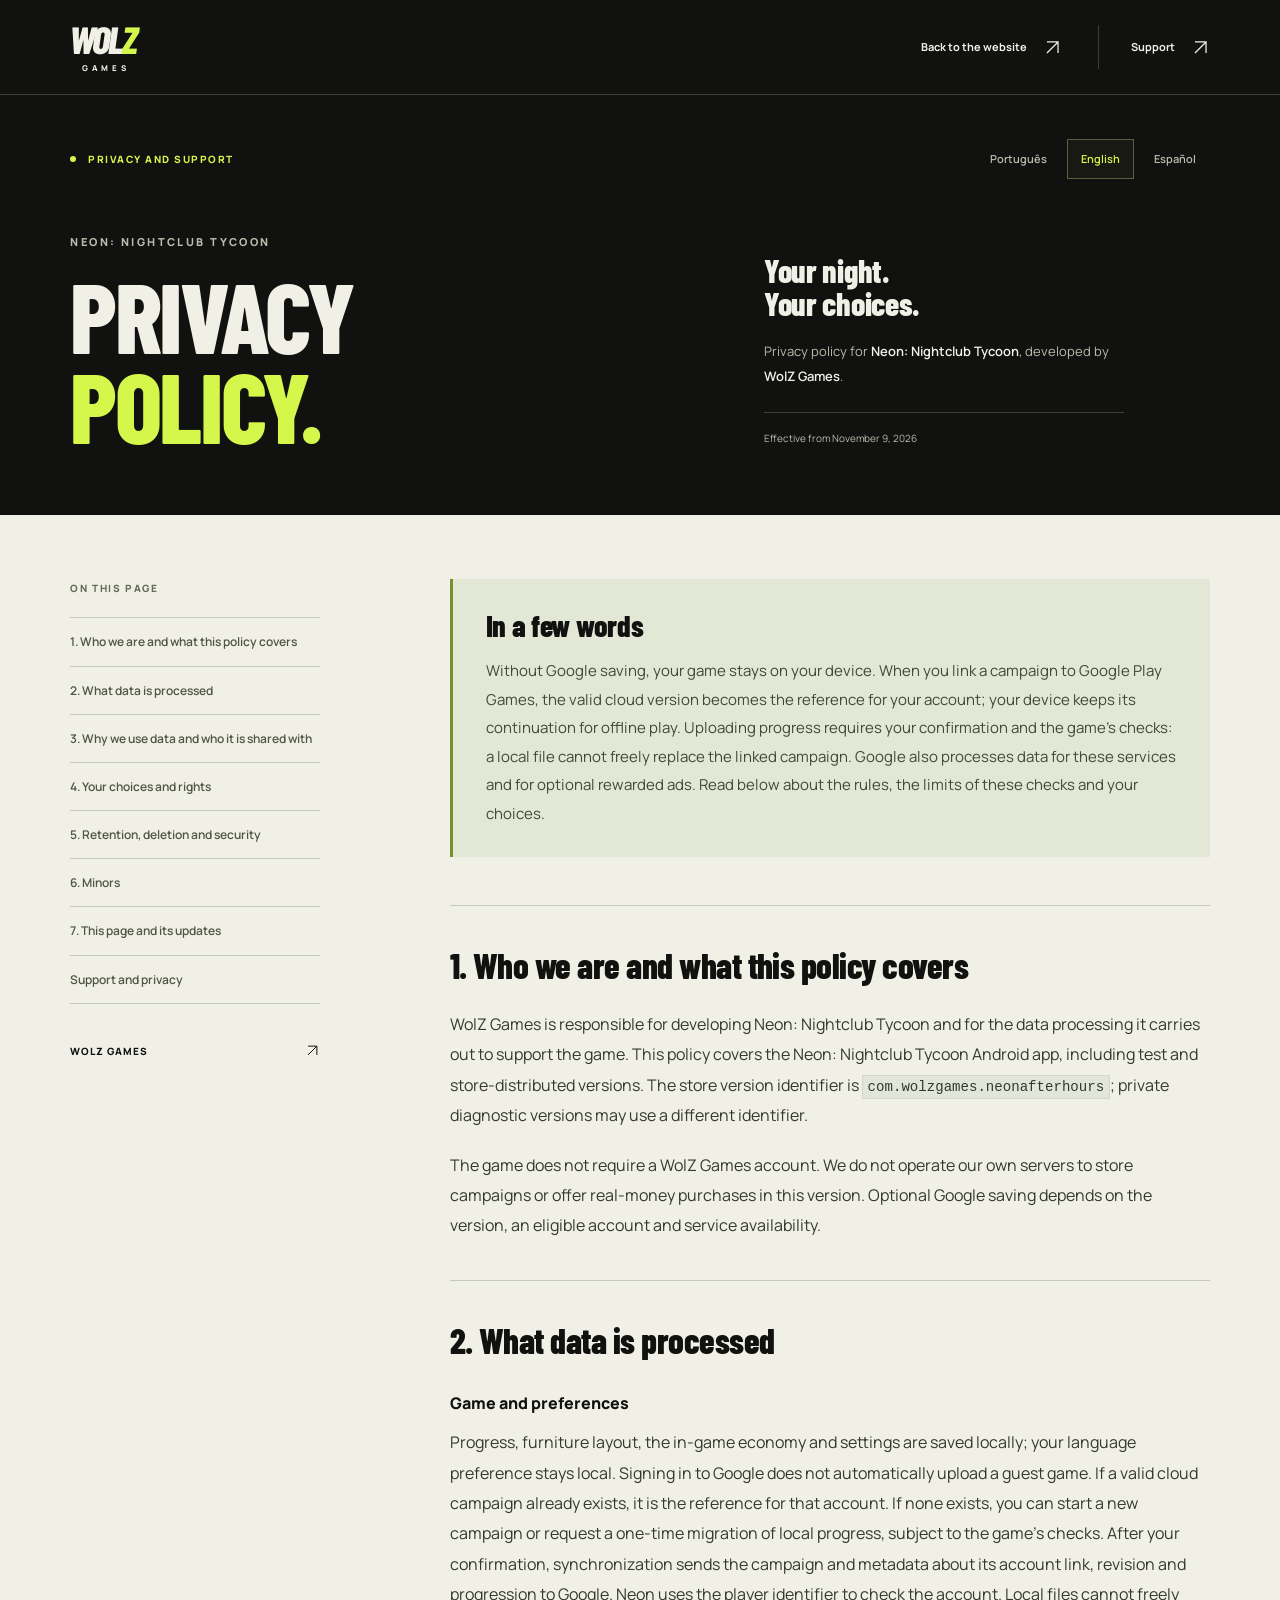
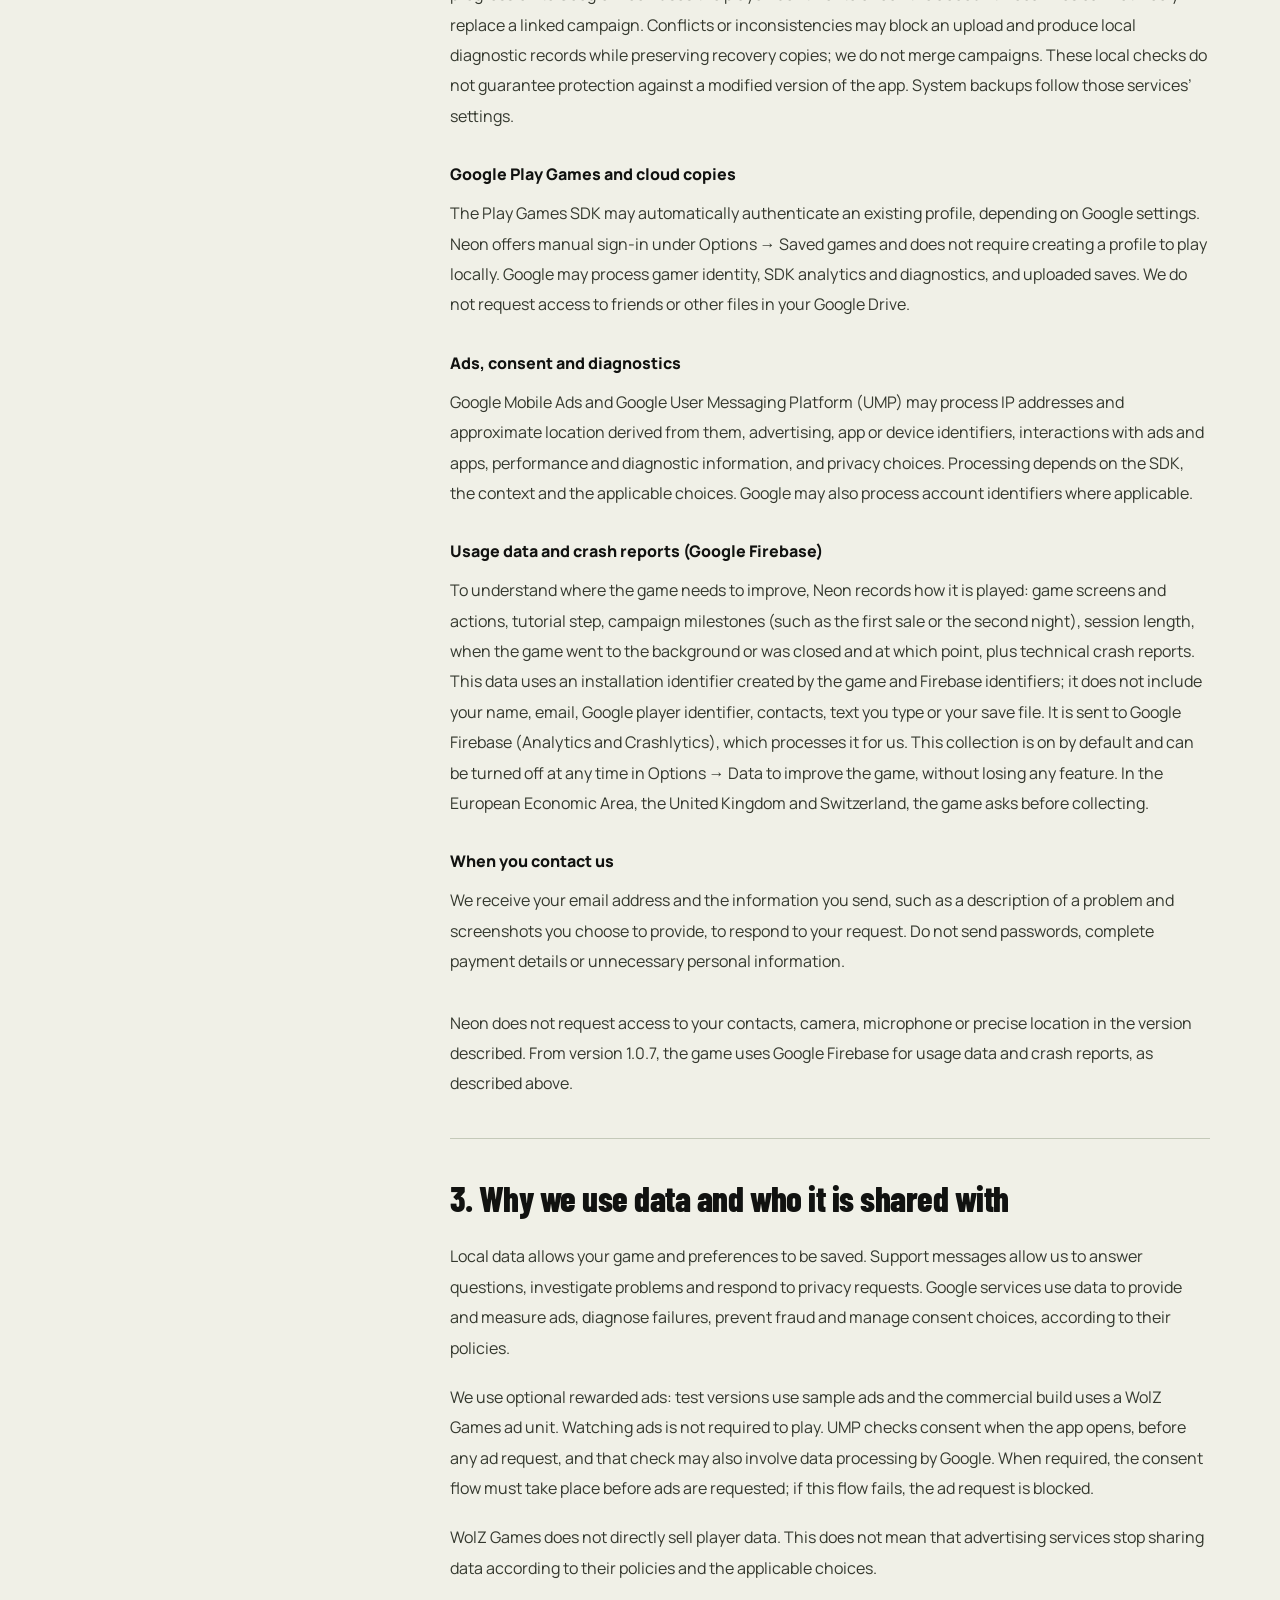
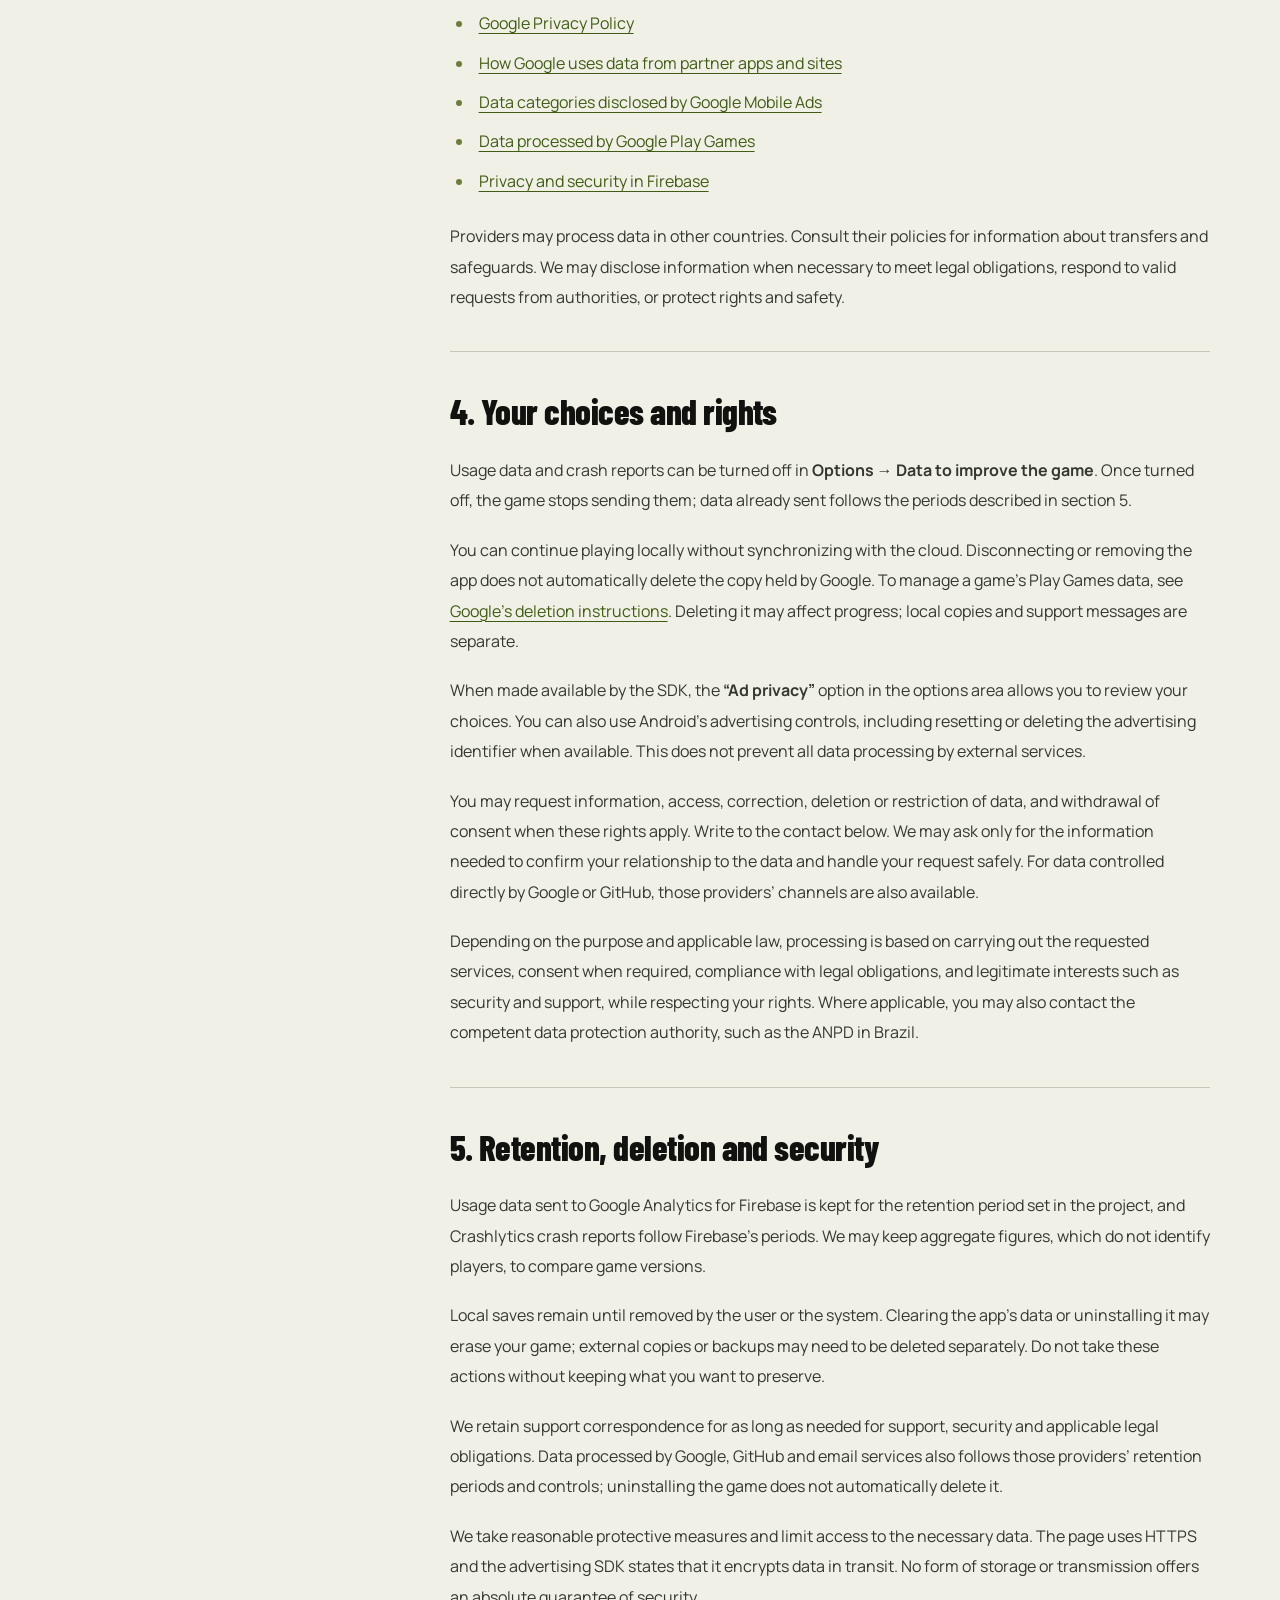
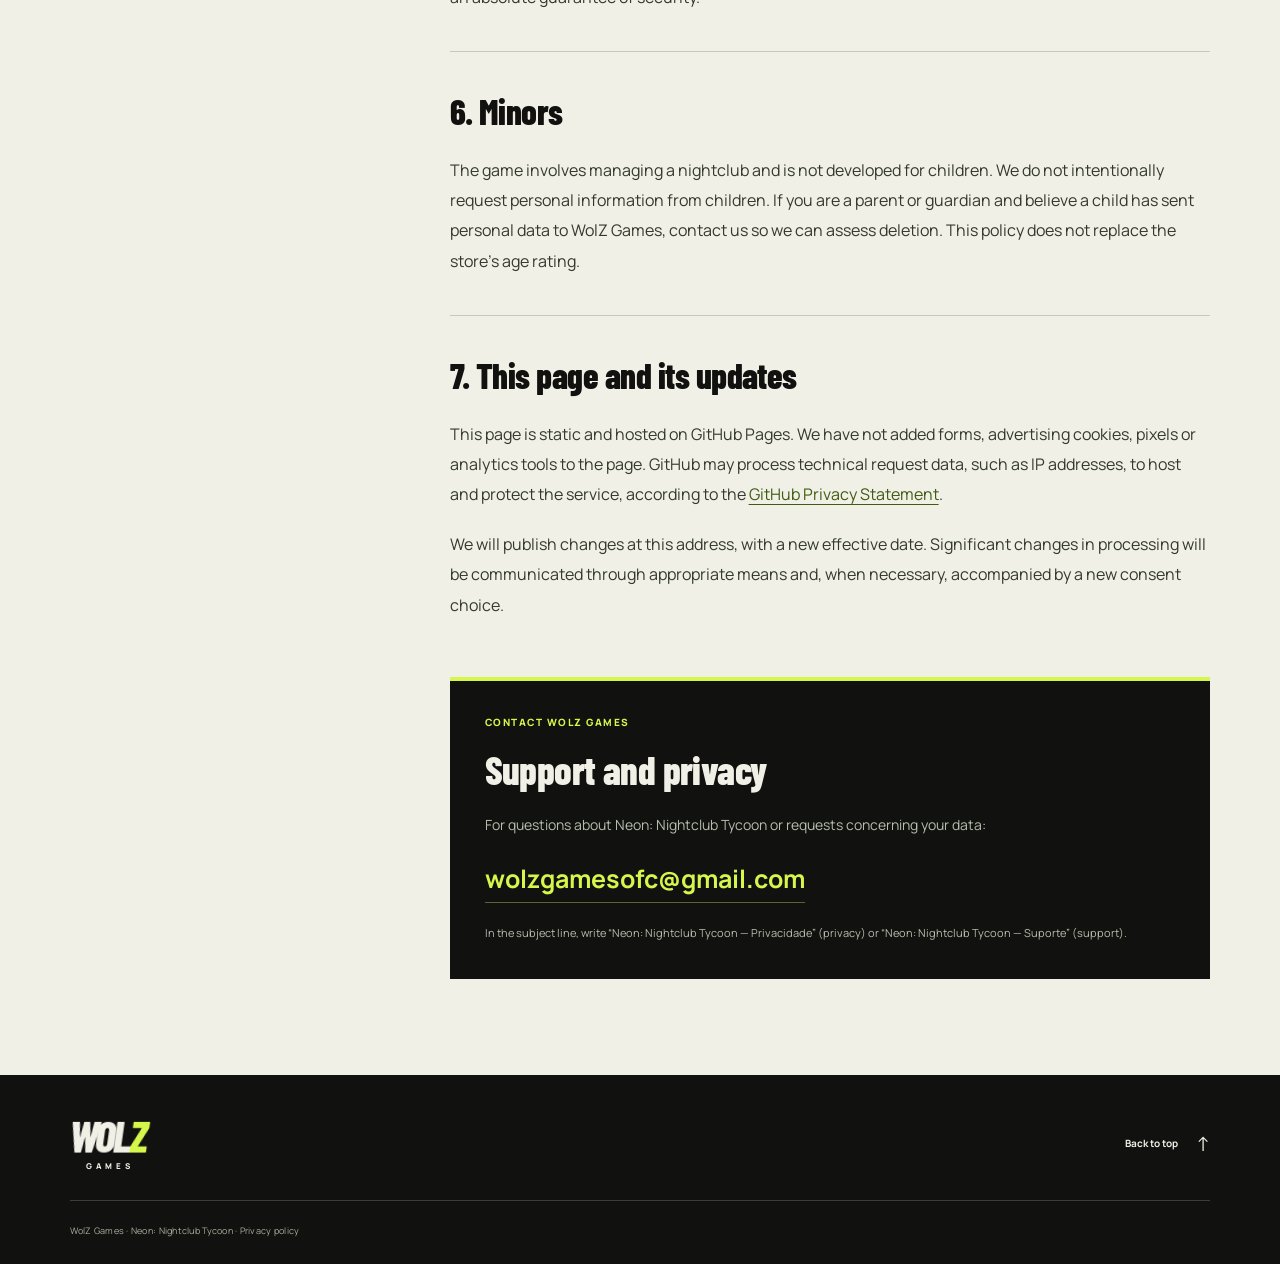
==== commit 7167fb99: "Disclose usage data and crash reports sent to Google Firebase From version 1.0.7 the game records sc" ====
--- a/en.html
+++ b/en.html
@@ -21,7 +21,7 @@
 <a class="skip" href="#policy">Skip to the policy</a>
 <header class="site-header"><div class="wrap header-inner"><a class="brand" href="https://wesley-dev1.github.io/" aria-label="WolZ Games, home"><span class="brand-word">WOL<span>Z</span></span><span class="brand-caption">GAMES</span></a><a class="header-back" href="https://wesley-dev1.github.io/">Back to the website<svg class="icon" viewBox="0 0 24 24" aria-hidden="true"><path d="M5 19 19 5M5 5h14v14"/></svg></a><a class="header-support" href="mailto:wolzgamesofc@gmail.com">Support<svg class="icon" viewBox="0 0 24 24" aria-hidden="true"><path d="M5 19 19 5M5 5h14v14"/></svg></a></div></header>
 <main id="policy" tabindex="-1">
-<div class="document-hero"><div class="wrap"><div class="hero-top"><p class="eyebrow">PRIVACY AND SUPPORT</p><nav aria-label="Language" class="languages"><a href="./" lang="pt-BR" hreflang="pt-BR">Português</a><a href="en.html" lang="en" hreflang="en" aria-current="page">English</a><a href="es.html" lang="es" hreflang="es">Español</a></nav></div><div class="hero-grid"><div><p class="document-game">NEON: NIGHTCLUB TYCOON</p><h1>PRIVACY<br><span>POLICY.</span></h1></div><div class="hero-aside"><p class="hero-tagline">Your night.<br>Your choices.</p><p class="intro">Privacy policy for <strong>Neon: Nightclub Tycoon</strong>, developed by <strong>WolZ Games</strong>.</p><p class="updated">Effective from October 2, 2026</p></div></div></div></div>
+<div class="document-hero"><div class="wrap"><div class="hero-top"><p class="eyebrow">PRIVACY AND SUPPORT</p><nav aria-label="Language" class="languages"><a href="./" lang="pt-BR" hreflang="pt-BR">Português</a><a href="en.html" lang="en" hreflang="en" aria-current="page">English</a><a href="es.html" lang="es" hreflang="es">Español</a></nav></div><div class="hero-grid"><div><p class="document-game">NEON: NIGHTCLUB TYCOON</p><h1>PRIVACY<br><span>POLICY.</span></h1></div><div class="hero-aside"><p class="hero-tagline">Your night.<br>Your choices.</p><p class="intro">Privacy policy for <strong>Neon: Nightclub Tycoon</strong>, developed by <strong>WolZ Games</strong>.</p><p class="updated">Effective from November 9, 2026</p></div></div></div></div>
 <div class="wrap reading-layout">
 <aside class="desktop-toc"><div class="toc-inner"><p class="toc-label">On this page</p><nav aria-label="On this page"><a href="#about">1. Who we are and what this policy covers</a>
 <a href="#data">2. What data is processed</a>
@@ -42,10 +42,10 @@
 <article class="policy-copy" aria-label="Privacy policy">
 <aside class="summary"><strong>In a few words</strong><p>Without Google saving, your game stays on your device. When you link a campaign to Google Play Games, the valid cloud version becomes the reference for your account; your device keeps its continuation for offline play. Uploading progress requires your confirmation and the game's checks: a local file cannot freely replace the linked campaign. Google also processes data for these services and for optional rewarded ads. Read below about the rules, the limits of these checks and your choices.</p></aside>
 <section id="about"><h2>1. Who we are and what this policy covers</h2><p>WolZ Games is responsible for developing Neon: Nightclub Tycoon and for the data processing it carries out to support the game. This policy covers the Neon: Nightclub Tycoon Android app, including test and store-distributed versions. The store version identifier is <code>com.wolzgames.neonafterhours</code>; private diagnostic versions may use a different identifier.</p><p>The game does not require a WolZ Games account. We do not operate our own servers to store campaigns or offer real-money purchases in this version. Optional Google saving depends on the version, an eligible account and service availability.</p></section>
-<section id="data"><h2>2. What data is processed</h2><div class="item"><h3>Game and preferences</h3><p>Progress, furniture layout, the in-game economy and settings are saved locally; your language preference stays local. Signing in to Google does not automatically upload a guest game. If a valid cloud campaign already exists, it is the reference for that account. If none exists, you can start a new campaign or request a one-time migration of local progress, subject to the game’s checks. After your confirmation, synchronization sends the campaign and metadata about its account link, revision and progression to Google. Neon uses the player identifier to check the account. Local files cannot freely replace a linked campaign. Conflicts or inconsistencies may block an upload and produce local diagnostic records while preserving recovery copies; we do not merge campaigns. These local checks do not guarantee protection against a modified version of the app. System backups follow those services’ settings.</p></div><div class="item"><h3>Google Play Games and cloud copies</h3><p>The Play Games SDK may automatically authenticate an existing profile, depending on Google settings. Neon offers manual sign-in under Options → Saved games and does not require creating a profile to play locally. Google may process gamer identity, SDK analytics and diagnostics, and uploaded saves. We do not request access to friends or other files in your Google Drive.</p></div><div class="item"><h3>Ads, consent and diagnostics</h3><p>Google Mobile Ads and Google User Messaging Platform (UMP) may process IP addresses and approximate location derived from them, advertising, app or device identifiers, interactions with ads and apps, performance and diagnostic information, and privacy choices. Processing depends on the SDK, the context and the applicable choices. Google may also process account identifiers where applicable.</p></div><div class="item"><h3>When you contact us</h3><p>We receive your email address and the information you send, such as a description of a problem and screenshots you choose to provide, to respond to your request. Do not send passwords, complete payment details or unnecessary personal information.</p></div><p>Neon does not request access to your contacts, camera, microphone or precise location in the version described. We have not installed our own behavioral analytics service or Firebase Analytics in this version.</p></section>
-<section id="ads"><h2>3. Why we use data and who it is shared with</h2><p>Local data allows your game and preferences to be saved. Support messages allow us to answer questions, investigate problems and respond to privacy requests. Google services use data to provide and measure ads, diagnose failures, prevent fraud and manage consent choices, according to their policies.</p><p>We use optional rewarded ads: test versions use sample ads and the commercial build uses a WolZ Games ad unit. Watching ads is not required to play. UMP checks consent when the app opens, before any ad request, and that check may also involve data processing by Google. When required, the consent flow must take place before ads are requested; if this flow fails, the ad request is blocked.</p><p>WolZ Games does not directly sell player data. This does not mean that advertising services stop sharing data according to their policies and the applicable choices.</p><ul><li><a href="https://policies.google.com/privacy">Google Privacy Policy</a></li><li><a href="https://policies.google.com/technologies/partner-sites">How Google uses data from partner apps and sites</a></li><li><a href="https://developers.google.com/admob/android/privacy/play-data-disclosure">Data categories disclosed by Google Mobile Ads</a></li><li><a href="https://developer.android.com/games/pgs/data-collection">Data processed by Google Play Games</a></li></ul><p>Providers may process data in other countries. Consult their policies for information about transfers and safeguards. We may disclose information when necessary to meet legal obligations, respond to valid requests from authorities, or protect rights and safety.</p></section>
-<section id="choices"><h2>4. Your choices and rights</h2><p>You can continue playing locally without synchronizing with the cloud. Disconnecting or removing the app does not automatically delete the copy held by Google. To manage a game’s Play Games data, see <a href="https://support.google.com/googleplay/answer/9130646">Google’s deletion instructions</a>. Deleting it may affect progress; local copies and support messages are separate.</p><p>When made available by the SDK, the <strong>“Ad privacy”</strong> option in the options area allows you to review your choices. You can also use Android’s advertising controls, including resetting or deleting the advertising identifier when available. This does not prevent all data processing by external services.</p><p>You may request information, access, correction, deletion or restriction of data, and withdrawal of consent when these rights apply. Write to the contact below. We may ask only for the information needed to confirm your relationship to the data and handle your request safely. For data controlled directly by Google or GitHub, those providers’ channels are also available.</p><p>Depending on the purpose and applicable law, processing is based on carrying out the requested services, consent when required, compliance with legal obligations, and legitimate interests such as security and support, while respecting your rights. Where applicable, you may also contact the competent data protection authority, such as the ANPD in Brazil.</p></section>
-<section id="security"><h2>5. Retention, deletion and security</h2><p>Local saves remain until removed by the user or the system. Clearing the app’s data or uninstalling it may erase your game; external copies or backups may need to be deleted separately. Do not take these actions without keeping what you want to preserve.</p><p>We retain support correspondence for as long as needed for support, security and applicable legal obligations. Data processed by Google, GitHub and email services also follows those providers’ retention periods and controls; uninstalling the game does not automatically delete it.</p><p>We take reasonable protective measures and limit access to the necessary data. The page uses HTTPS and the advertising SDK states that it encrypts data in transit. No form of storage or transmission offers an absolute guarantee of security.</p></section>
+<section id="data"><h2>2. What data is processed</h2><div class="item"><h3>Game and preferences</h3><p>Progress, furniture layout, the in-game economy and settings are saved locally; your language preference stays local. Signing in to Google does not automatically upload a guest game. If a valid cloud campaign already exists, it is the reference for that account. If none exists, you can start a new campaign or request a one-time migration of local progress, subject to the game’s checks. After your confirmation, synchronization sends the campaign and metadata about its account link, revision and progression to Google. Neon uses the player identifier to check the account. Local files cannot freely replace a linked campaign. Conflicts or inconsistencies may block an upload and produce local diagnostic records while preserving recovery copies; we do not merge campaigns. These local checks do not guarantee protection against a modified version of the app. System backups follow those services’ settings.</p></div><div class="item"><h3>Google Play Games and cloud copies</h3><p>The Play Games SDK may automatically authenticate an existing profile, depending on Google settings. Neon offers manual sign-in under Options → Saved games and does not require creating a profile to play locally. Google may process gamer identity, SDK analytics and diagnostics, and uploaded saves. We do not request access to friends or other files in your Google Drive.</p></div><div class="item"><h3>Ads, consent and diagnostics</h3><p>Google Mobile Ads and Google User Messaging Platform (UMP) may process IP addresses and approximate location derived from them, advertising, app or device identifiers, interactions with ads and apps, performance and diagnostic information, and privacy choices. Processing depends on the SDK, the context and the applicable choices. Google may also process account identifiers where applicable.</p></div><div class="item"><h3>Usage data and crash reports (Google Firebase)</h3><p>To understand where the game needs to improve, Neon records how it is played: game screens and actions, tutorial step, campaign milestones (such as the first sale or the second night), session length, when the game went to the background or was closed and at which point, plus technical crash reports. This data uses an installation identifier created by the game and Firebase identifiers; it does not include your name, email, Google player identifier, contacts, text you type or your save file. It is sent to Google Firebase (Analytics and Crashlytics), which processes it for us. This collection is on by default and can be turned off at any time in Options → Data to improve the game, without losing any feature. In the European Economic Area, the United Kingdom and Switzerland, the game asks before collecting.</p></div><div class="item"><h3>When you contact us</h3><p>We receive your email address and the information you send, such as a description of a problem and screenshots you choose to provide, to respond to your request. Do not send passwords, complete payment details or unnecessary personal information.</p></div><p>Neon does not request access to your contacts, camera, microphone or precise location in the version described. From version 1.0.7, the game uses Google Firebase for usage data and crash reports, as described above.</p></section>
+<section id="ads"><h2>3. Why we use data and who it is shared with</h2><p>Local data allows your game and preferences to be saved. Support messages allow us to answer questions, investigate problems and respond to privacy requests. Google services use data to provide and measure ads, diagnose failures, prevent fraud and manage consent choices, according to their policies.</p><p>We use optional rewarded ads: test versions use sample ads and the commercial build uses a WolZ Games ad unit. Watching ads is not required to play. UMP checks consent when the app opens, before any ad request, and that check may also involve data processing by Google. When required, the consent flow must take place before ads are requested; if this flow fails, the ad request is blocked.</p><p>WolZ Games does not directly sell player data. This does not mean that advertising services stop sharing data according to their policies and the applicable choices.</p><ul><li><a href="https://policies.google.com/privacy">Google Privacy Policy</a></li><li><a href="https://policies.google.com/technologies/partner-sites">How Google uses data from partner apps and sites</a></li><li><a href="https://developers.google.com/admob/android/privacy/play-data-disclosure">Data categories disclosed by Google Mobile Ads</a></li><li><a href="https://developer.android.com/games/pgs/data-collection">Data processed by Google Play Games</a></li><li><a href="https://firebase.google.com/support/privacy">Privacy and security in Firebase</a></li></ul><p>Providers may process data in other countries. Consult their policies for information about transfers and safeguards. We may disclose information when necessary to meet legal obligations, respond to valid requests from authorities, or protect rights and safety.</p></section>
+<section id="choices"><h2>4. Your choices and rights</h2><p>Usage data and crash reports can be turned off in <strong>Options → Data to improve the game</strong>. Once turned off, the game stops sending them; data already sent follows the periods described in section 5.</p><p>You can continue playing locally without synchronizing with the cloud. Disconnecting or removing the app does not automatically delete the copy held by Google. To manage a game’s Play Games data, see <a href="https://support.google.com/googleplay/answer/9130646">Google’s deletion instructions</a>. Deleting it may affect progress; local copies and support messages are separate.</p><p>When made available by the SDK, the <strong>“Ad privacy”</strong> option in the options area allows you to review your choices. You can also use Android’s advertising controls, including resetting or deleting the advertising identifier when available. This does not prevent all data processing by external services.</p><p>You may request information, access, correction, deletion or restriction of data, and withdrawal of consent when these rights apply. Write to the contact below. We may ask only for the information needed to confirm your relationship to the data and handle your request safely. For data controlled directly by Google or GitHub, those providers’ channels are also available.</p><p>Depending on the purpose and applicable law, processing is based on carrying out the requested services, consent when required, compliance with legal obligations, and legitimate interests such as security and support, while respecting your rights. Where applicable, you may also contact the competent data protection authority, such as the ANPD in Brazil.</p></section>
+<section id="security"><h2>5. Retention, deletion and security</h2><p>Usage data sent to Google Analytics for Firebase is kept for the retention period set in the project, and Crashlytics crash reports follow Firebase's periods. We may keep aggregate figures, which do not identify players, to compare game versions.</p><p>Local saves remain until removed by the user or the system. Clearing the app’s data or uninstalling it may erase your game; external copies or backups may need to be deleted separately. Do not take these actions without keeping what you want to preserve.</p><p>We retain support correspondence for as long as needed for support, security and applicable legal obligations. Data processed by Google, GitHub and email services also follows those providers’ retention periods and controls; uninstalling the game does not automatically delete it.</p><p>We take reasonable protective measures and limit access to the necessary data. The page uses HTTPS and the advertising SDK states that it encrypts data in transit. No form of storage or transmission offers an absolute guarantee of security.</p></section>
 <section id="minors"><h2>6. Minors</h2><p>The game involves managing a nightclub and is not developed for children. We do not intentionally request personal information from children. If you are a parent or guardian and believe a child has sent personal data to WolZ Games, contact us so we can assess deletion. This policy does not replace the store’s age rating.</p></section>
 <section id="updates"><h2>7. This page and its updates</h2><p>This page is static and hosted on GitHub Pages. We have not added forms, advertising cookies, pixels or analytics tools to the page. GitHub may process technical request data, such as IP addresses, to host and protect the service, according to the <a href="https://docs.github.com/en/site-policy/privacy-policies/github-general-privacy-statement">GitHub Privacy Statement</a>.</p><p>We will publish changes at this address, with a new effective date. Significant changes in processing will be communicated through appropriate means and, when necessary, accompanied by a new consent choice.</p></section>
 <section id="contact" class="contact"><p class="eyebrow">CONTACT WOLZ GAMES</p><h2>Support and privacy</h2><p>For questions about Neon: Nightclub Tycoon or requests concerning your data:</p><a class="email" href="mailto:wolzgamesofc@gmail.com">wolzgamesofc@gmail.com</a><p class="hint">In the subject line, write “Neon: Nightclub Tycoon — Privacidade” (privacy) or “Neon: Nightclub Tycoon — Suporte” (support).</p></section>
